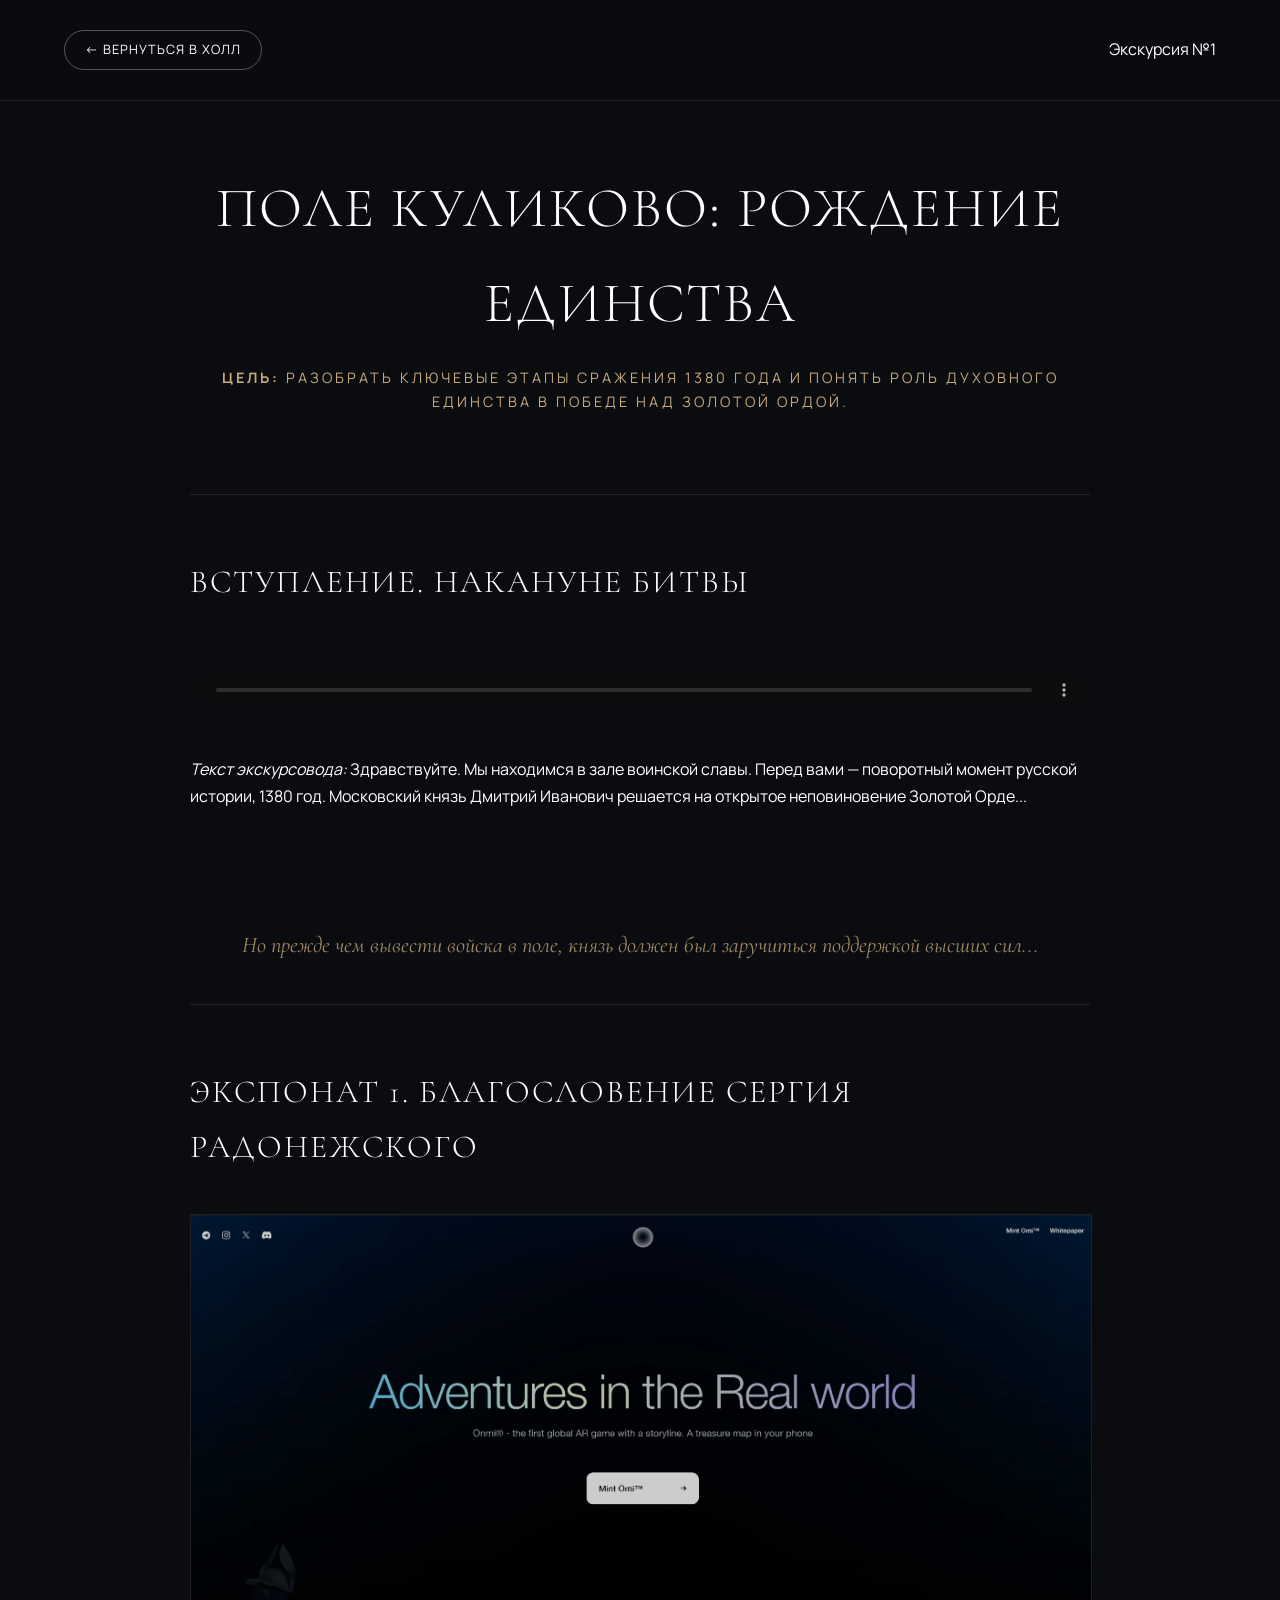
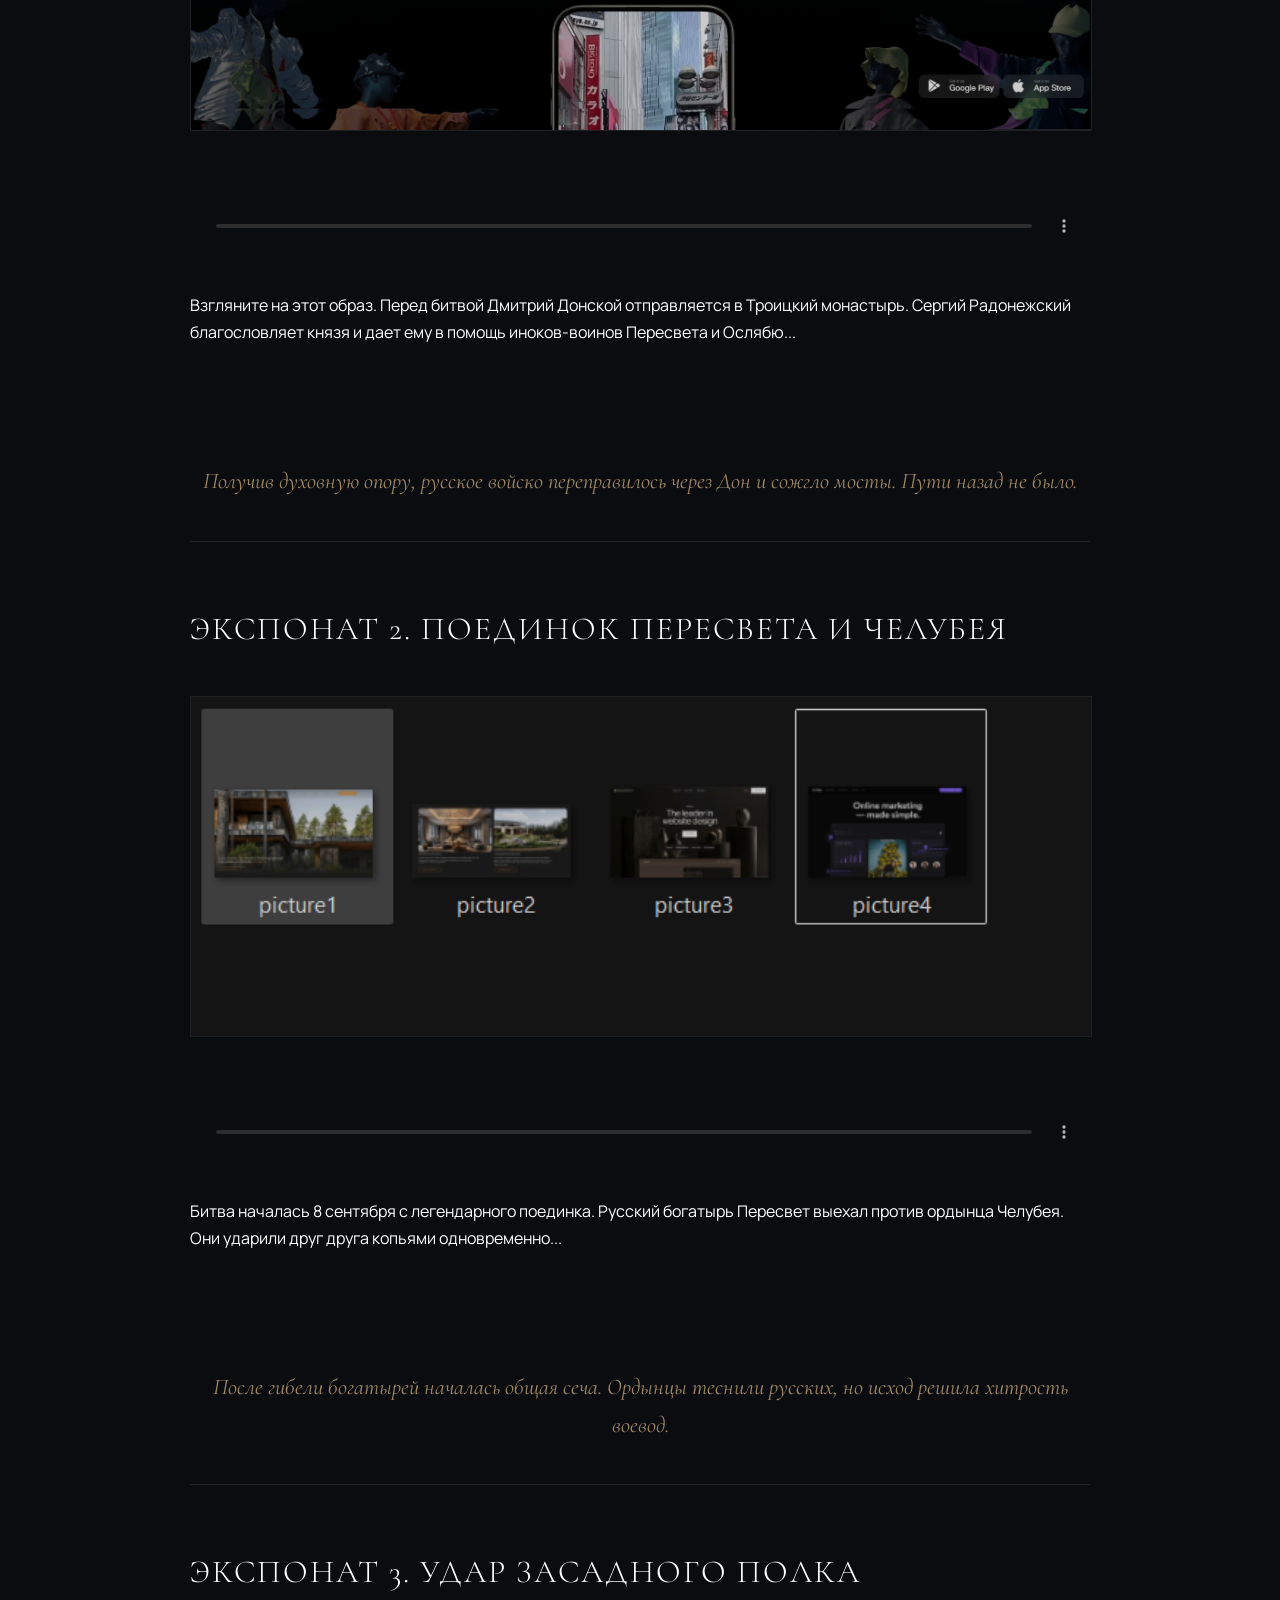
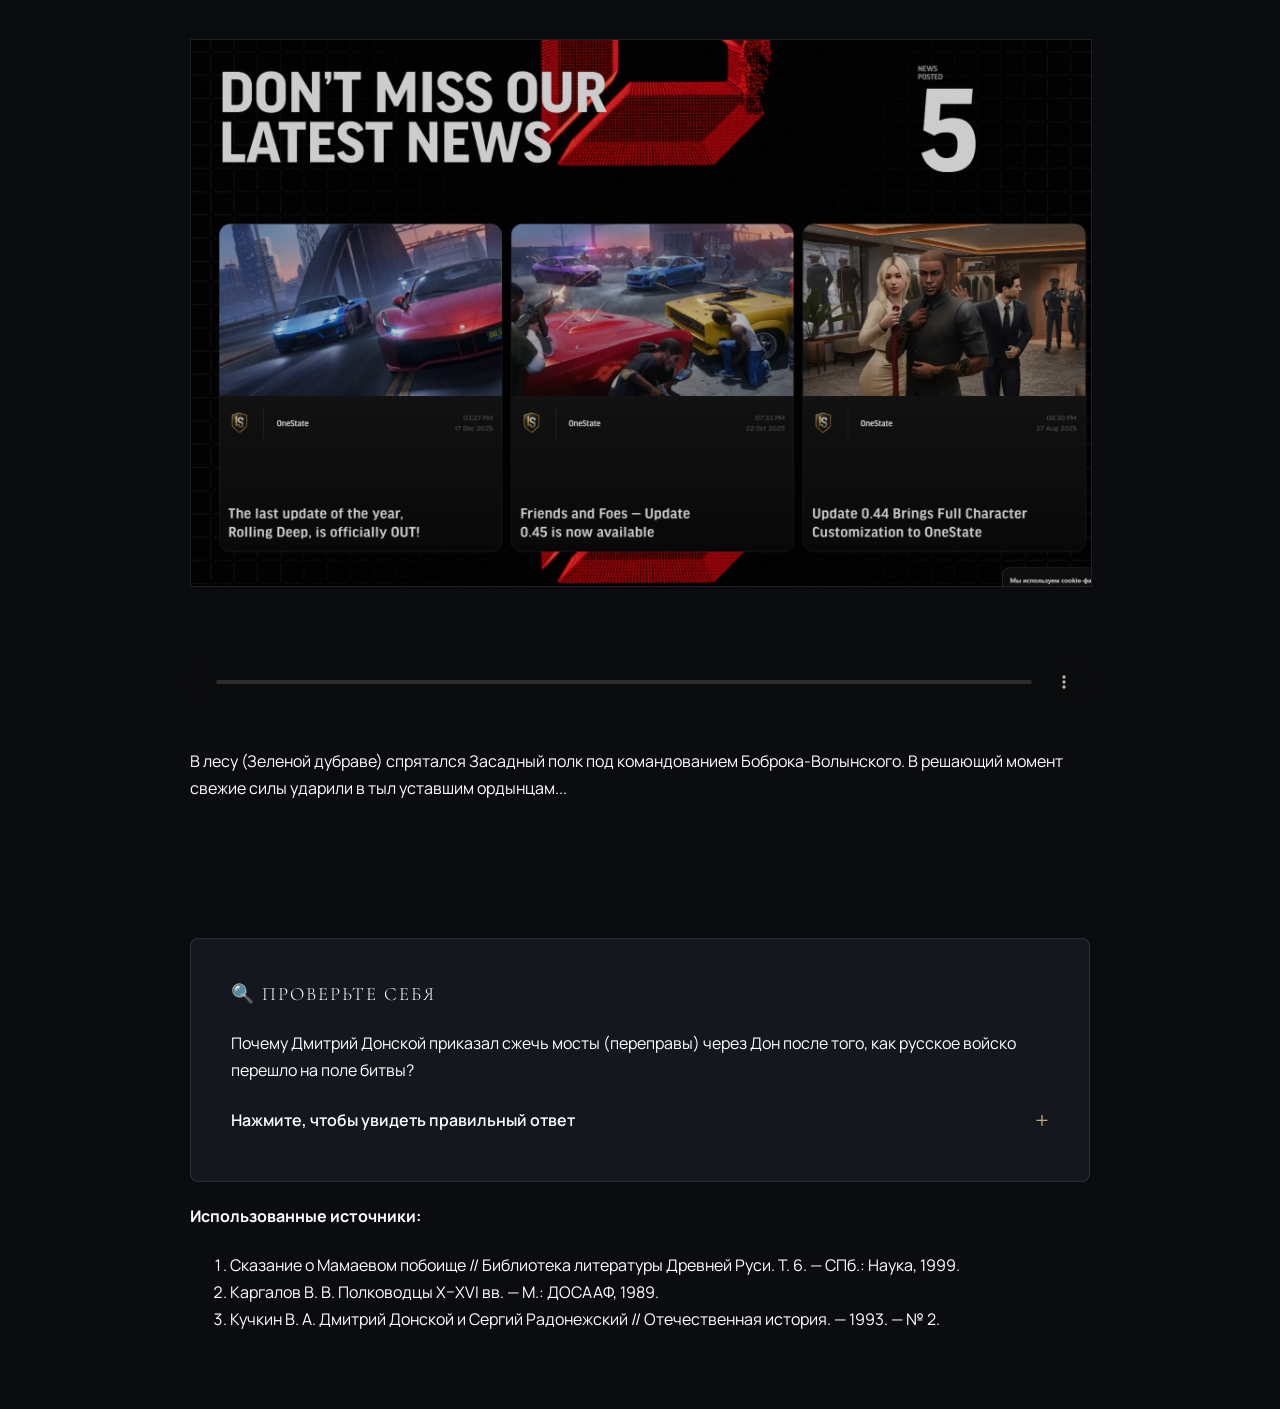
==== excursion1.html @ fc0a47a5 "First version" ====
<!DOCTYPE html>
<html lang="ru">
<head>
    <meta charset="UTF-8">
    <meta name="viewport" content="width=device-width, initial-scale=1.0">
    <title>Экскурсия: Поле Куликово</title>
    <link rel="stylesheet" href="style.css">
</head>
<body>

    <header>
        <a href="index.html" class="back-btn">← Вернуться в Холл</a>
        <div>Экскурсия №1</div>
    </header>

    <div class="container">
        
        <div class="excursion-title">
            <h1>Поле Куликово: Рождение единства</h1>
            <p><strong>Цель:</strong> Разобрать ключевые этапы сражения 1380 года и понять роль духовного единства в победе над Золотой Ордой.</p>
        </div>

        <!-- Вступление -->
        <div class="exhibit">
            <h3>Вступление. Накануне битвы</h3>
            <!-- Аудио файл 1 -->
            <audio controls>
                <source src="audio/part1.mp3" type="audio/mpeg">
                Ваш браузер не поддерживает аудио.
            </audio>
            <p><em>Текст экскурсовода:</em> Здравствуйте. Мы находимся в зале воинской славы. Перед вами — поворотный момент русской истории, 1380 год. Московский князь Дмитрий Иванович решается на открытое неповиновение Золотой Орде...</p>
        </div>

        <!-- Логический переход -->
        <div class="transition">
            Но прежде чем вывести войска в поле, князь должен был заручиться поддержкой высших сил...
        </div>

        <!-- Объект 1 -->
        <div class="exhibit">
            <h3>Экспонат 1. Благословение Сергия Радонежского</h3>
            <!-- Сюда вставь картинку: painting_sergei.jpg -->
            <img src="img/picture5.png" alt="Сергий Радонежский благословляет Дмитрия Донского">
            
            <audio controls>
                <source src="audio/part2.mp3" type="audio/mpeg">
            </audio>
            <p>Взгляните на этот образ. Перед битвой Дмитрий Донской отправляется в Троицкий монастырь. Сергий Радонежский благословляет князя и дает ему в помощь иноков-воинов Пересвета и Ослябю...</p>
        </div>

        <div class="transition">
            Получив духовную опору, русское войско переправилось через Дон и сожгло мосты. Пути назад не было.
        </div>

        <!-- Объект 2 -->
        <div class="exhibit">
            <h3>Экспонат 2. Поединок Пересвета и Челубея</h3>
            <!-- Сюда вставь картинку: duel.jpg -->
            <img src="img/picture6.png" alt="Поединок Пересвета с Челубеем">
            
            <audio controls>
                <source src="audio/part3.mp3" type="audio/mpeg">
            </audio>
            <p>Битва началась 8 сентября с легендарного поединка. Русский богатырь Пересвет выехал против ордынца Челубея. Они ударили друг друга копьями одновременно...</p>
        </div>

        <div class="transition">
            После гибели богатырей началась общая сеча. Ордынцы теснили русских, но исход решила хитрость воевод.
        </div>

        <!-- Объект 3 -->
        <div class="exhibit">
            <h3>Экспонат 3. Удар Засадного полка</h3>
            <!-- Сюда вставь картинку: map_kulikovo.jpg -->
            <img src="img/picture7.png" alt="Схема действия Засадного полка">
            
            <audio controls>
                <source src="audio/part4.mp3" type="audio/mpeg">
            </audio>
            <p>В лесу (Зеленой дубраве) спрятался Засадный полк под командованием Боброка-Волынского. В решающий момент свежие силы ударили в тыл уставшим ордынцам...</p>
        </div>

        <!-- Интерактивное задание -->
        <div class="interactive">
            <h3>🔍 Проверьте себя</h3>
            <p>Почему Дмитрий Донской приказал сжечь мосты (переправы) через Дон после того, как русское войско перешло на поле битвы?</p>
            <details>
                <summary>Нажмите, чтобы увидеть правильный ответ</summary>
                <p><strong>Ответ:</strong> Это был психологический ход. Уничтожив переправу, князь показал воинам, что отступать некуда — позади только река и смерть. Оставалось либо победить, либо погибнуть.</p>
            </details>
        </div>

        <!-- Источники (Обязательно для оценки!) -->
        <div class="sources">
            <h4>Использованные источники:</h4>
            <ol>
                <li>Сказание о Мамаевом побоище // Библиотека литературы Древней Руси. Т. 6. — СПб.: Наука, 1999.</li>
                <li>Каргалов В. В. Полководцы X–XVI вв. — М.: ДОСААФ, 1989.</li>
                <li>Кучкин В. А. Дмитрий Донской и Сергий Радонежский // Отечественная история. — 1993. — № 2.</li>
            </ol>
        </div>

    </div>

</body>
</html>
---- style.css ----
/* style.css — Dark Premium Cinematic Style */

/* 1. Шрифты: Cormorant (элегантный) + Manrope (техничный) */
@import url('https://fonts.googleapis.com/css2?family=Cormorant+Garamond:wght@300;400;600&family=Manrope:wght@300;400;600&display=swap');

:root {
    --bg-main: #0b0c10;       /* Глубокий черный */
    --bg-card: #121418;       /* Чуть светлее для карточек */
    --text-main: #ffffff;     /* Белый текст */
    --text-muted: #8892b0;    /* Серый текст для описаний */
    --accent: #c6a87c;        /* Благородное золото (как на Studia 54) */
    --border: rgba(255, 255, 255, 0.1); /* Очень тонкие рамки */
    --glow: 0 0 20px rgba(198, 168, 124, 0.15); /* Легкое свечение */
}

/* 2. База */
body {
    margin: 0;
    background-color: var(--bg-main);
    color: var(--text-main);
    font-family: 'Manrope', sans-serif;
    line-height: 1.7;
    -webkit-font-smoothing: antialiased;
}

h1, h2, h3 {
    font-family: 'Cormorant Garamond', serif;
    font-weight: 300;
    text-transform: uppercase;
    letter-spacing: 2px;
    margin-top: 0;
}

a { text-decoration: none; color: inherit; }

/* 3. Шапка (Минимализм как на Squarespace) */
header {
    padding: 30px 5%;
    display: flex;
    justify-content: space-between;
    align-items: center;
    border-bottom: 1px solid var(--border);
    background: rgba(11, 12, 16, 0.8);
    backdrop-filter: blur(10px);
    position: sticky;
    top: 0;
    z-index: 100;
}

header h1 {
    font-size: 1.2rem;
    font-family: 'Manrope', sans-serif; /* Логотип делаем строгим */
    font-weight: 600;
    letter-spacing: 3px;
    margin: 0;
}

/* Кнопка Назад - стиль "Outline" */
.back-btn {
    font-size: 0.8rem;
    text-transform: uppercase;
    letter-spacing: 1px;
    padding: 8px 20px;
    border: 1px solid rgba(255,255,255,0.3);
    border-radius: 50px;
    transition: 0.4s;
}
.back-btn:hover {
    border-color: var(--accent);
    color: var(--accent);
}

/* 4. Hero Section (Главный экран - как на Studia 54) */
.hero {
    height: 80vh; /* Почти на весь экран */
    display: flex;
    flex-direction: column;
    justify-content: center;
    align-items: center;
    text-align: center;
    position: relative;
    padding: 0 20px;
    /* Градиент + Темная подложка, чтобы текст читался */
    background: radial-gradient(circle at center, #1b1e26 0%, #0b0c10 100%);
    border-bottom: 1px solid var(--border);
}

.hero h1 {
    font-size: 4rem; /* Огромный заголовок */
    margin-bottom: 20px;
    background: linear-gradient(to right, #fff, #a5a5a5);
    -webkit-background-clip: text;
    -webkit-text-fill-color: transparent;
}

.hero p {
    font-size: 1.1rem;
    color: var(--text-muted);
    max-width: 600px;
    font-weight: 300;
}

/* Добавляем декоративную линию */
.hero::after {
    content: '';
    width: 1px;
    height: 100px;
    background: linear-gradient(to bottom, var(--accent), transparent);
    position: absolute;
    bottom: 0;
    left: 50%;
}

/* 5. Сетка карточек (Как на Interiors) */
.exhibitions {
    display: grid;
    grid-template-columns: repeat(auto-fit, minmax(350px, 1fr));
    gap: 40px;
    padding: 80px 5%;
    max-width: 1400px;
    margin: 0 auto;
}

.card {
    background: var(--bg-card);
    border: 1px solid var(--border);
    transition: transform 0.5s cubic-bezier(0.2, 1, 0.3, 1);
    display: flex;
    flex-direction: column;
    position: relative;
    overflow: hidden; /* Чтобы картинка не вылезала */
}

.card:hover {
    transform: translateY(-10px);
    border-color: var(--accent);
    box-shadow: var(--glow);
}

.card-img {
    height: 300px; /* Высокие картинки */
    background-size: cover;
    background-position: center;
    filter: grayscale(30%); /* Чуть приглушаем цвета для стиля */
    transition: 0.5s;
}

.card:hover .card-img {
    filter: grayscale(0%); /* При наведении цвет возвращается */
    transform: scale(1.05);
}

.card-content {
    padding: 30px;
}

.card h3 {
    font-size: 1.8rem;
    margin-bottom: 10px;
    color: #fff;
}

.card p {
    color: var(--text-muted);
    font-size: 0.95rem;
    margin-bottom: 30px;
}

/* Кнопка на карточке - как на Atlas */
.btn {
    display: inline-block;
    padding: 12px 30px;
    border: 1px solid var(--accent);
    color: var(--accent);
    text-transform: uppercase;
    font-size: 0.8rem;
    letter-spacing: 2px;
    transition: 0.3s;
    background: transparent;
}

.btn:hover {
    background: var(--accent);
    color: #000;
}

/* 6. Страница Экскурсии (Внутренняя) */
.container {
    max-width: 900px;
    margin: 0 auto;
    padding: 60px 20px;
}

.excursion-title {
    text-align: center;
    margin-bottom: 80px;
}

.excursion-title h1 {
    font-size: 3.5rem;
    margin-bottom: 10px;
}

.excursion-title p {
    color: var(--accent);
    text-transform: uppercase;
    letter-spacing: 3px;
    font-size: 0.9rem;
}

/* 7. Экспонаты - Стиль "Блок в темноте" */
.exhibit {
    background: transparent;
    border-top: 1px solid var(--border);
    padding: 60px 0;
    display: flex;
    flex-direction: column;
    gap: 30px;
}

.exhibit h3 {
    font-size: 2rem;
    margin-bottom: 10px;
}

/* Стиль для фото внутри экскурсий */
.exhibit img {
    width: 100%;
    height: auto;
    display: block;
    margin-bottom: 25px;
    border: 1px solid rgba(255,255,255,0.1); /* Тонкая рамка как на скриншотах */
    filter: brightness(0.8); /* Чуть приглушаем яркость для атмосферы */
    transition: 0.5s ease;
}

.exhibit img:hover {
    filter: brightness(1); /* При наведении фото "оживает" */
    border-color: var(--accent); /* Рамка становится золотистой */
}

/* Кастомный аудио плеер (контейнер) */
audio {
    width: 100%;
    height: 40px;
    border-radius: 0;
    margin-top: 20px;
    filter: invert(1) grayscale(1); /* Делаем плеер черно-белым/темным */
    opacity: 0.7;
}

.transition {
    text-align: center;
    color: var(--accent);
    font-style: italic;
    font-family: 'Cormorant Garamond', serif;
    font-size: 1.4rem;
    margin: 40px 0;
    opacity: 0.8;
}

/* 8. Интерактив (Accordion как на Atlas) */
.interactive {
    background: #15171e;
    border: 1px solid var(--border);
    padding: 40px;
    border-radius: 8px;
    margin-top: 60px;
}

details summary {
    cursor: pointer;
    font-family: 'Manrope', sans-serif;
    font-weight: 600;
    color: #fff;
    display: flex;
    justify-content: space-between;
    align-items: center;
}

details summary::after {
    content: '+';
    font-size: 1.5rem;
    color: var(--accent);
    font-weight: 300;
}

details[open] summary::after { content: '×'; }

details p {
    margin-top: 20px;
    color: var(--text-muted);
    border-top: 1px solid var(--border);
    padding-top: 20px;
}

/* 9. Футер */
footer {
    border-top: 1px solid var(--border);
    padding: 40px;
    text-align: center;
    color: var(--text-muted);
    font-size: 0.8rem;
    text-transform: uppercase;
    letter-spacing: 2px;
}

/* Адаптив */
@media (max-width: 768px) {
    .hero h1 { font-size: 2.5rem; }
    .exhibitions { grid-template-columns: 1fr; }
    header { flex-direction: column; gap: 15px; }
}
/* Подключаем картинки из твоей папки */
.card-1 .card-img {
    background-image: url('img/picture2.png');
}

.card-2 .card-img {
    background-image: url('img/picture3.png');
}

.card-3 .card-img {
    background-image: url('img/picture4.png');
}

/* Общий стиль для всех картинок в карточках, чтобы они были четкими */
.card-img {
    background-size: cover;
    background-position: center;
    background-repeat: no-repeat;
}
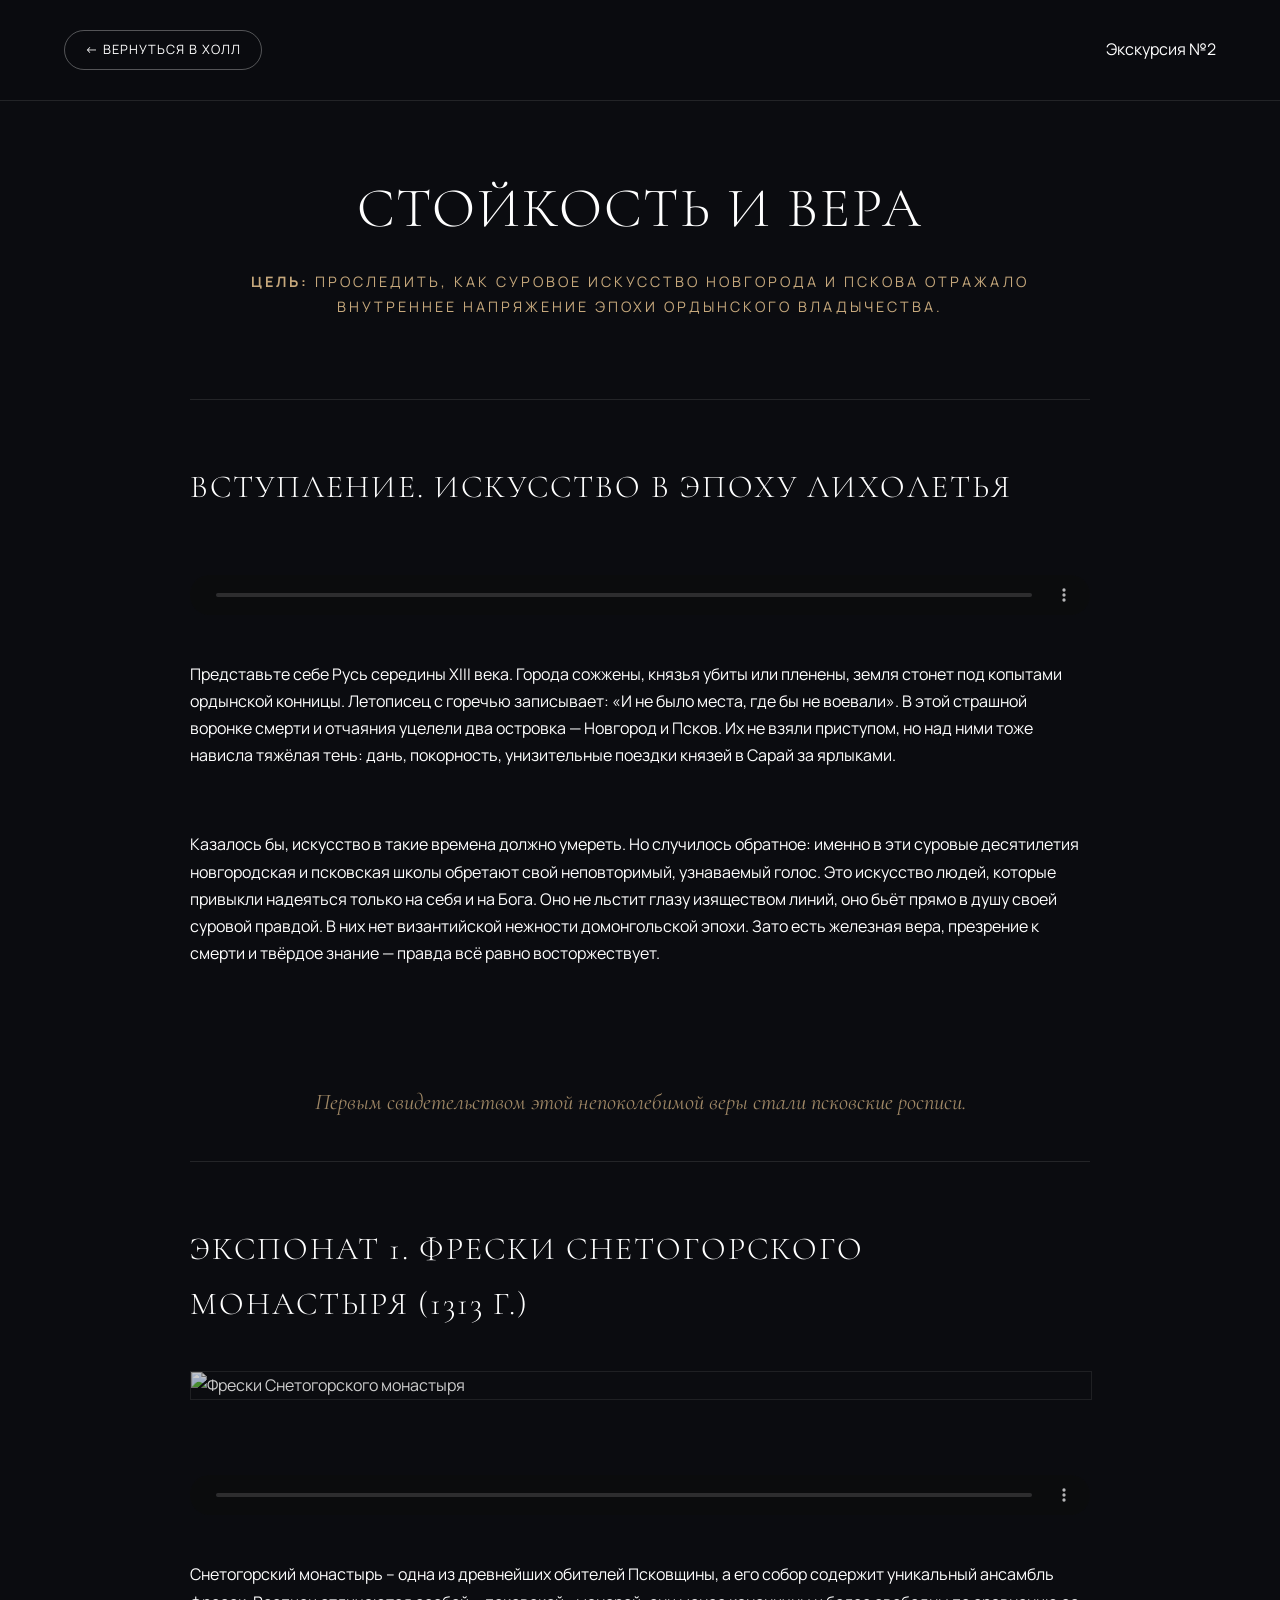
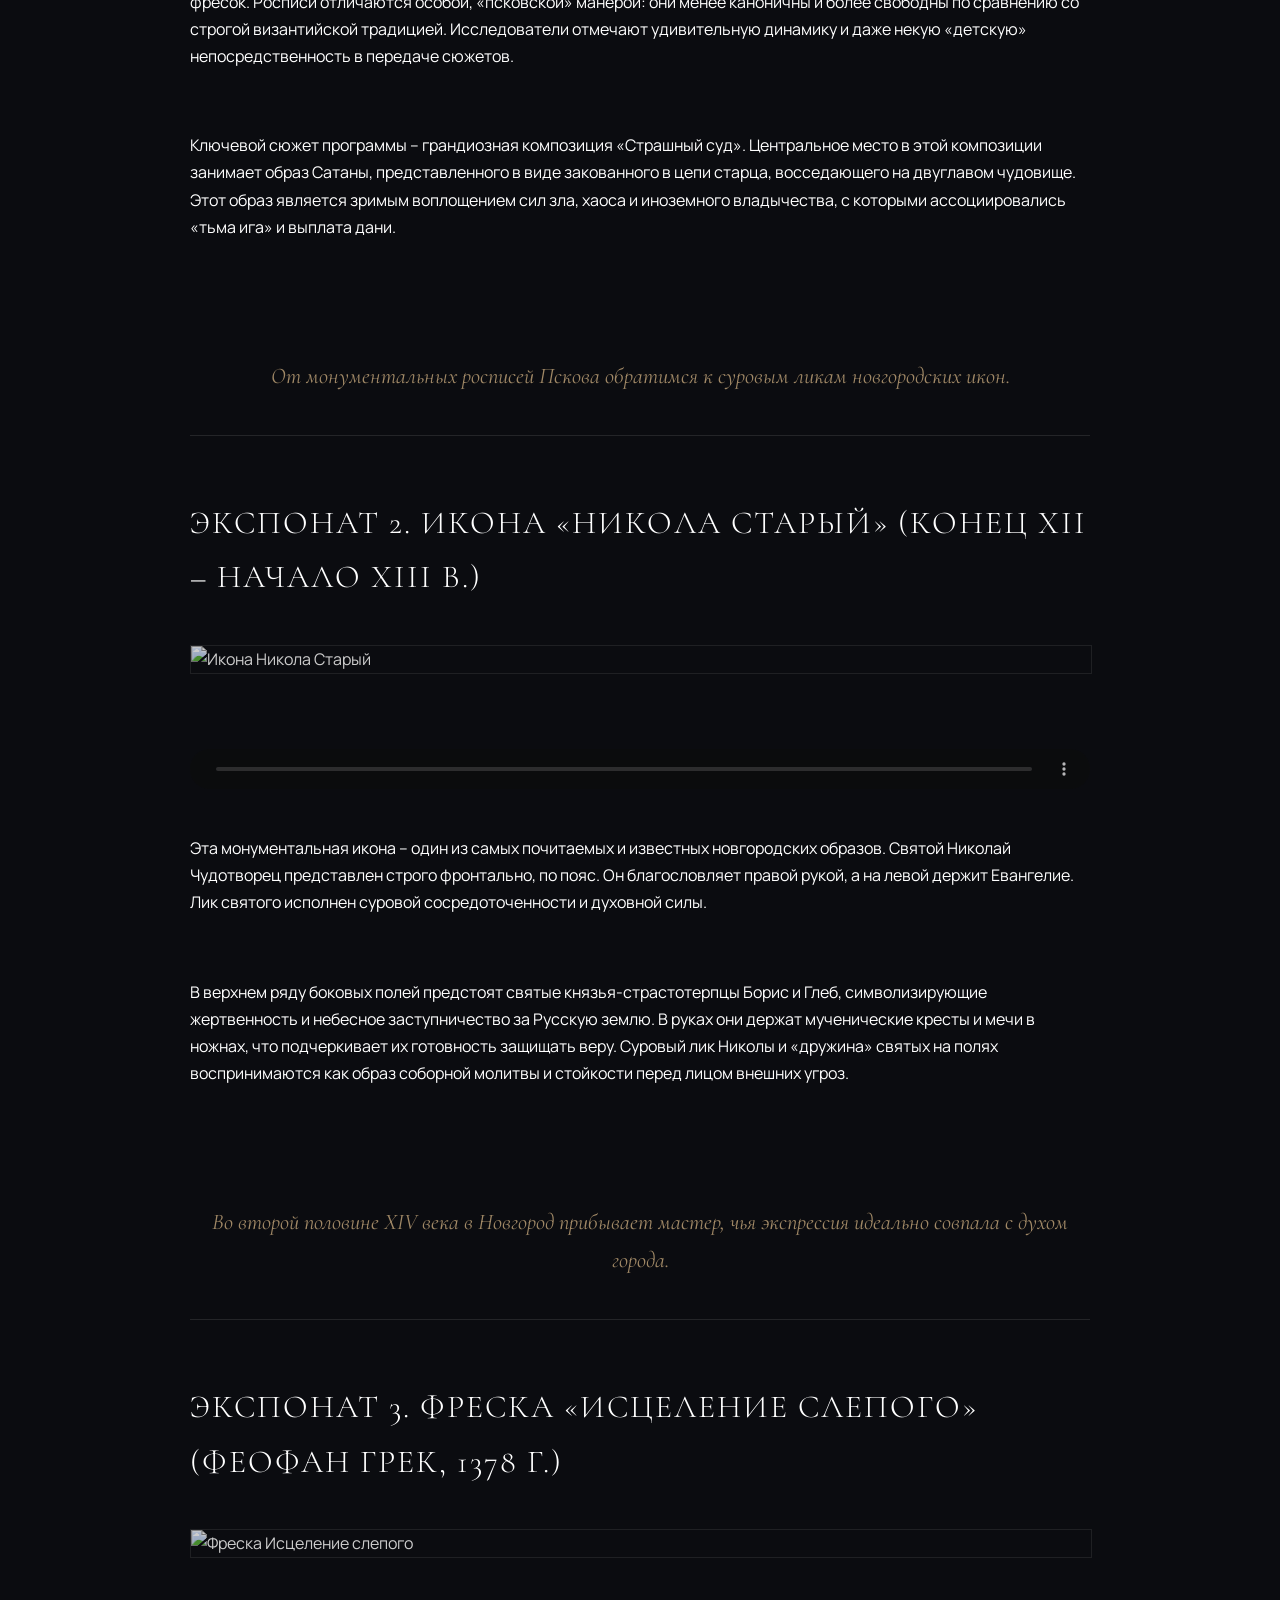
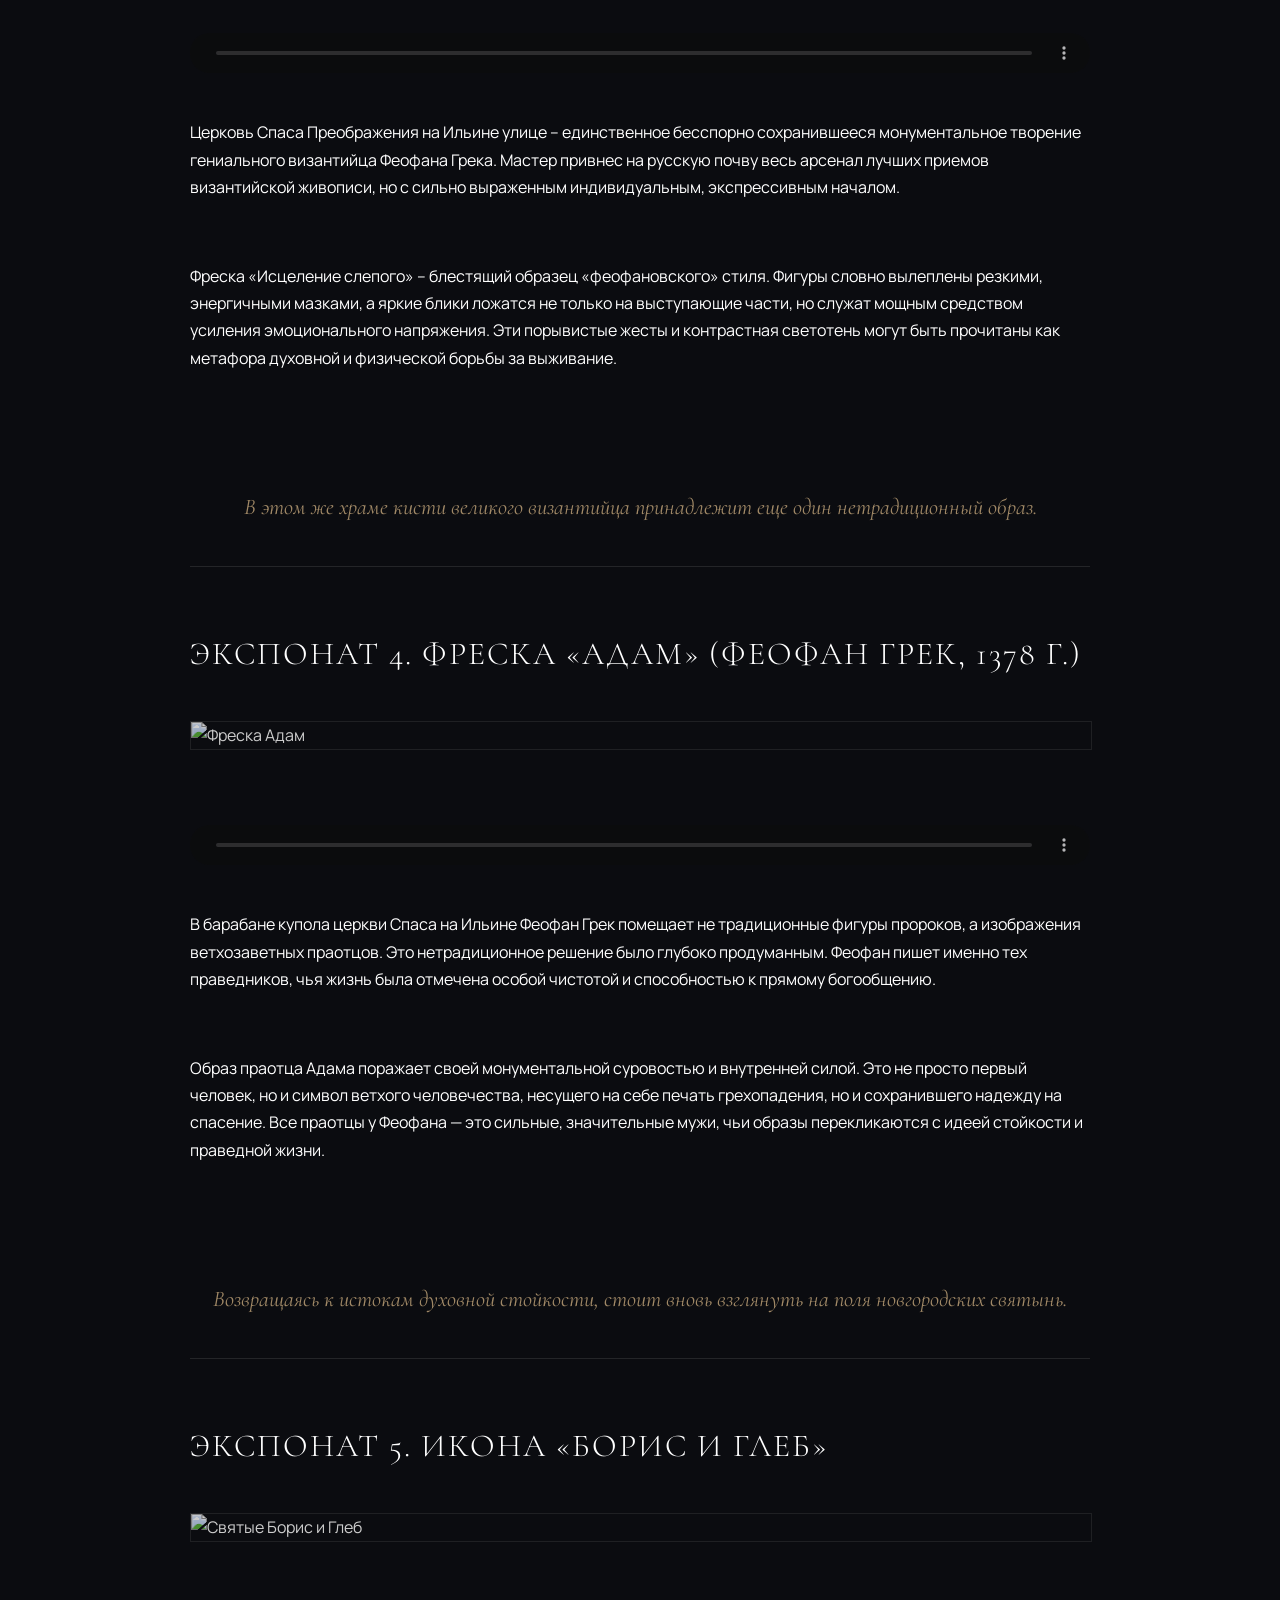
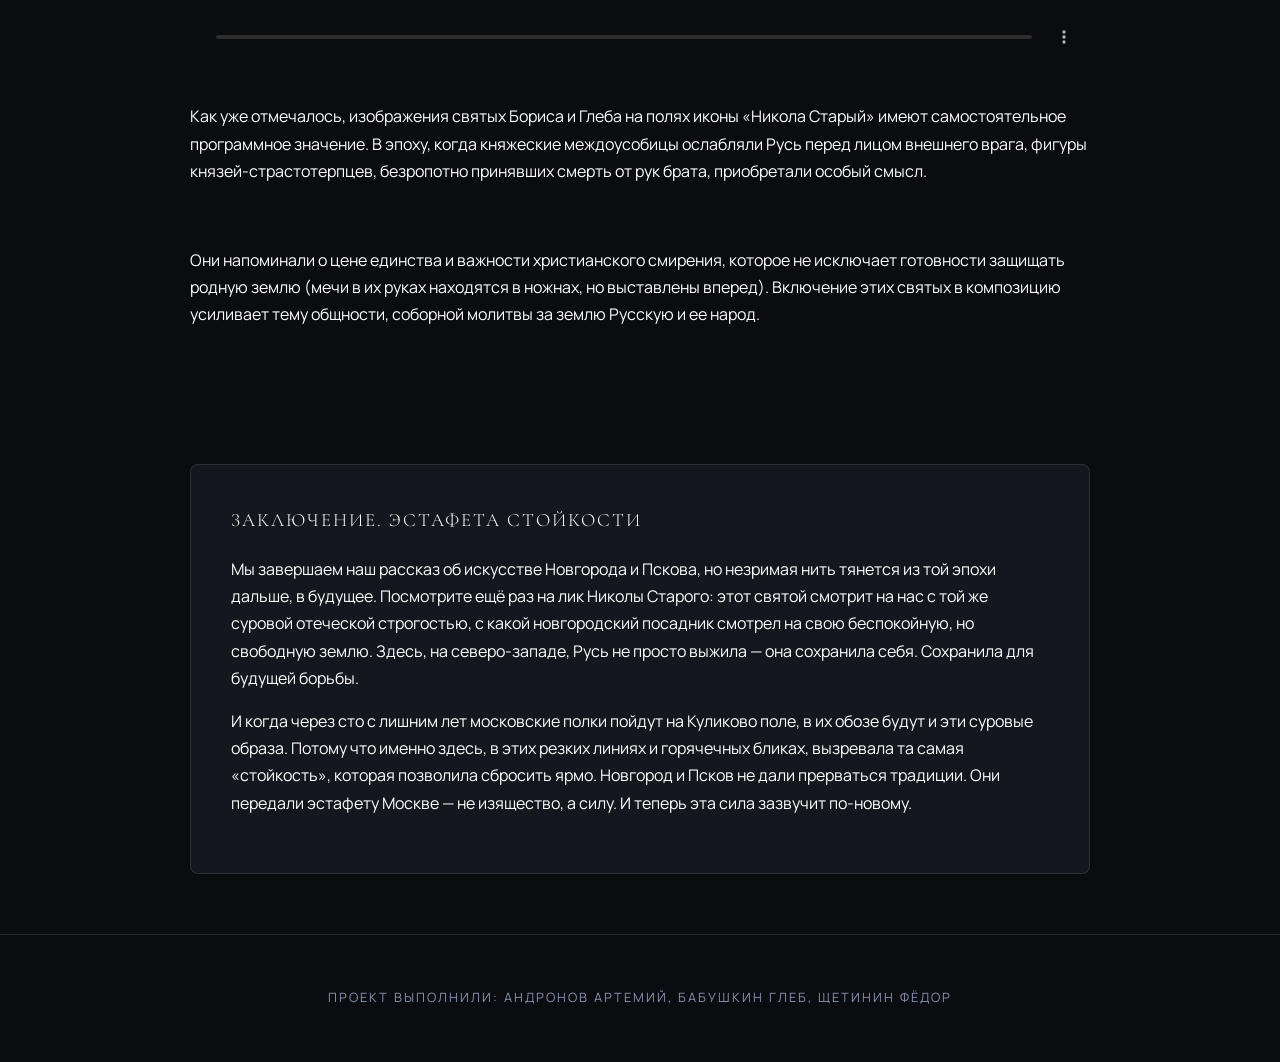
==== commit 76fa72b9: "Update excursion1.html" ====
--- a/excursion1.html
+++ b/excursion1.html
@@ -3,104 +3,114 @@
 <head>
     <meta charset="UTF-8">
     <meta name="viewport" content="width=device-width, initial-scale=1.0">
-    <title>Экскурсия: Поле Куликово</title>
+    <title>Экскурсия: Стойкость и вера</title>
     <link rel="stylesheet" href="style.css">
 </head>
 <body>
 
     <header>
         <a href="index.html" class="back-btn">← Вернуться в Холл</a>
-        <div>Экскурсия №1</div>
+        <div>Экскурсия №2</div>
     </header>
 
     <div class="container">
         
         <div class="excursion-title">
-            <h1>Поле Куликово: Рождение единства</h1>
-            <p><strong>Цель:</strong> Разобрать ключевые этапы сражения 1380 года и понять роль духовного единства в победе над Золотой Ордой.</p>
+            <h1>Стойкость и вера</h1>
+            <p><strong>Цель:</strong> Проследить, как суровое искусство Новгорода и Пскова отражало внутреннее напряжение эпохи ордынского владычества.</p>
         </div>
 
-        <!-- Вступление -->
         <div class="exhibit">
-            <h3>Вступление. Накануне битвы</h3>
-            <!-- Аудио файл 1 -->
+            <h3>Вступление. Искусство в эпоху лихолетья</h3>
             <audio controls>
-                <source src="audio/part1.mp3" type="audio/mpeg">
+                <source src="audio/test.mp3" type="audio/mpeg">
                 Ваш браузер не поддерживает аудио.
             </audio>
-            <p><em>Текст экскурсовода:</em> Здравствуйте. Мы находимся в зале воинской славы. Перед вами — поворотный момент русской истории, 1380 год. Московский князь Дмитрий Иванович решается на открытое неповиновение Золотой Орде...</p>
-        </div>
-
-        <!-- Логический переход -->
-        <div class="transition">
-            Но прежде чем вывести войска в поле, князь должен был заручиться поддержкой высших сил...
-        </div>
-
-        <!-- Объект 1 -->
-        <div class="exhibit">
-            <h3>Экспонат 1. Благословение Сергия Радонежского</h3>
-            <!-- Сюда вставь картинку: painting_sergei.jpg -->
-            <img src="img/picture5.png" alt="Сергий Радонежский благословляет Дмитрия Донского">
-            
-            <audio controls>
-                <source src="audio/part2.mp3" type="audio/mpeg">
-            </audio>
-            <p>Взгляните на этот образ. Перед битвой Дмитрий Донской отправляется в Троицкий монастырь. Сергий Радонежский благословляет князя и дает ему в помощь иноков-воинов Пересвета и Ослябю...</p>
+            <p>Представьте себе Русь середины XIII века. Города сожжены, князья убиты или пленены, земля стонет под копытами ордынской конницы. Летописец с горечью записывает: «И не было места, где бы не воевали». В этой страшной воронке смерти и отчаяния уцелели два островка — Новгород и Псков. Их не взяли приступом, но над ними тоже нависла тяжёлая тень: дань, покорность, унизительные поездки князей в Сарай за ярлыками.</p>
+            <p>Казалось бы, искусство в такие времена должно умереть. Но случилось обратное: именно в эти суровые десятилетия новгородская и псковская школы обретают свой неповторимый, узнаваемый голос. Это искусство людей, которые привыкли надеяться только на себя и на Бога. Оно не льстит глазу изяществом линий, оно бьёт прямо в душу своей суровой правдой. В них нет византийской нежности домонгольской эпохи. Зато есть железная вера, презрение к смерти и твёрдое знание — правда всё равно восторжествует.</p>
         </div>
 
         <div class="transition">
-            Получив духовную опору, русское войско переправилось через Дон и сожгло мосты. Пути назад не было.
+            Первым свидетельством этой непоколебимой веры стали псковские росписи.
         </div>
 
-        <!-- Объект 2 -->
         <div class="exhibit">
-            <h3>Экспонат 2. Поединок Пересвета и Челубея</h3>
-            <!-- Сюда вставь картинку: duel.jpg -->
-            <img src="img/picture6.png" alt="Поединок Пересвета с Челубеем">
-            
+            <h3>Экспонат 1. Фрески Снетогорского монастыря (1313 г.)</h3>
+            <img src="img/snetogorsky.jpg" alt="Фрески Снетогорского монастыря">
             <audio controls>
-                <source src="audio/part3.mp3" type="audio/mpeg">
+                <source src="audio/exc2_snetogorsky.mp3" type="audio/mpeg">
             </audio>
-            <p>Битва началась 8 сентября с легендарного поединка. Русский богатырь Пересвет выехал против ордынца Челубея. Они ударили друг друга копьями одновременно...</p>
+            <p>Снетогорский монастырь – одна из древнейших обителей Псковщины, а его собор содержит уникальный ансамбль фресок. Росписи отличаются особой, «псковской» манерой: они менее каноничны и более свободны по сравнению со строгой византийской традицией. Исследователи отмечают удивительную динамику и даже некую «детскую» непосредственность в передаче сюжетов.</p>
+            <p>Ключевой сюжет программы – грандиозная композиция «Страшный суд». Центральное место в этой композиции занимает образ Сатаны, представленного в виде закованного в цепи старца, восседающего на двуглавом чудовище. Этот образ является зримым воплощением сил зла, хаоса и иноземного владычества, с которыми ассоциировались «тьма ига» и выплата дани.</p>
         </div>
 
         <div class="transition">
-            После гибели богатырей началась общая сеча. Ордынцы теснили русских, но исход решила хитрость воевод.
+            От монументальных росписей Пскова обратимся к суровым ликам новгородских икон.
         </div>
 
-        <!-- Объект 3 -->
         <div class="exhibit">
-            <h3>Экспонат 3. Удар Засадного полка</h3>
-            <!-- Сюда вставь картинку: map_kulikovo.jpg -->
-            <img src="img/picture7.png" alt="Схема действия Засадного полка">
-            
+            <h3>Экспонат 2. Икона «Никола Старый» (конец XII – начало XIII в.)</h3>
+            <img src="img/nikola.jpg" alt="Икона Никола Старый">
             <audio controls>
-                <source src="audio/part4.mp3" type="audio/mpeg">
+                <source src="audio/exc2_nikola.mp3" type="audio/mpeg">
             </audio>
-            <p>В лесу (Зеленой дубраве) спрятался Засадный полк под командованием Боброка-Волынского. В решающий момент свежие силы ударили в тыл уставшим ордынцам...</p>
+            <p>Эта монументальная икона – один из самых почитаемых и известных новгородских образов. Святой Николай Чудотворец представлен строго фронтально, по пояс. Он благословляет правой рукой, а на левой держит Евангелие. Лик святого исполнен суровой сосредоточенности и духовной силы.</p>
+            <p>В верхнем ряду боковых полей предстоят святые князья-страстотерпцы Борис и Глеб, символизирующие жертвенность и небесное заступничество за Русскую землю. В руках они держат мученические кресты и мечи в ножнах, что подчеркивает их готовность защищать веру. Суровый лик Николы и «дружина» святых на полях воспринимаются как образ соборной молитвы и стойкости перед лицом внешних угроз.</p>
         </div>
 
-        <!-- Интерактивное задание -->
-        <div class="interactive">
-            <h3>🔍 Проверьте себя</h3>
-            <p>Почему Дмитрий Донской приказал сжечь мосты (переправы) через Дон после того, как русское войско перешло на поле битвы?</p>
-            <details>
-                <summary>Нажмите, чтобы увидеть правильный ответ</summary>
-                <p><strong>Ответ:</strong> Это был психологический ход. Уничтожив переправу, князь показал воинам, что отступать некуда — позади только река и смерть. Оставалось либо победить, либо погибнуть.</p>
-            </details>
+        <div class="transition">
+            Во второй половине XIV века в Новгород прибывает мастер, чья экспрессия идеально совпала с духом города.
         </div>
 
-        <!-- Источники (Обязательно для оценки!) -->
-        <div class="sources">
-            <h4>Использованные источники:</h4>
-            <ol>
-                <li>Сказание о Мамаевом побоище // Библиотека литературы Древней Руси. Т. 6. — СПб.: Наука, 1999.</li>
-                <li>Каргалов В. В. Полководцы X–XVI вв. — М.: ДОСААФ, 1989.</li>
-                <li>Кучкин В. А. Дмитрий Донской и Сергий Радонежский // Отечественная история. — 1993. — № 2.</li>
-            </ol>
+        <div class="exhibit">
+            <h3>Экспонат 3. Фреска «Исцеление слепого» (Феофан Грек, 1378 г.)</h3>
+            <img src="img/slepoi.jpg" alt="Фреска Исцеление слепого">
+            <audio controls>
+                <source src="audio/exc2_slepoi.mp3" type="audio/mpeg">
+            </audio>
+            <p>Церковь Спаса Преображения на Ильине улице – единственное бесспорно сохранившееся монументальное творение гениального византийца Феофана Грека. Мастер привнес на русскую почву весь арсенал лучших приемов византийской живописи, но с сильно выраженным индивидуальным, экспрессивным началом.</p>
+            <p>Фреска «Исцеление слепого» – блестящий образец «феофановского» стиля. Фигуры словно вылеплены резкими, энергичными мазками, а яркие блики ложатся не только на выступающие части, но служат мощным средством усиления эмоционального напряжения. Эти порывистые жесты и контрастная светотень могут быть прочитаны как метафора духовной и физической борьбы за выживание.</p>
+        </div>
+
+        <div class="transition">
+            В этом же храме кисти великого византийца принадлежит еще один нетрадиционный образ.
+        </div>
+
+        <div class="exhibit">
+            <h3>Экспонат 4. Фреска «Адам» (Феофан Грек, 1378 г.)</h3>
+            <img src="img/adam.jpg" alt="Фреска Адам">
+            <audio controls>
+                <source src="audio/exc2_adam.mp3" type="audio/mpeg">
+            </audio>
+            <p>В барабане купола церкви Спаса на Ильине Феофан Грек помещает не традиционные фигуры пророков, а изображения ветхозаветных праотцов. Это нетрадиционное решение было глубоко продуманным. Феофан пишет именно тех праведников, чья жизнь была отмечена особой чистотой и способностью к прямому богообщению.</p>
+            <p>Образ праотца Адама поражает своей монументальной суровостью и внутренней силой. Это не просто первый человек, но и символ ветхого человечества, несущего на себе печать грехопадения, но и сохранившего надежду на спасение. Все праотцы у Феофана — это сильные, значительные мужи, чьи образы перекликаются с идеей стойкости и праведной жизни.</p>
+        </div>
+
+        <div class="transition">
+            Возвращаясь к истокам духовной стойкости, стоит вновь взглянуть на поля новгородских святынь.
+        </div>
+
+        <div class="exhibit">
+            <h3>Экспонат 5. Икона «Борис и Глеб»</h3>
+            <img src="img/boris_gleb.jpg" alt="Святые Борис и Глеб">
+            <audio controls>
+                <source src="audio/exc2_boris_gleb.mp3" type="audio/mpeg">
+            </audio>
+            <p>Как уже отмечалось, изображения святых Бориса и Глеба на полях иконы «Никола Старый» имеют самостоятельное программное значение. В эпоху, когда княжеские междоусобицы ослабляли Русь перед лицом внешнего врага, фигуры князей-страстотерпцев, безропотно принявших смерть от рук брата, приобретали особый смысл.</p>
+            <p>Они напоминали о цене единства и важности христианского смирения, которое не исключает готовности защищать родную землю (мечи в их руках находятся в ножнах, но выставлены вперед). Включение этих святых в композицию усиливает тему общности, соборной молитвы за землю Русскую и ее народ.</p>
+        </div>
+
+        <div class="interactive">
+            <h3>Заключение. Эстафета стойкости</h3>
+            <p>Мы завершаем наш рассказ об искусстве Новгорода и Пскова, но незримая нить тянется из той эпохи дальше, в будущее. Посмотрите ещё раз на лик Николы Старого: этот святой смотрит на нас с той же суровой отеческой строгостью, с какой новгородский посадник смотрел на свою беспокойную, но свободную землю. Здесь, на северо-западе, Русь не просто выжила — она сохранила себя. Сохранила для будущей борьбы.</p>
+            <p>И когда через сто с лишним лет московские полки пойдут на Куликово поле, в их обозе будут и эти суровые образа. Потому что именно здесь, в этих резких линиях и горячечных бликах, вызревала та самая «стойкость», которая позволила сбросить ярмо. Новгород и Псков не дали прерваться традиции. Они передали эстафету Москве — не изящество, а силу. И теперь эта сила зазвучит по-новому.</p>
         </div>
 
     </div>
 
+    <footer>
+        <p>Проект выполнили: Андронов Артемий, Бабушкин Глеб, Щетинин Фёдор</p>
+    </footer>
+
 </body>
-</html>+</html>
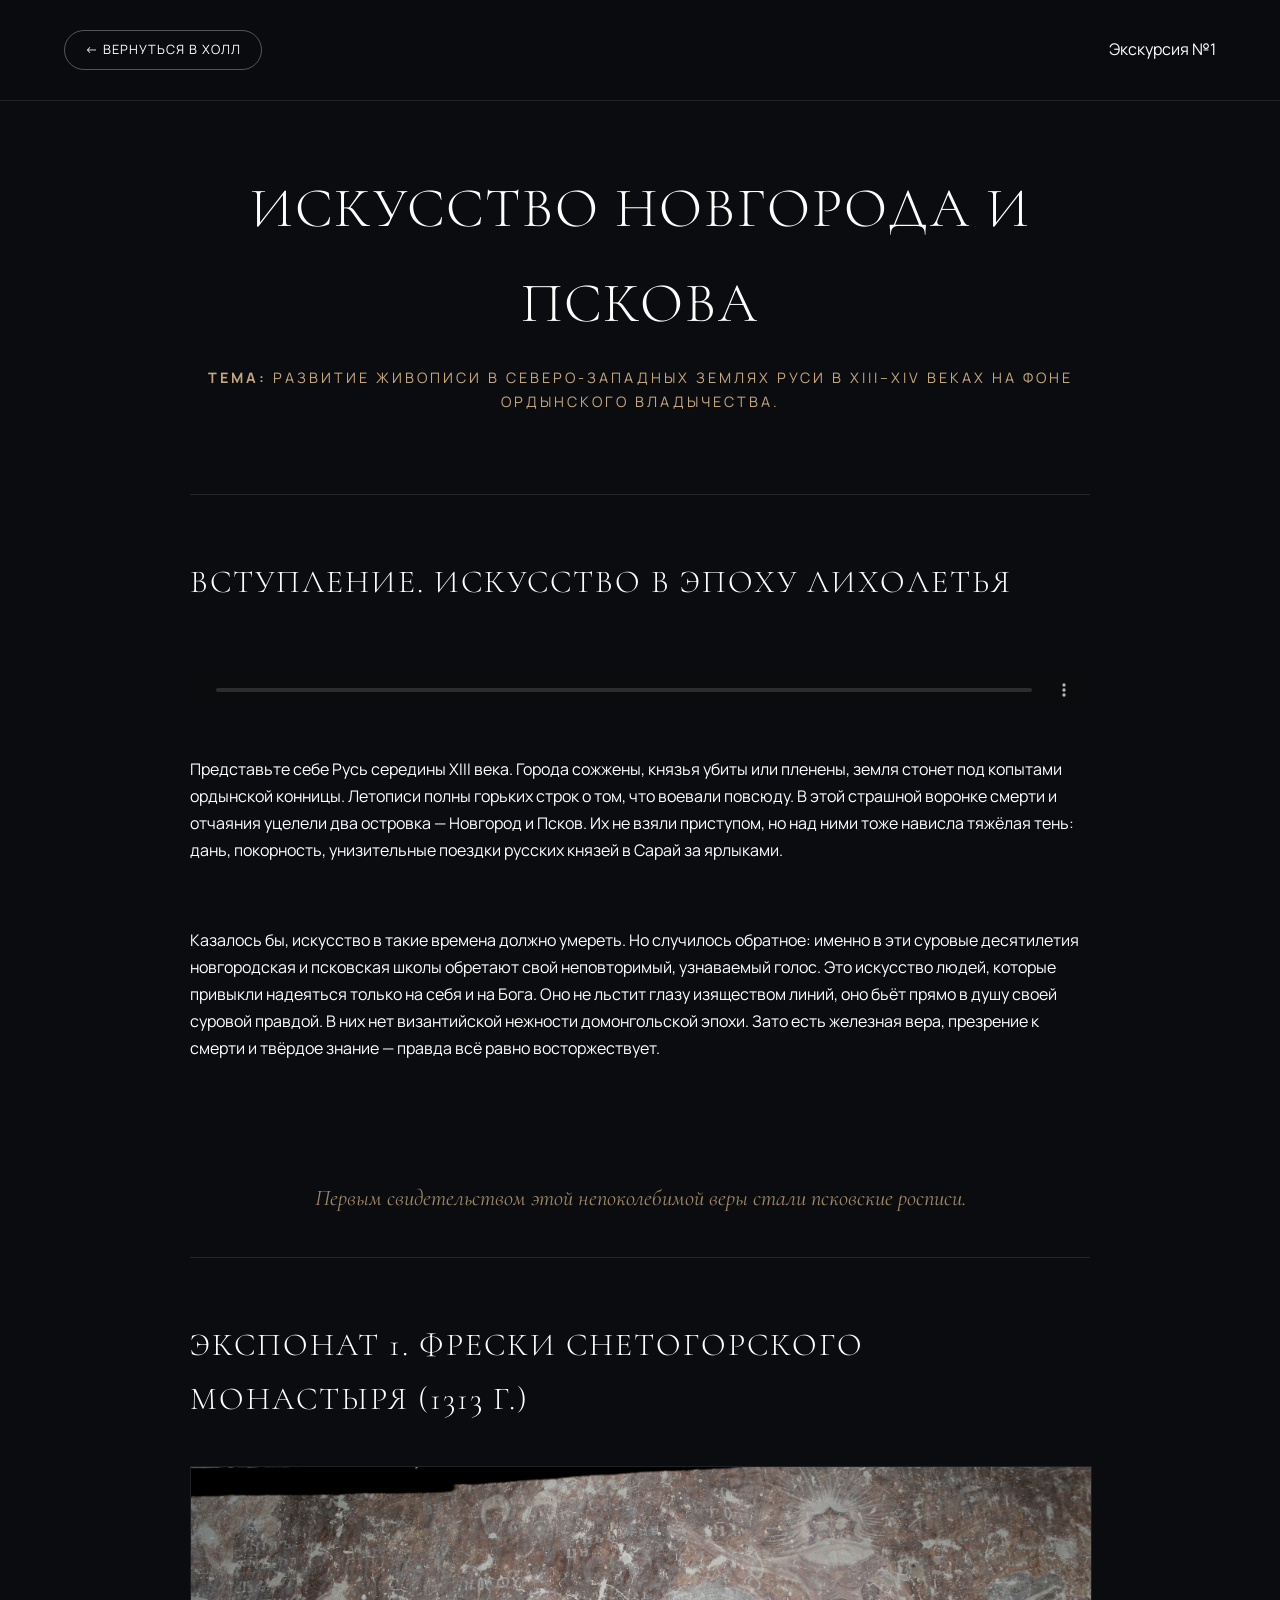
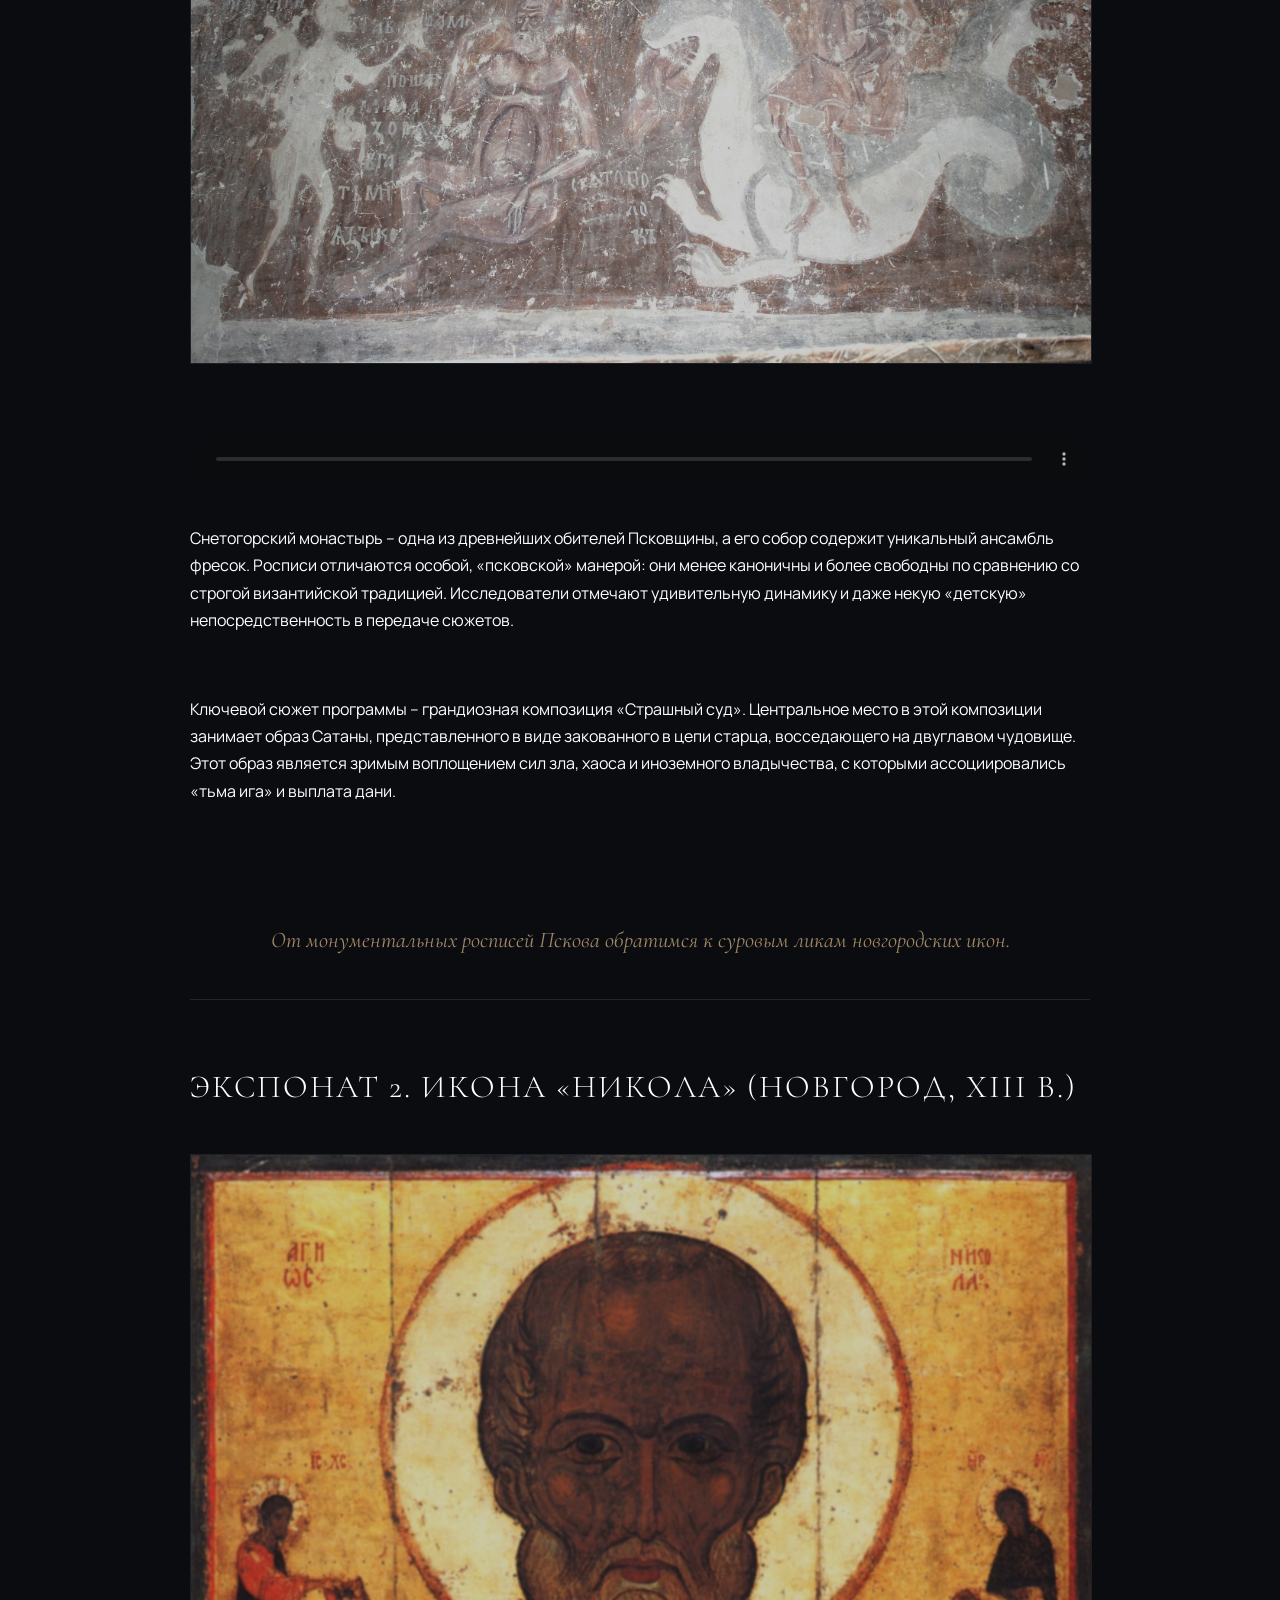
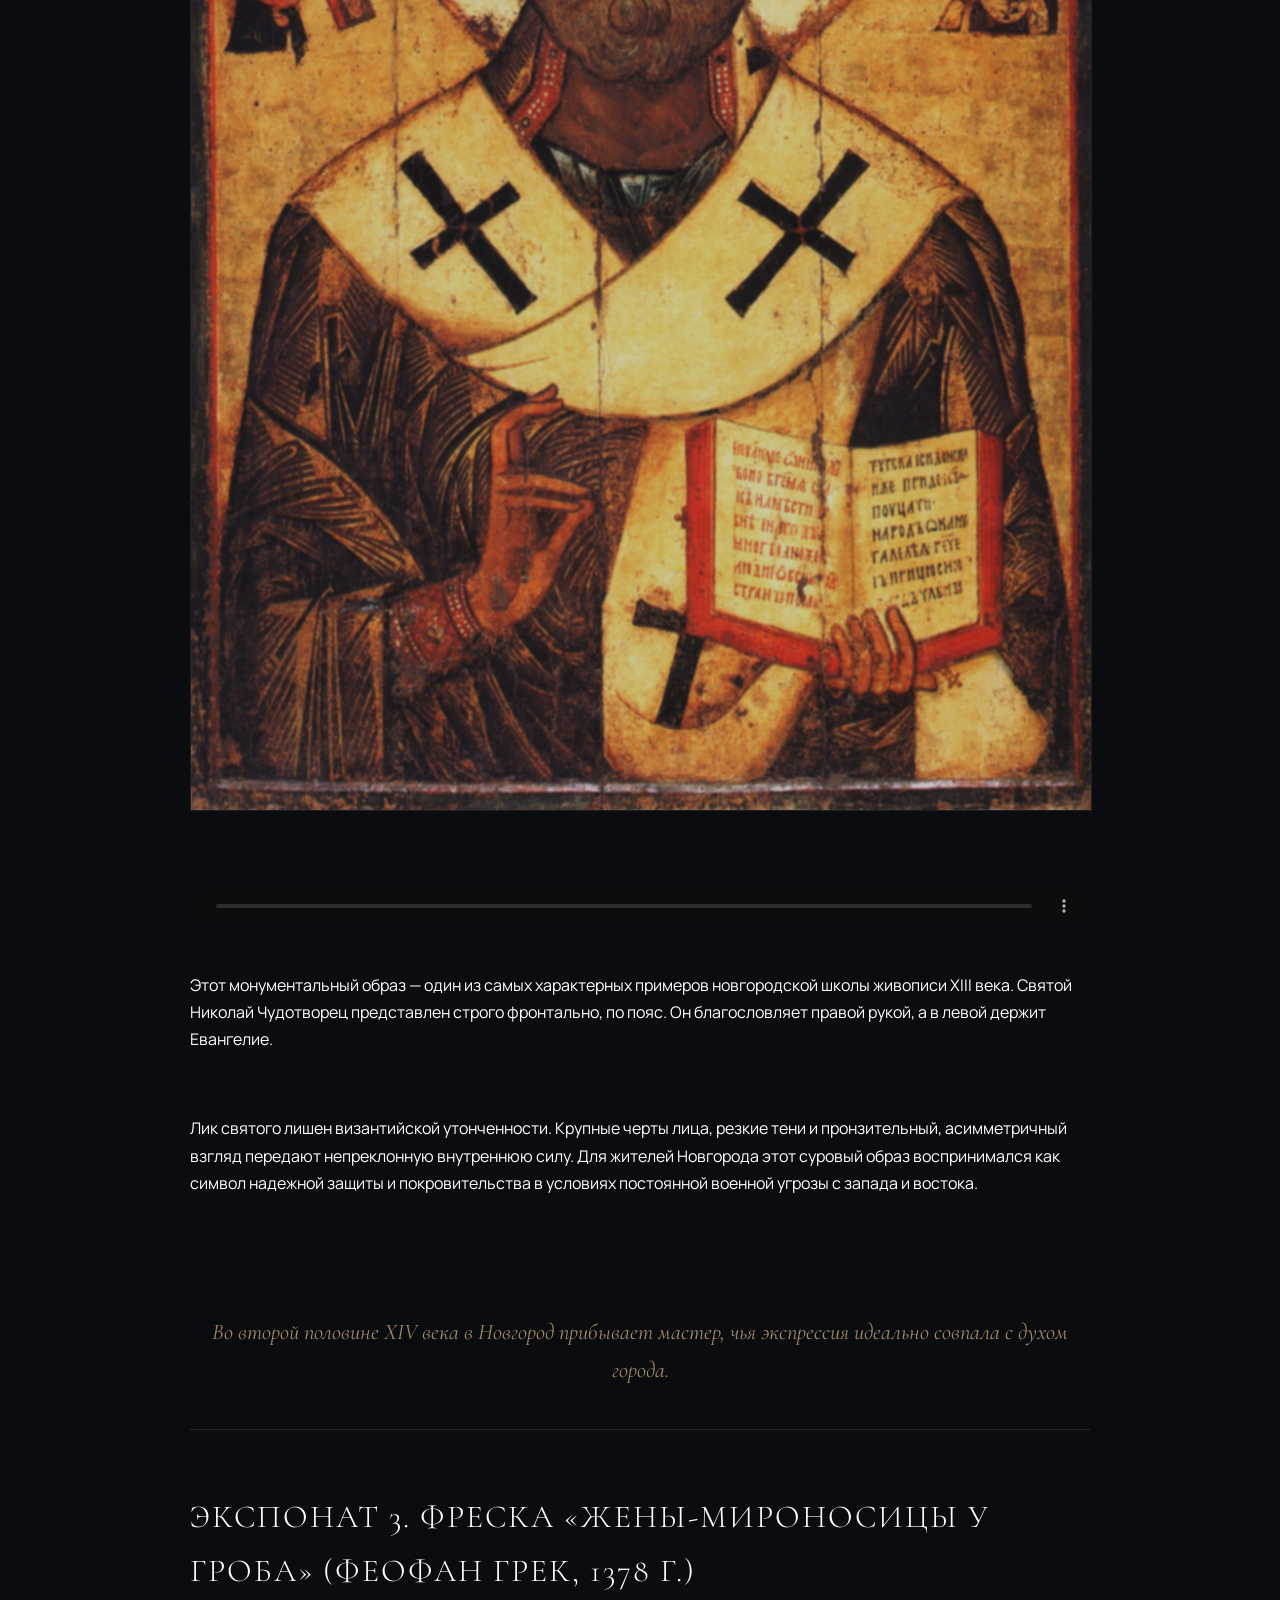
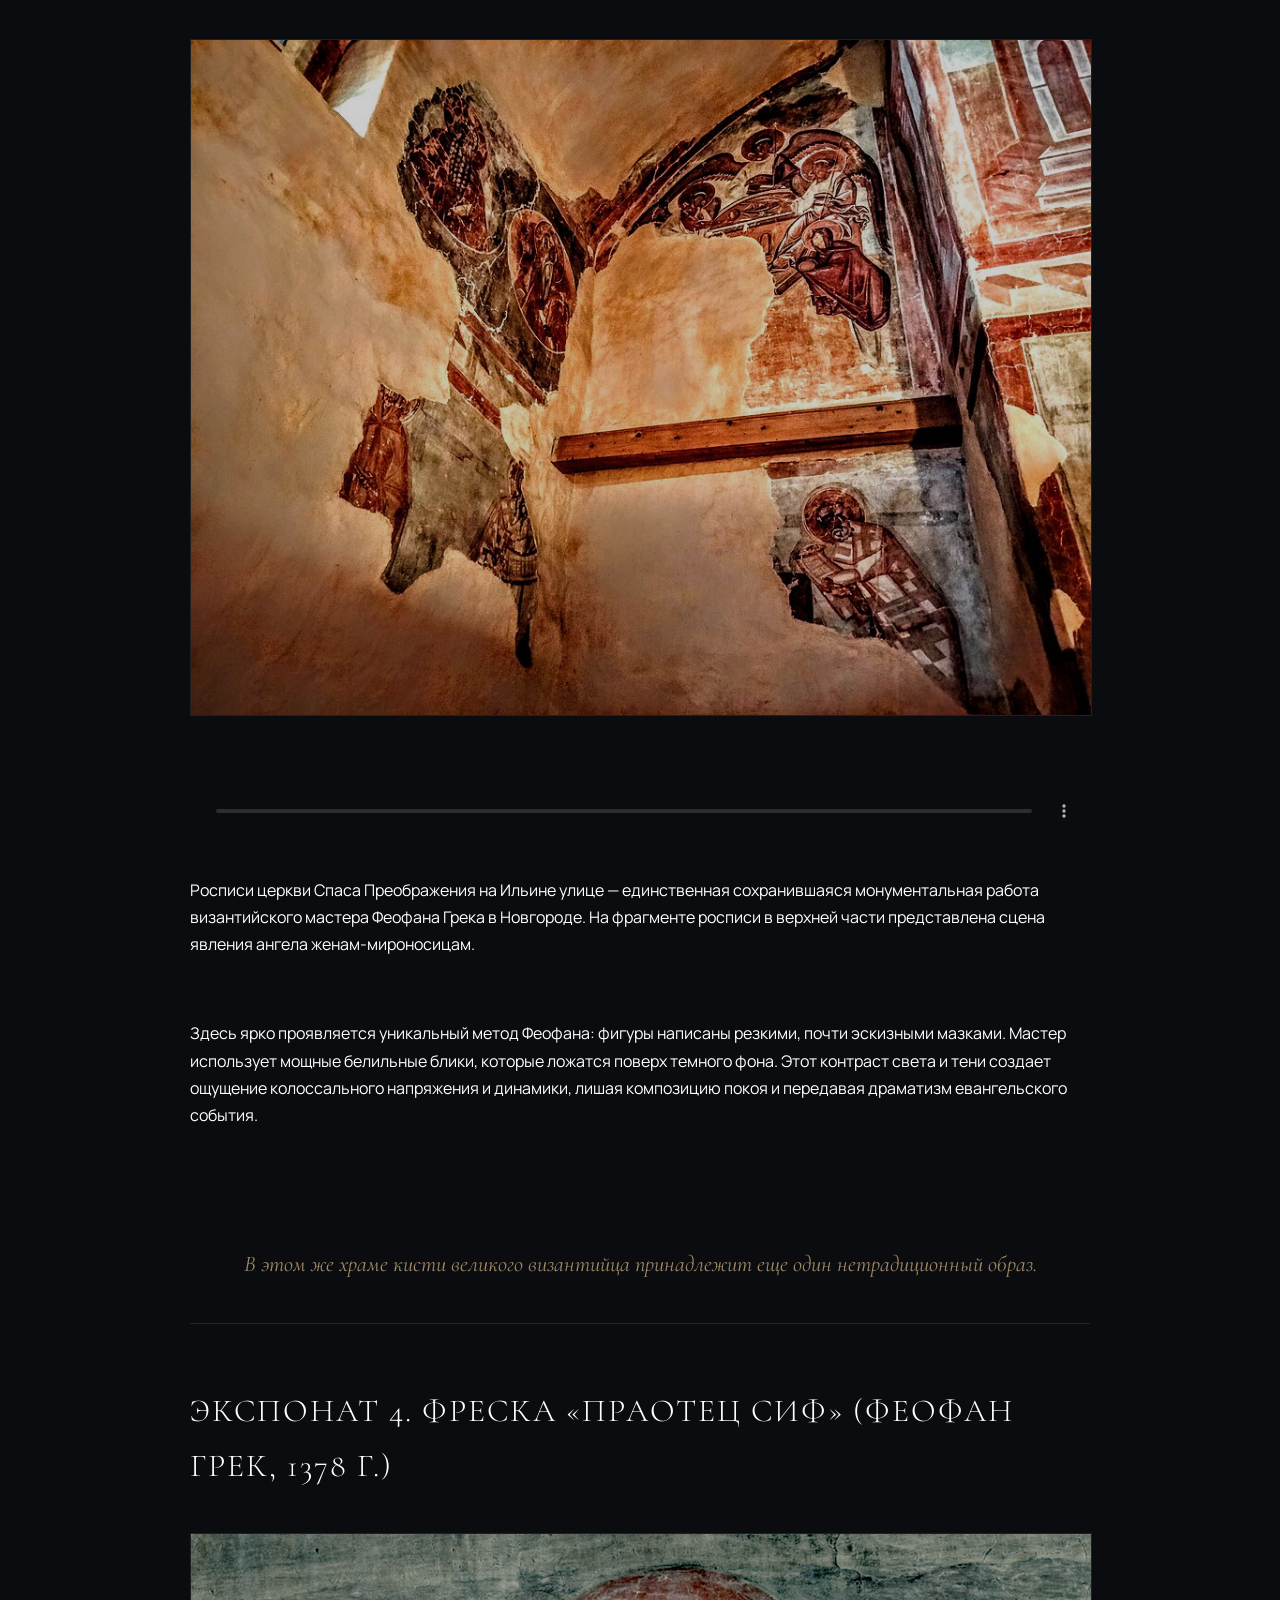
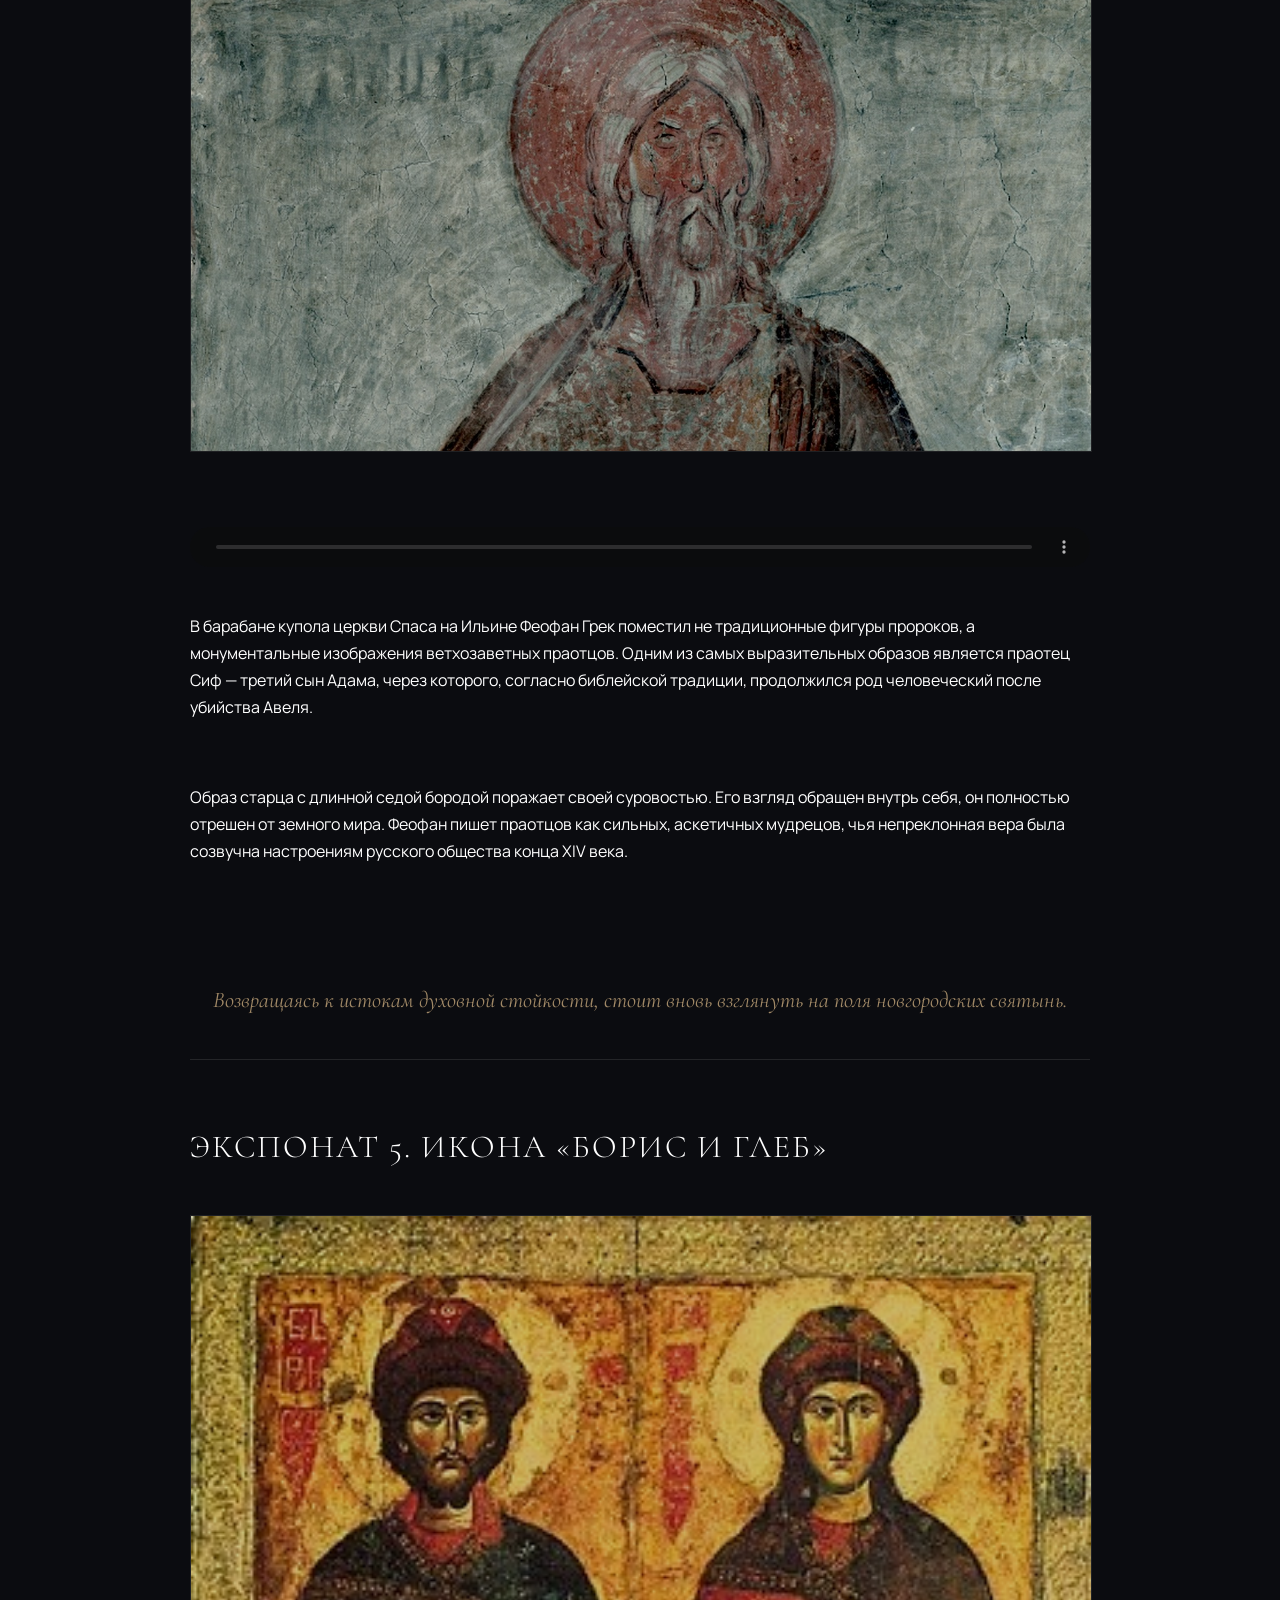
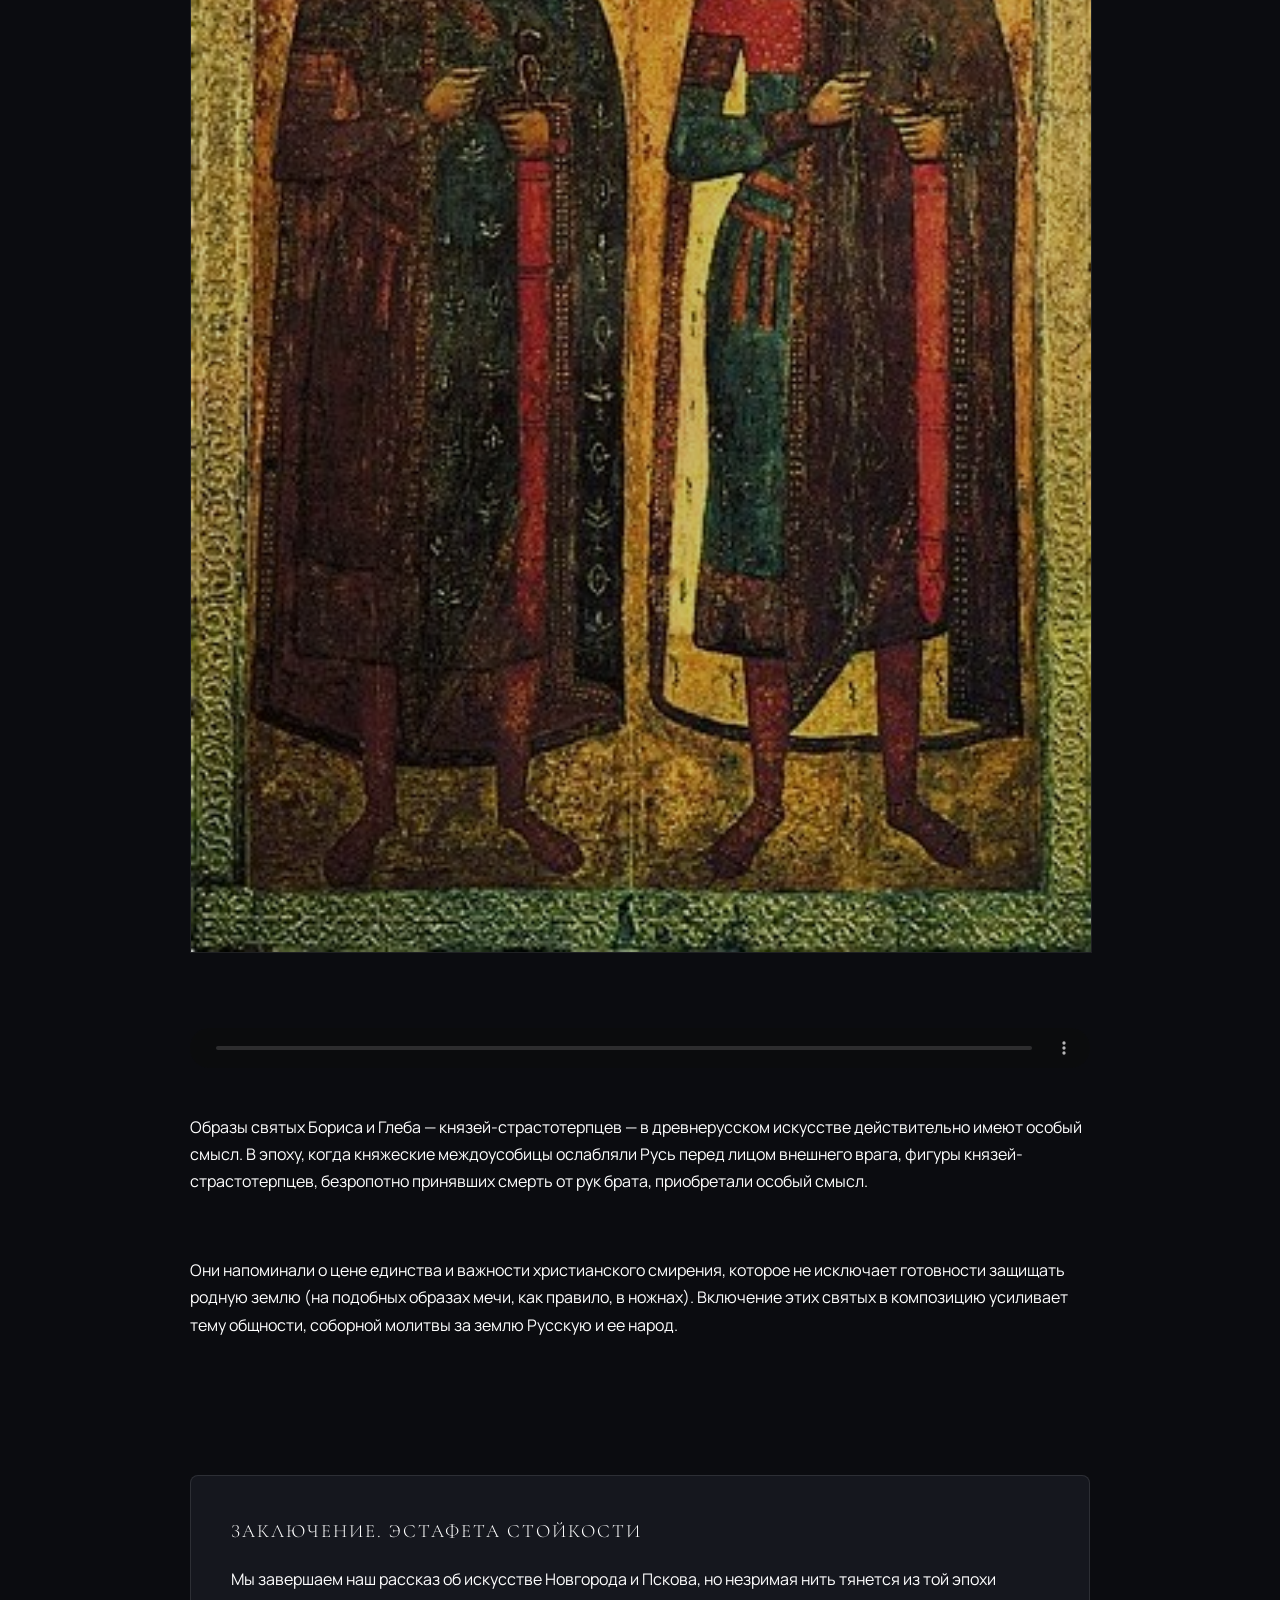
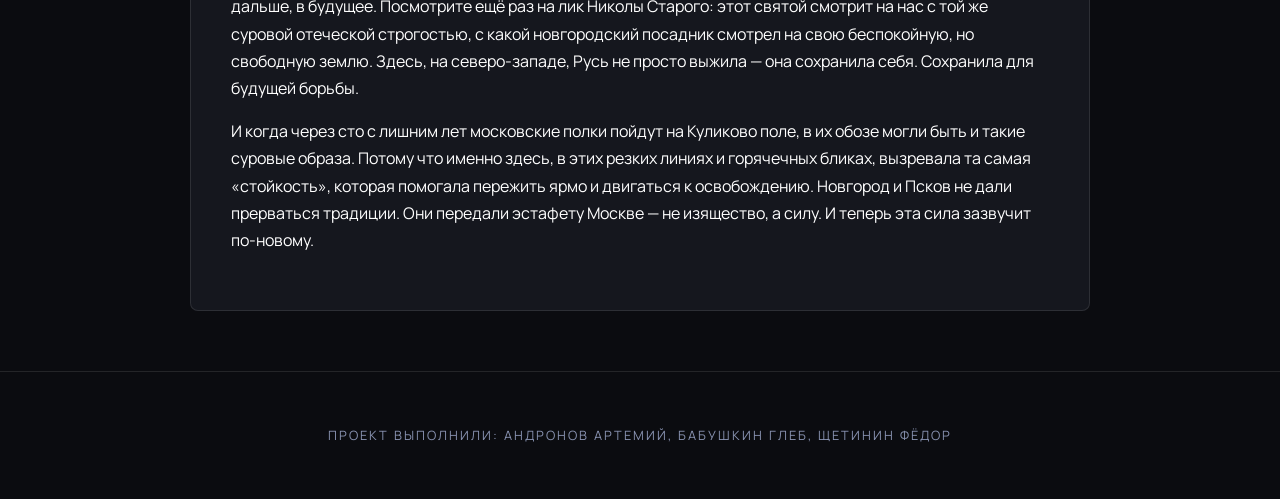
==== commit e9533b8b: "Update excursion1.html" ====
--- a/excursion1.html
+++ b/excursion1.html
@@ -10,14 +10,14 @@
 
     <header>
         <a href="index.html" class="back-btn">← Вернуться в Холл</a>
-        <div>Экскурсия №2</div>
+        <div>Экскурсия №1</div>
     </header>
 
     <div class="container">
         
         <div class="excursion-title">
-            <h1>Стойкость и вера</h1>
-            <p><strong>Цель:</strong> Проследить, как суровое искусство Новгорода и Пскова отражало внутреннее напряжение эпохи ордынского владычества.</p>
+            <h1>Искусство Новгорода и Пскова</h1>
+            <p><strong>Тема:</strong> Развитие живописи в северо-западных землях Руси в XIII–XIV веках на фоне ордынского владычества.</p>
         </div>
 
         <div class="exhibit">
@@ -26,7 +26,7 @@
                 <source src="audio/test.mp3" type="audio/mpeg">
                 Ваш браузер не поддерживает аудио.
             </audio>
-            <p>Представьте себе Русь середины XIII века. Города сожжены, князья убиты или пленены, земля стонет под копытами ордынской конницы. Летописец с горечью записывает: «И не было места, где бы не воевали». В этой страшной воронке смерти и отчаяния уцелели два островка — Новгород и Псков. Их не взяли приступом, но над ними тоже нависла тяжёлая тень: дань, покорность, унизительные поездки князей в Сарай за ярлыками.</p>
+            <p>Представьте себе Русь середины XIII века. Города сожжены, князья убиты или пленены, земля стонет под копытами ордынской конницы. Летописи полны горьких строк о том, что воевали повсюду. В этой страшной воронке смерти и отчаяния уцелели два островка — Новгород и Псков. Их не взяли приступом, но над ними тоже нависла тяжёлая тень: дань, покорность, унизительные поездки русских князей в Сарай за ярлыками.</p>
             <p>Казалось бы, искусство в такие времена должно умереть. Но случилось обратное: именно в эти суровые десятилетия новгородская и псковская школы обретают свой неповторимый, узнаваемый голос. Это искусство людей, которые привыкли надеяться только на себя и на Бога. Оно не льстит глазу изяществом линий, оно бьёт прямо в душу своей суровой правдой. В них нет византийской нежности домонгольской эпохи. Зато есть железная вера, презрение к смерти и твёрдое знание — правда всё равно восторжествует.</p>
         </div>
 
@@ -49,13 +49,13 @@
         </div>
 
         <div class="exhibit">
-            <h3>Экспонат 2. Икона «Никола Старый» (конец XII – начало XIII в.)</h3>
+            <h3>Экспонат 2. Икона «Никола» (Новгород, XIII в.)</h3>
             <img src="img/nikola.jpg" alt="Икона Никола Старый">
             <audio controls>
                 <source src="audio/exc2_nikola.mp3" type="audio/mpeg">
             </audio>
-            <p>Эта монументальная икона – один из самых почитаемых и известных новгородских образов. Святой Николай Чудотворец представлен строго фронтально, по пояс. Он благословляет правой рукой, а на левой держит Евангелие. Лик святого исполнен суровой сосредоточенности и духовной силы.</p>
-            <p>В верхнем ряду боковых полей предстоят святые князья-страстотерпцы Борис и Глеб, символизирующие жертвенность и небесное заступничество за Русскую землю. В руках они держат мученические кресты и мечи в ножнах, что подчеркивает их готовность защищать веру. Суровый лик Николы и «дружина» святых на полях воспринимаются как образ соборной молитвы и стойкости перед лицом внешних угроз.</p>
+            <p>Этот монументальный образ — один из самых характерных примеров новгородской школы живописи XIII века. Святой Николай Чудотворец представлен строго фронтально, по пояс. Он благословляет правой рукой, а в левой держит Евангелие.</p>
+            <p>Лик святого лишен византийской утонченности. Крупные черты лица, резкие тени и пронзительный, асимметричный взгляд передают непреклонную внутреннюю силу. Для жителей Новгорода этот суровый образ воспринимался как символ надежной защиты и покровительства в условиях постоянной военной угрозы с запада и востока.</p>
         </div>
 
         <div class="transition">
@@ -63,13 +63,13 @@
         </div>
 
         <div class="exhibit">
-            <h3>Экспонат 3. Фреска «Исцеление слепого» (Феофан Грек, 1378 г.)</h3>
-            <img src="img/slepoi.jpg" alt="Фреска Исцеление слепого">
+            <h3>Экспонат 3. Фреска «Жены-мироносицы у гроба» (Феофан Грек, 1378 г.)</h3>
+            <img src="img/slepoi.jpg" alt="Фрески церкви Спаса на Ильине">
             <audio controls>
                 <source src="audio/exc2_slepoi.mp3" type="audio/mpeg">
             </audio>
-            <p>Церковь Спаса Преображения на Ильине улице – единственное бесспорно сохранившееся монументальное творение гениального византийца Феофана Грека. Мастер привнес на русскую почву весь арсенал лучших приемов византийской живописи, но с сильно выраженным индивидуальным, экспрессивным началом.</p>
-            <p>Фреска «Исцеление слепого» – блестящий образец «феофановского» стиля. Фигуры словно вылеплены резкими, энергичными мазками, а яркие блики ложатся не только на выступающие части, но служат мощным средством усиления эмоционального напряжения. Эти порывистые жесты и контрастная светотень могут быть прочитаны как метафора духовной и физической борьбы за выживание.</p>
+            <p>Росписи церкви Спаса Преображения на Ильине улице — единственная сохранившаяся монументальная работа византийского мастера Феофана Грека в Новгороде. На фрагменте росписи в верхней части представлена сцена явления ангела женам-мироносицам.</p>
+            <p>Здесь ярко проявляется уникальный метод Феофана: фигуры написаны резкими, почти эскизными мазками. Мастер использует мощные белильные блики, которые ложатся поверх темного фона. Этот контраст света и тени создает ощущение колоссального напряжения и динамики, лишая композицию покоя и передавая драматизм евангельского события.</p>
         </div>
 
         <div class="transition">
@@ -77,13 +77,13 @@
         </div>
 
         <div class="exhibit">
-            <h3>Экспонат 4. Фреска «Адам» (Феофан Грек, 1378 г.)</h3>
-            <img src="img/adam.jpg" alt="Фреска Адам">
+            <h3>Экспонат 4. Фреска «Праотец Сиф» (Феофан Грек, 1378 г.)</h3>
+            <img src="img/adam.jpg" alt="Фреска Праотец Сиф">
             <audio controls>
                 <source src="audio/exc2_adam.mp3" type="audio/mpeg">
             </audio>
-            <p>В барабане купола церкви Спаса на Ильине Феофан Грек помещает не традиционные фигуры пророков, а изображения ветхозаветных праотцов. Это нетрадиционное решение было глубоко продуманным. Феофан пишет именно тех праведников, чья жизнь была отмечена особой чистотой и способностью к прямому богообщению.</p>
-            <p>Образ праотца Адама поражает своей монументальной суровостью и внутренней силой. Это не просто первый человек, но и символ ветхого человечества, несущего на себе печать грехопадения, но и сохранившего надежду на спасение. Все праотцы у Феофана — это сильные, значительные мужи, чьи образы перекликаются с идеей стойкости и праведной жизни.</p>
+            <p>В барабане купола церкви Спаса на Ильине Феофан Грек поместил не традиционные фигуры пророков, а монументальные изображения ветхозаветных праотцов. Одним из самых выразительных образов является праотец Сиф — третий сын Адама, через которого, согласно библейской традиции, продолжился род человеческий после убийства Авеля.</p>
+            <p>Образ старца с длинной седой бородой поражает своей суровостью. Его взгляд обращен внутрь себя, он полностью отрешен от земного мира. Феофан пишет праотцов как сильных, аскетичных мудрецов, чья непреклонная вера была созвучна настроениям русского общества конца XIV века.</p>
         </div>
 
         <div class="transition">
@@ -96,14 +96,14 @@
             <audio controls>
                 <source src="audio/exc2_boris_gleb.mp3" type="audio/mpeg">
             </audio>
-            <p>Как уже отмечалось, изображения святых Бориса и Глеба на полях иконы «Никола Старый» имеют самостоятельное программное значение. В эпоху, когда княжеские междоусобицы ослабляли Русь перед лицом внешнего врага, фигуры князей-страстотерпцев, безропотно принявших смерть от рук брата, приобретали особый смысл.</p>
-            <p>Они напоминали о цене единства и важности христианского смирения, которое не исключает готовности защищать родную землю (мечи в их руках находятся в ножнах, но выставлены вперед). Включение этих святых в композицию усиливает тему общности, соборной молитвы за землю Русскую и ее народ.</p>
+            <p>Образы святых Бориса и Глеба — князей-страстотерпцев — в древнерусском искусстве действительно имеют особый смысл. В эпоху, когда княжеские междоусобицы ослабляли Русь перед лицом внешнего врага, фигуры князей-страстотерпцев, безропотно принявших смерть от рук брата, приобретали особый смысл.</p>
+            <p>Они напоминали о цене единства и важности христианского смирения, которое не исключает готовности защищать родную землю (на подобных образах мечи, как правило, в ножнах). Включение этих святых в композицию усиливает тему общности, соборной молитвы за землю Русскую и ее народ.</p>
         </div>
 
         <div class="interactive">
             <h3>Заключение. Эстафета стойкости</h3>
             <p>Мы завершаем наш рассказ об искусстве Новгорода и Пскова, но незримая нить тянется из той эпохи дальше, в будущее. Посмотрите ещё раз на лик Николы Старого: этот святой смотрит на нас с той же суровой отеческой строгостью, с какой новгородский посадник смотрел на свою беспокойную, но свободную землю. Здесь, на северо-западе, Русь не просто выжила — она сохранила себя. Сохранила для будущей борьбы.</p>
-            <p>И когда через сто с лишним лет московские полки пойдут на Куликово поле, в их обозе будут и эти суровые образа. Потому что именно здесь, в этих резких линиях и горячечных бликах, вызревала та самая «стойкость», которая позволила сбросить ярмо. Новгород и Псков не дали прерваться традиции. Они передали эстафету Москве — не изящество, а силу. И теперь эта сила зазвучит по-новому.</p>
+            <p>И когда через сто с лишним лет московские полки пойдут на Куликово поле, в их обозе могли быть и такие суровые образа. Потому что именно здесь, в этих резких линиях и горячечных бликах, вызревала та самая «стойкость», которая помогала пережить ярмо и двигаться к освобождению. Новгород и Псков не дали прерваться традиции. Они передали эстафету Москве — не изящество, а силу. И теперь эта сила зазвучит по-новому.</p>
         </div>
 
     </div>
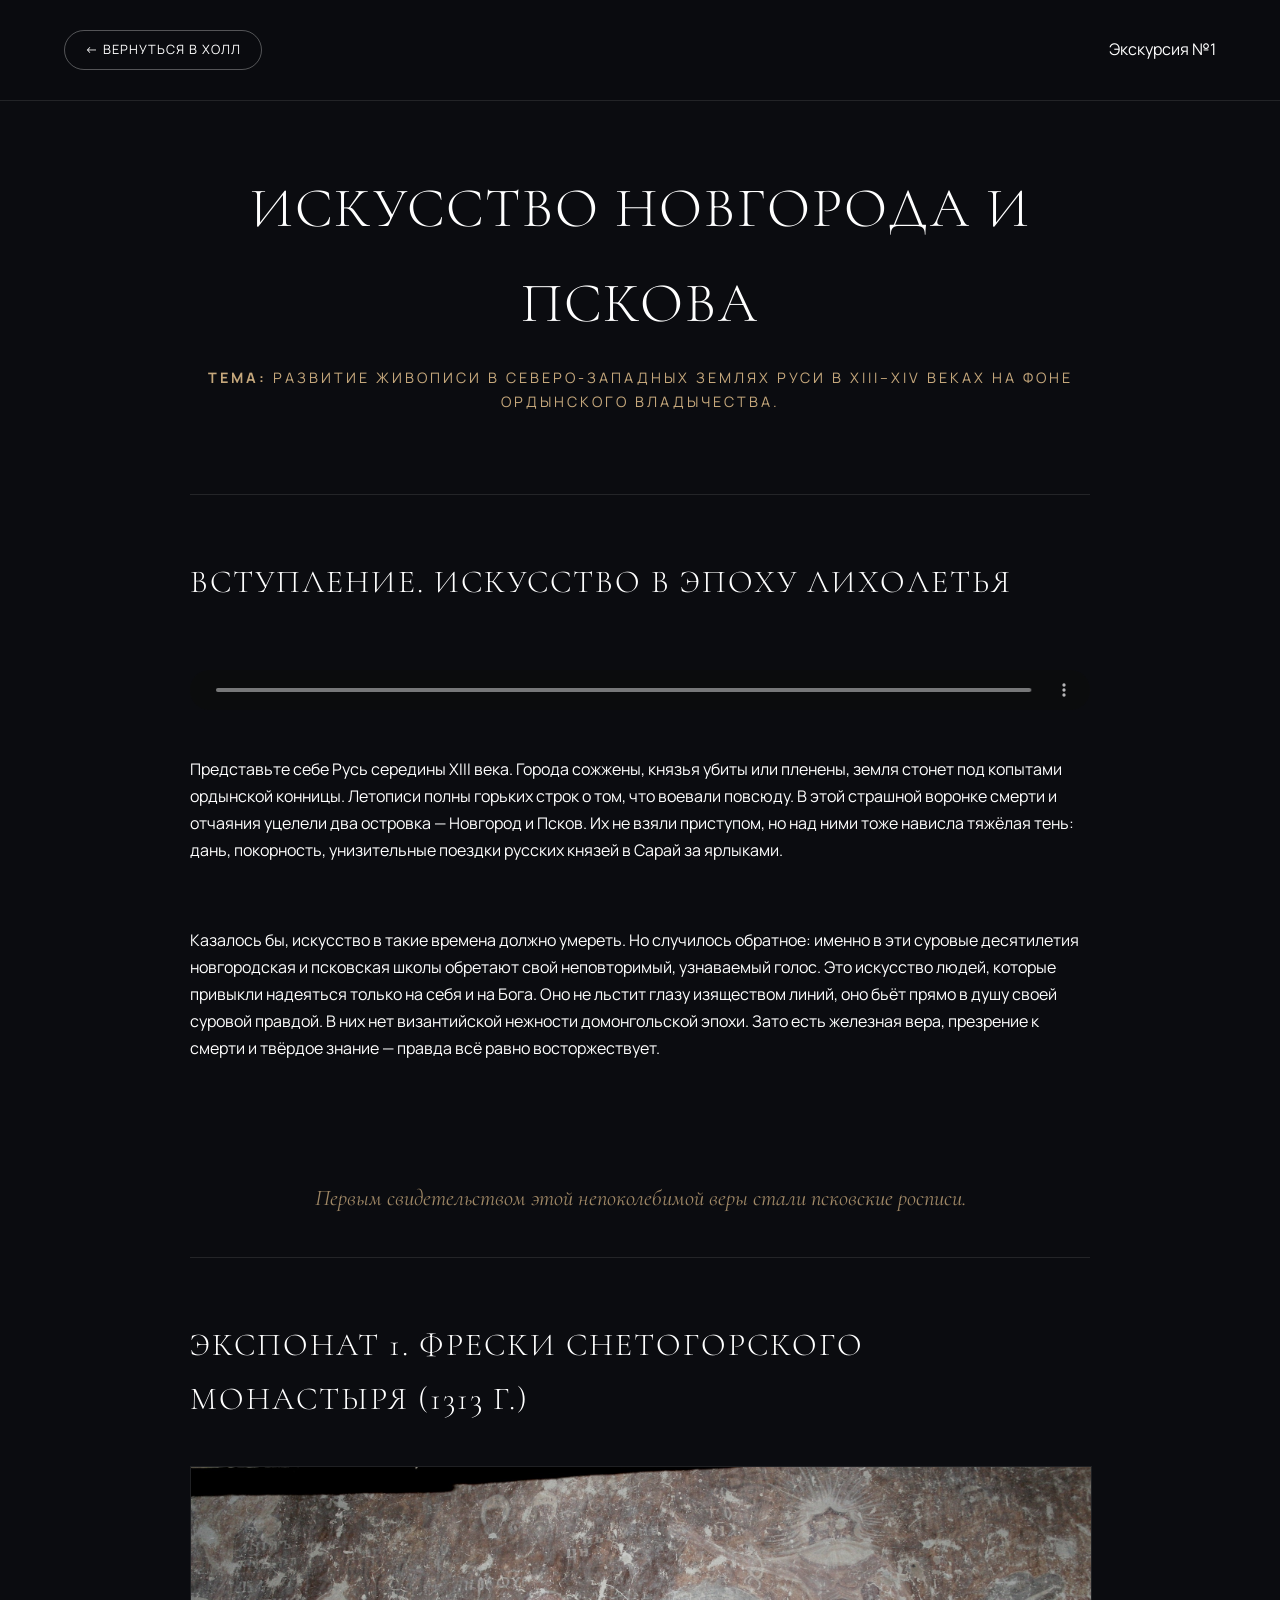
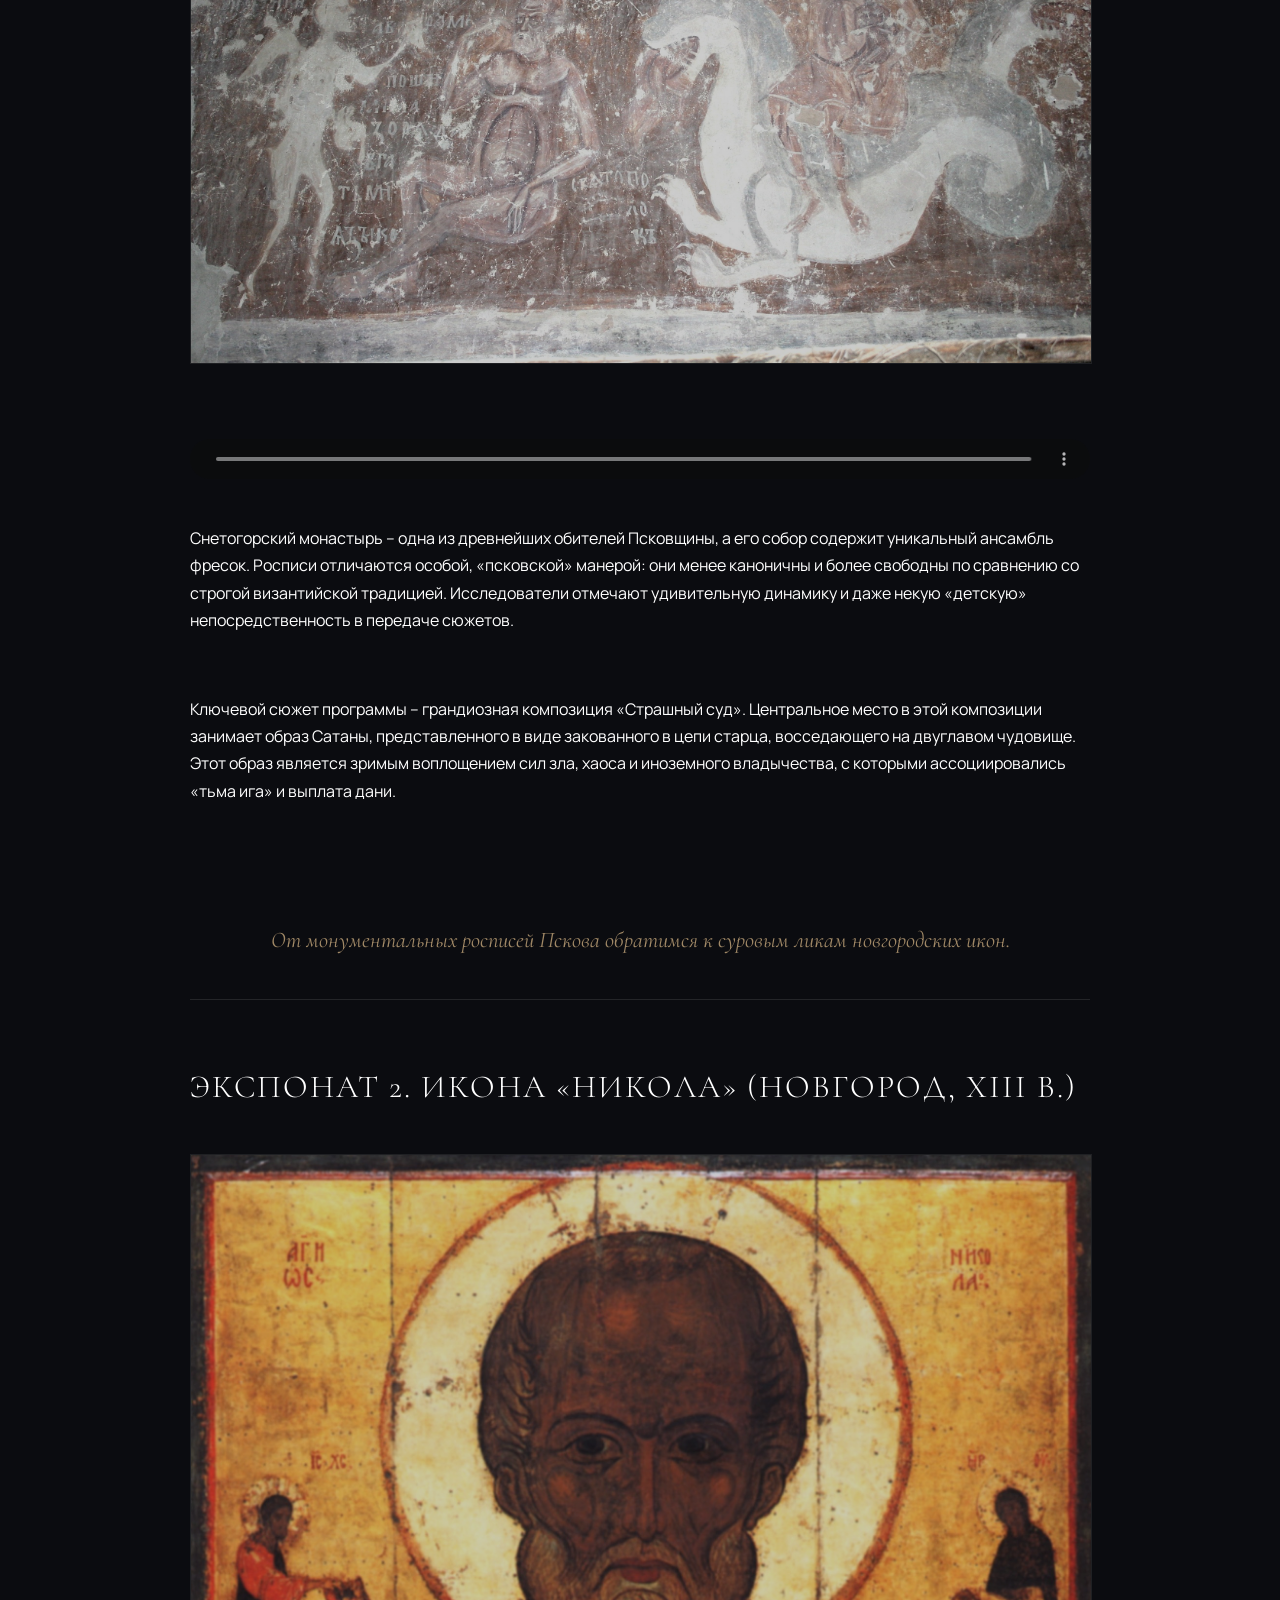
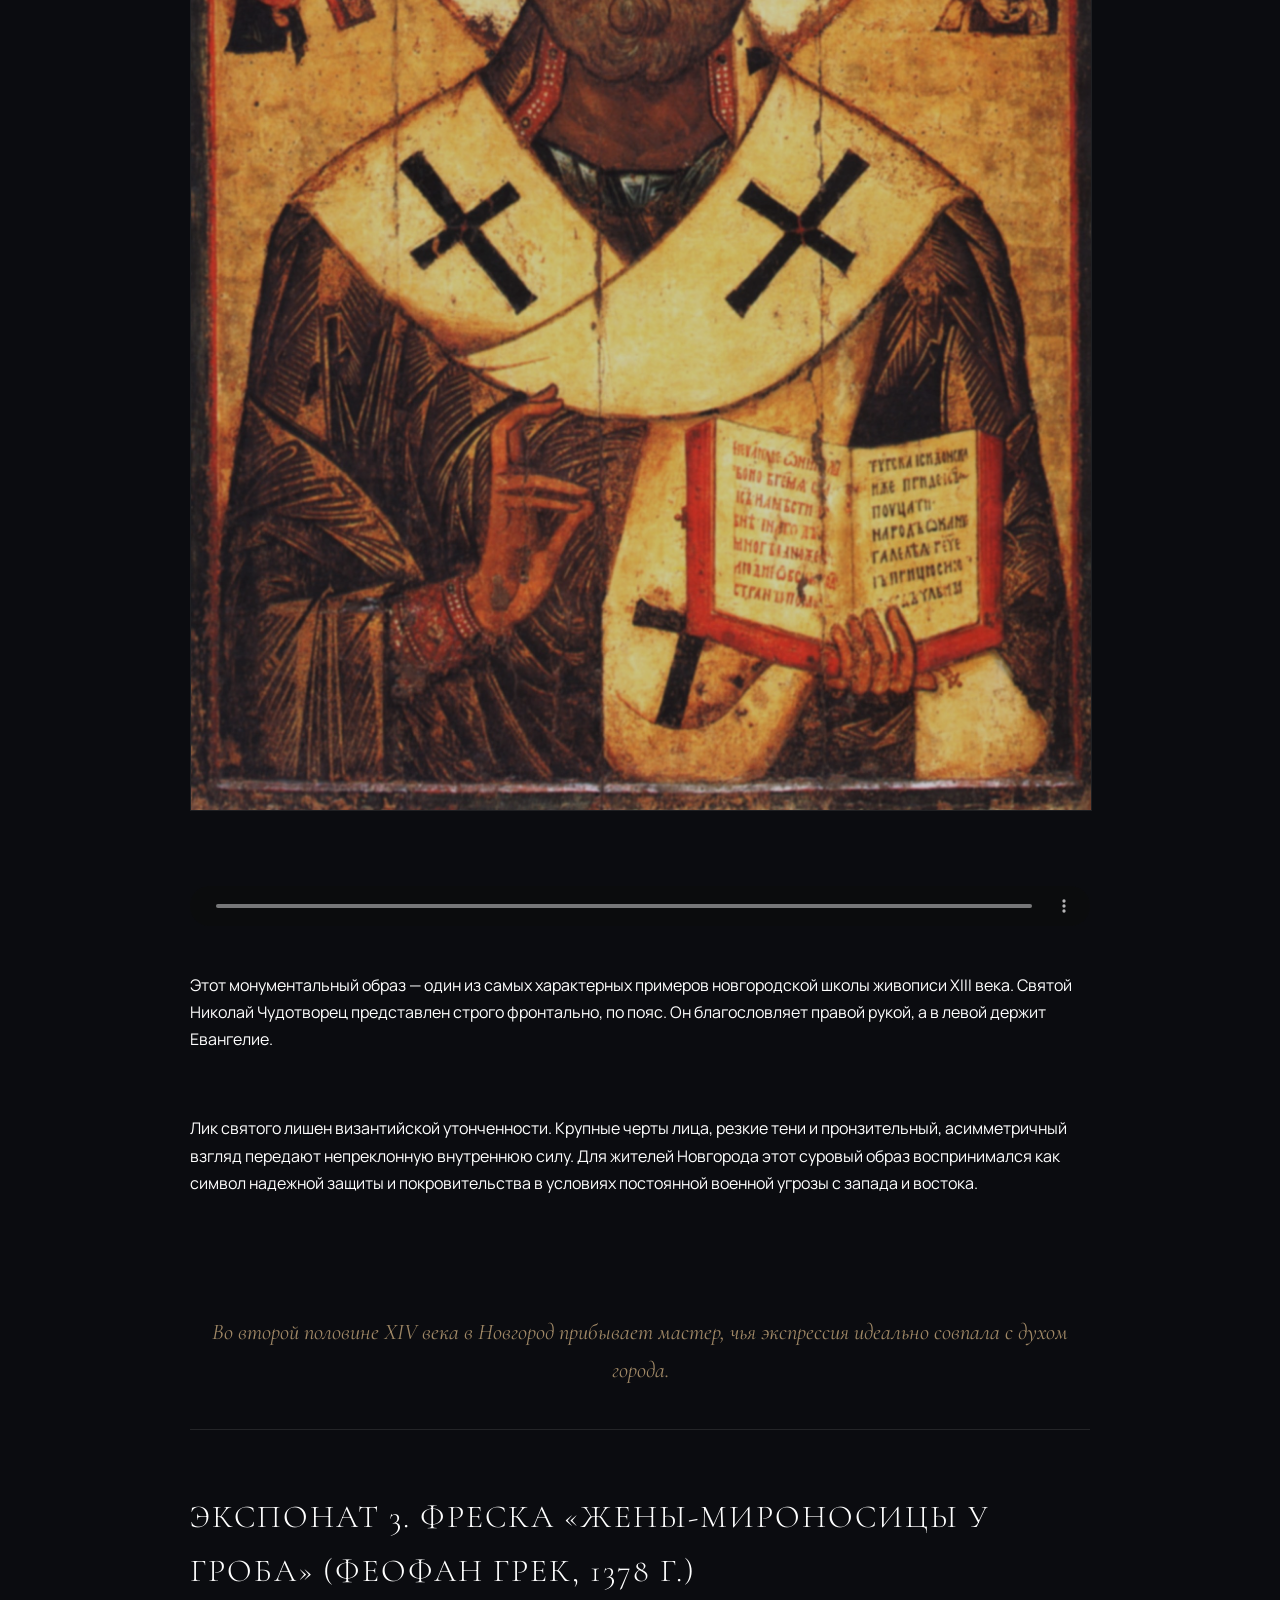
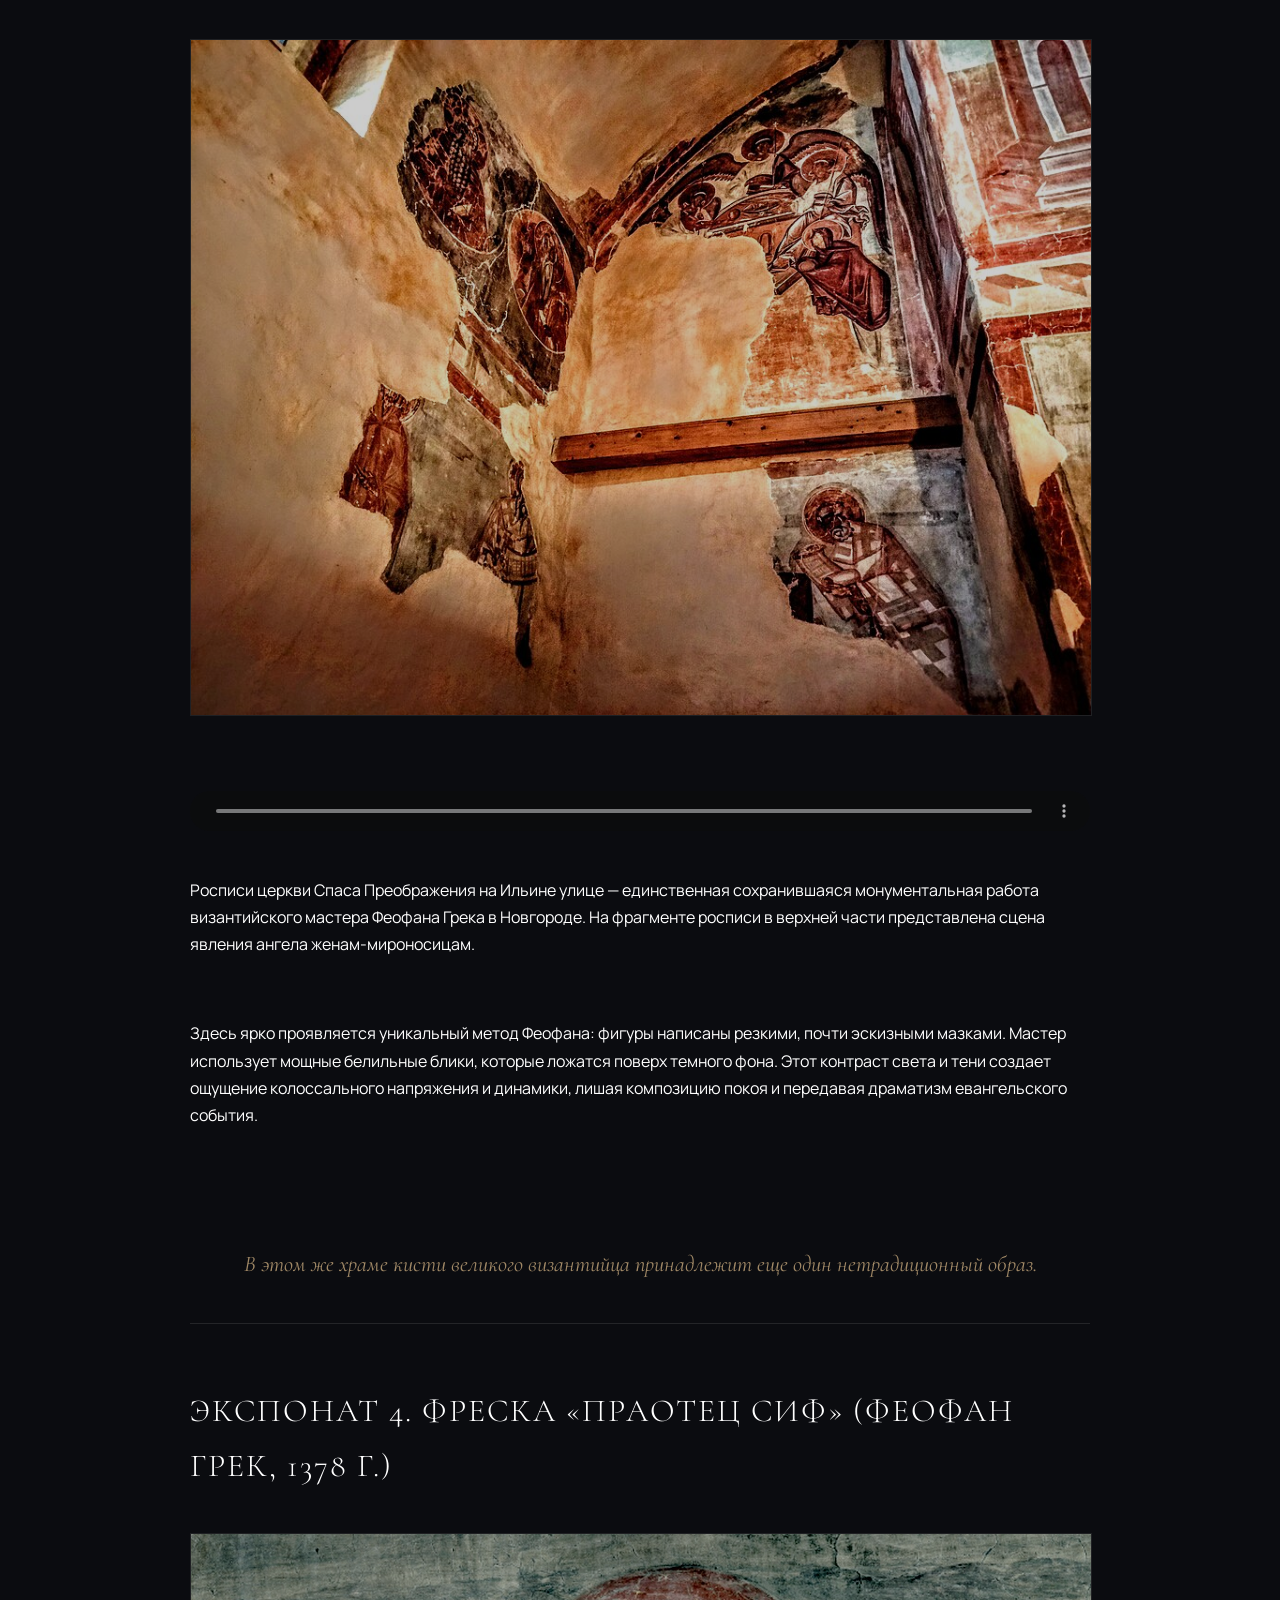
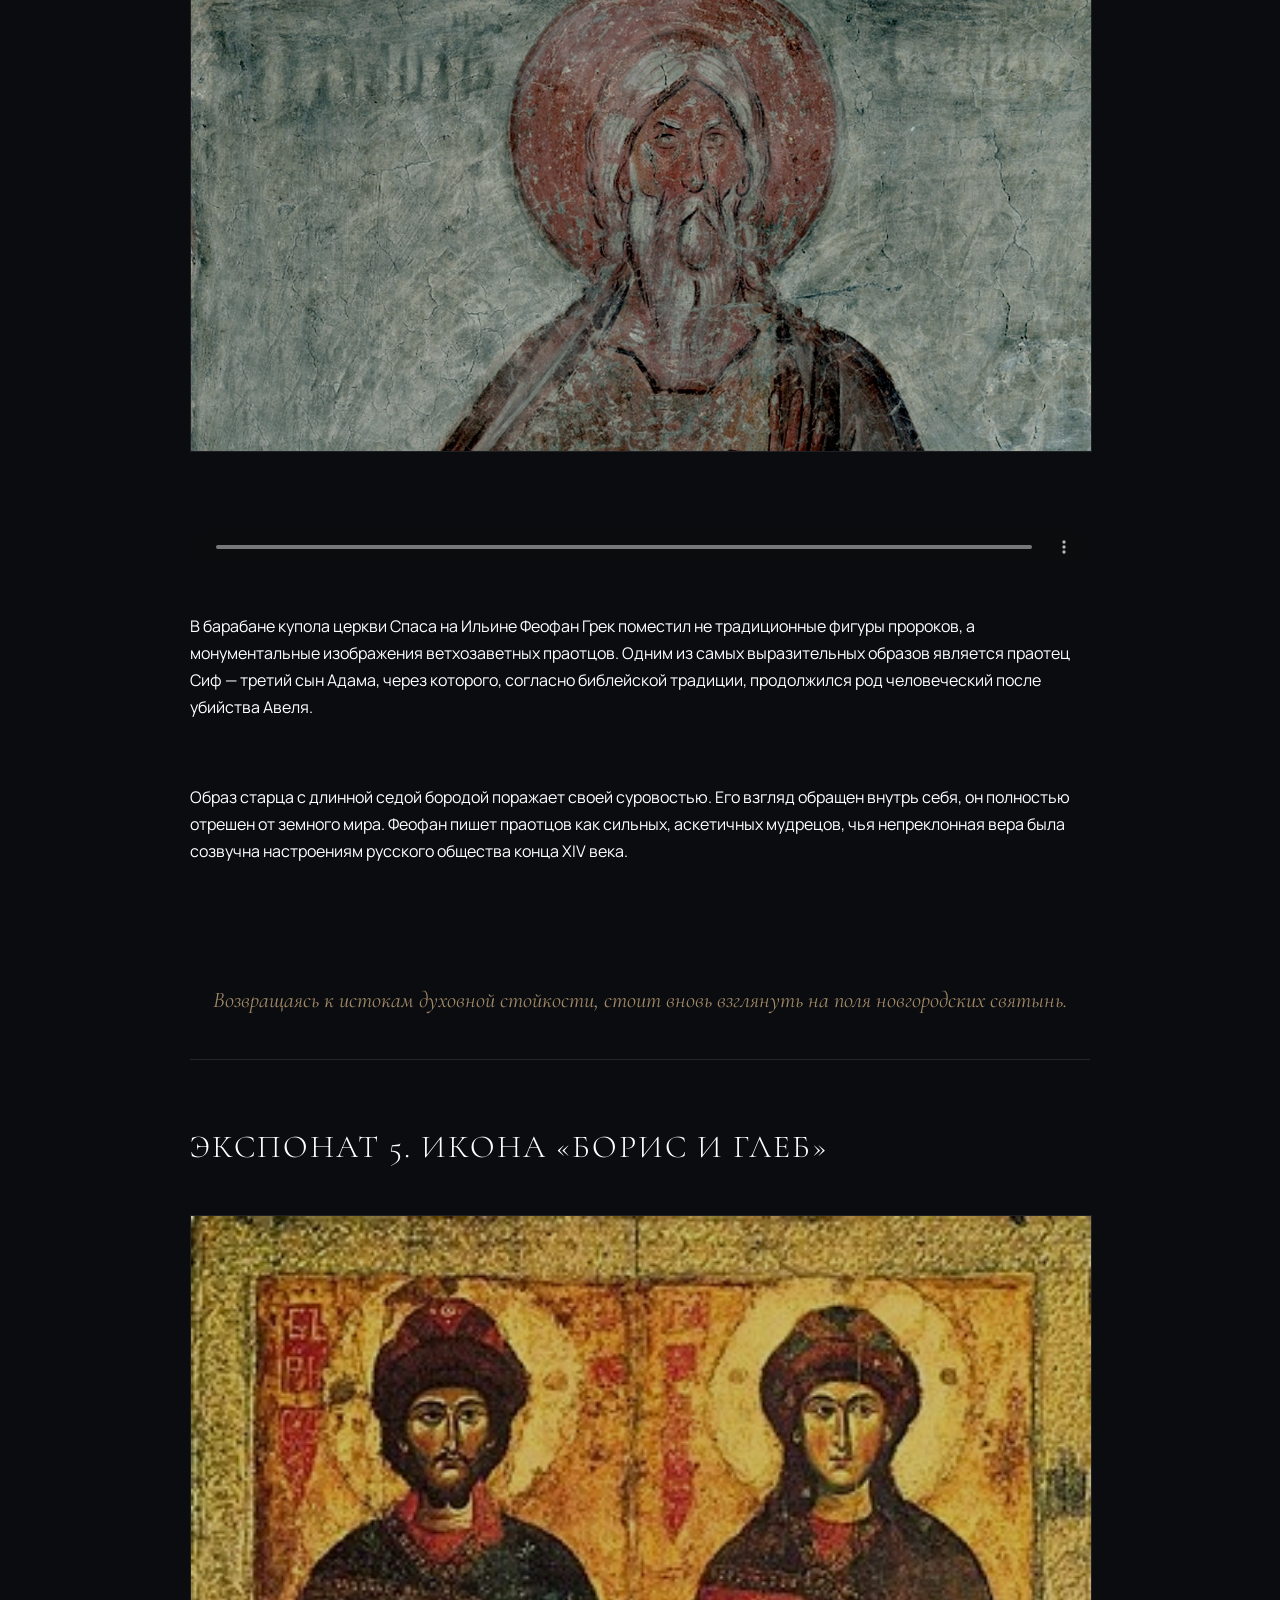
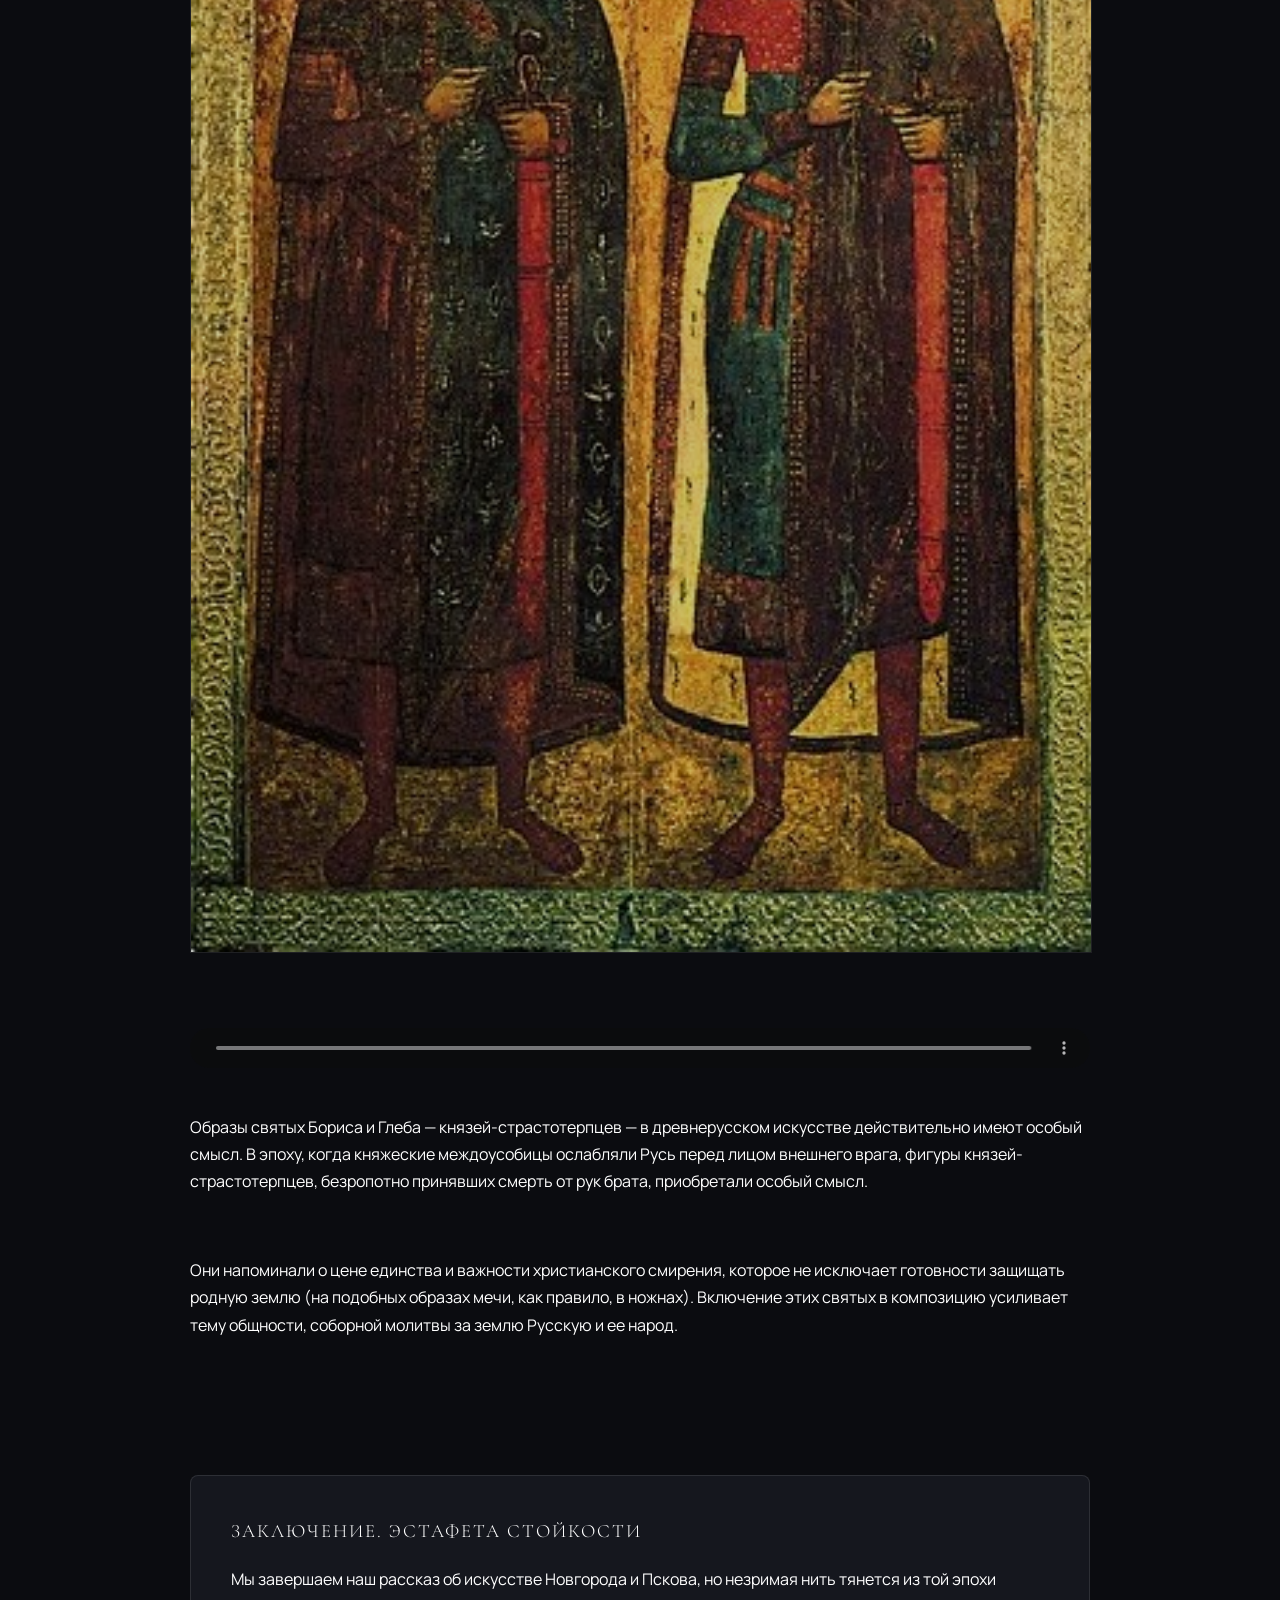
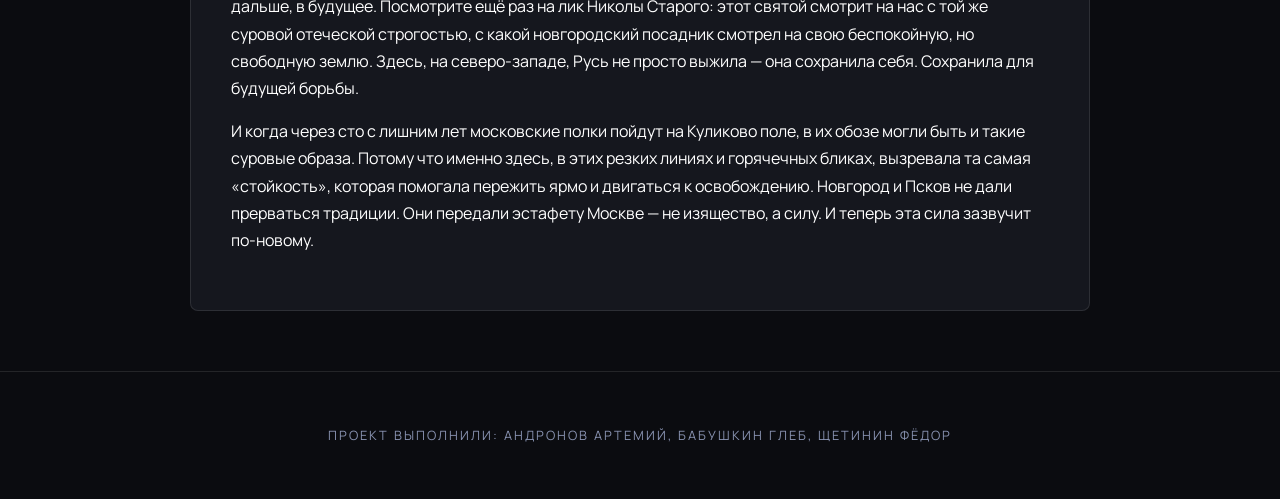
==== commit 67ff7013: "Update excursion1.html" ====
--- a/excursion1.html
+++ b/excursion1.html
@@ -23,7 +23,7 @@
         <div class="exhibit">
             <h3>Вступление. Искусство в эпоху лихолетья</h3>
             <audio controls>
-                <source src="audio/test.mp3" type="audio/mpeg">
+                <source src="audio/11.mp3" type="audio/mpeg">
                 Ваш браузер не поддерживает аудио.
             </audio>
             <p>Представьте себе Русь середины XIII века. Города сожжены, князья убиты или пленены, земля стонет под копытами ордынской конницы. Летописи полны горьких строк о том, что воевали повсюду. В этой страшной воронке смерти и отчаяния уцелели два островка — Новгород и Псков. Их не взяли приступом, но над ними тоже нависла тяжёлая тень: дань, покорность, унизительные поездки русских князей в Сарай за ярлыками.</p>
@@ -38,7 +38,7 @@
             <h3>Экспонат 1. Фрески Снетогорского монастыря (1313 г.)</h3>
             <img src="img/snetogorsky.jpg" alt="Фрески Снетогорского монастыря">
             <audio controls>
-                <source src="audio/exc2_snetogorsky.mp3" type="audio/mpeg">
+                <source src="audio/12.mp3" type="audio/mpeg">
             </audio>
             <p>Снетогорский монастырь – одна из древнейших обителей Псковщины, а его собор содержит уникальный ансамбль фресок. Росписи отличаются особой, «псковской» манерой: они менее каноничны и более свободны по сравнению со строгой византийской традицией. Исследователи отмечают удивительную динамику и даже некую «детскую» непосредственность в передаче сюжетов.</p>
             <p>Ключевой сюжет программы – грандиозная композиция «Страшный суд». Центральное место в этой композиции занимает образ Сатаны, представленного в виде закованного в цепи старца, восседающего на двуглавом чудовище. Этот образ является зримым воплощением сил зла, хаоса и иноземного владычества, с которыми ассоциировались «тьма ига» и выплата дани.</p>
@@ -52,7 +52,7 @@
             <h3>Экспонат 2. Икона «Никола» (Новгород, XIII в.)</h3>
             <img src="img/nikola.jpg" alt="Икона Никола Старый">
             <audio controls>
-                <source src="audio/exc2_nikola.mp3" type="audio/mpeg">
+                <source src="audio/13.mp3" type="audio/mpeg">
             </audio>
             <p>Этот монументальный образ — один из самых характерных примеров новгородской школы живописи XIII века. Святой Николай Чудотворец представлен строго фронтально, по пояс. Он благословляет правой рукой, а в левой держит Евангелие.</p>
             <p>Лик святого лишен византийской утонченности. Крупные черты лица, резкие тени и пронзительный, асимметричный взгляд передают непреклонную внутреннюю силу. Для жителей Новгорода этот суровый образ воспринимался как символ надежной защиты и покровительства в условиях постоянной военной угрозы с запада и востока.</p>
@@ -66,7 +66,7 @@
             <h3>Экспонат 3. Фреска «Жены-мироносицы у гроба» (Феофан Грек, 1378 г.)</h3>
             <img src="img/slepoi.jpg" alt="Фрески церкви Спаса на Ильине">
             <audio controls>
-                <source src="audio/exc2_slepoi.mp3" type="audio/mpeg">
+                <source src="audio/14.mp3" type="audio/mpeg">
             </audio>
             <p>Росписи церкви Спаса Преображения на Ильине улице — единственная сохранившаяся монументальная работа византийского мастера Феофана Грека в Новгороде. На фрагменте росписи в верхней части представлена сцена явления ангела женам-мироносицам.</p>
             <p>Здесь ярко проявляется уникальный метод Феофана: фигуры написаны резкими, почти эскизными мазками. Мастер использует мощные белильные блики, которые ложатся поверх темного фона. Этот контраст света и тени создает ощущение колоссального напряжения и динамики, лишая композицию покоя и передавая драматизм евангельского события.</p>
@@ -80,7 +80,7 @@
             <h3>Экспонат 4. Фреска «Праотец Сиф» (Феофан Грек, 1378 г.)</h3>
             <img src="img/adam.jpg" alt="Фреска Праотец Сиф">
             <audio controls>
-                <source src="audio/exc2_adam.mp3" type="audio/mpeg">
+                <source src="audio/15.mp3" type="audio/mpeg">
             </audio>
             <p>В барабане купола церкви Спаса на Ильине Феофан Грек поместил не традиционные фигуры пророков, а монументальные изображения ветхозаветных праотцов. Одним из самых выразительных образов является праотец Сиф — третий сын Адама, через которого, согласно библейской традиции, продолжился род человеческий после убийства Авеля.</p>
             <p>Образ старца с длинной седой бородой поражает своей суровостью. Его взгляд обращен внутрь себя, он полностью отрешен от земного мира. Феофан пишет праотцов как сильных, аскетичных мудрецов, чья непреклонная вера была созвучна настроениям русского общества конца XIV века.</p>
@@ -94,7 +94,7 @@
             <h3>Экспонат 5. Икона «Борис и Глеб»</h3>
             <img src="img/boris_gleb.jpg" alt="Святые Борис и Глеб">
             <audio controls>
-                <source src="audio/exc2_boris_gleb.mp3" type="audio/mpeg">
+                <source src="audio/16.mp3" type="audio/mpeg">
             </audio>
             <p>Образы святых Бориса и Глеба — князей-страстотерпцев — в древнерусском искусстве действительно имеют особый смысл. В эпоху, когда княжеские междоусобицы ослабляли Русь перед лицом внешнего врага, фигуры князей-страстотерпцев, безропотно принявших смерть от рук брата, приобретали особый смысл.</p>
             <p>Они напоминали о цене единства и важности христианского смирения, которое не исключает готовности защищать родную землю (на подобных образах мечи, как правило, в ножнах). Включение этих святых в композицию усиливает тему общности, соборной молитвы за землю Русскую и ее народ.</p>
--- a/style.css
+++ b/style.css
@@ -70,52 +70,111 @@
     color: var(--accent);
 }
 
-/* 4. Hero Section (Главный экран - как на Studia 54) */
+/* --- 4. HERO SECTION (ИСПРАВЛЕННЫЙ: ЗОЛОТОЙ ТЕКСТ, ЛЕГКОЕ ЗАТЕМНЕНИЕ) --- */
 .hero {
-    height: 80vh; /* Почти на весь экран */
+    height: 80vh; 
     display: flex;
     flex-direction: column;
     justify-content: center;
     align-items: center;
     text-align: center;
     position: relative;
-    padding: 0 20px;
-    /* Градиент + Темная подложка, чтобы текст читался */
-    background: radial-gradient(circle at center, #1b1e26 0%, #0b0c10 100%);
+    padding: 0 5%;
     border-bottom: 1px solid var(--border);
 }
 
+/* ЗАТЕМНЕНИЕ (ОСЛАБЛЕНО) */
+/* Было 0.95, ставим 0.7 в центре и быстро растворяем к краям */
+.hero::before {
+    content: '';
+    position: absolute;
+    top: 50%;
+    left: 50%;
+    transform: translate(-50%, -50%);
+    width: 100%;
+    height: 100%;
+    background: radial-gradient(ellipse at center, rgba(0,0,0,0.75) 0%, rgba(0,0,0,0.4) 40%, transparent 75%);
+    z-index: 1; 
+    pointer-events: none;
+}
+
+/* Поднимаем текст */
+.hero h1, .hero p, .hero-desc, .scroll-down {
+    position: relative;
+    z-index: 2; 
+}
+
+/* ГЛАВНЫЙ ЗАГОЛОВОК (Вернул шрифт, поставил золотой цвет) */
 .hero h1 {
-    font-size: 4rem; /* Огромный заголовок */
+    font-family: 'Cormorant Garamond', serif; /* Вернул засечки */
+    font-weight: 300;
+    font-size: 5.5rem; 
     margin-bottom: 20px;
-    background: linear-gradient(to right, #fff, #a5a5a5);
-    -webkit-background-clip: text;
-    -webkit-text-fill-color: transparent;
-}
-
+    color: var(--accent); /* Сделал золотым */
+    letter-spacing: 2px;
+    text-shadow: 0 5px 15px rgba(0,0,0,1); /* Тень, чтобы читалось на светлом фоне */
+    text-transform: uppercase;
+    background: none;
+    -webkit-text-fill-color: initial;
+}
+
+/* ПОДЗАГОЛОВОК */
 .hero p {
+    font-family: 'Manrope', sans-serif;
+    font-size: 0.95rem;
+    color: var(--accent); /* Золотой */
+    letter-spacing: 6px; 
+    font-weight: 600;
+    margin-bottom: 40px;
+    text-shadow: 0 5px 15px rgba(0,0,0,1);
+}
+
+/* ОПИСАНИЕ */
+.hero-desc {
+    font-family: 'Manrope', sans-serif;
     font-size: 1.1rem;
-    color: var(--text-muted);
-    max-width: 600px;
     font-weight: 300;
-}
-
-/* Добавляем декоративную линию */
+    color: #dcdcdc; /* Светло-серый, почти белый */
+    line-height: 1.8;
+    max-width: 750px;
+    margin: 0 auto;
+    border-top: 1px solid rgba(198, 168, 124, 0.4);
+    border-bottom: 1px solid rgba(198, 168, 124, 0.4);
+    padding: 25px 0; 
+    letter-spacing: 0.5px;
+    text-shadow: 0 2px 10px rgba(0,0,0,1);
+}
+
+/* Анимация стрелки */
+.scroll-down {
+    margin-top: 50px; 
+    font-size: 2rem; 
+    color: var(--accent); 
+    animation: bounce 2s infinite;
+    text-shadow: 0 4px 10px rgba(0,0,0,0.8);
+}
+
+@keyframes bounce {
+    0%, 20%, 50%, 80%, 100% {transform: translateY(0);}
+    40% {transform: translateY(-10px);}
+    60% {transform: translateY(-5px);}
+}
+
 .hero::after {
     content: '';
     width: 1px;
-    height: 100px;
+    height: 80px;
     background: linear-gradient(to bottom, var(--accent), transparent);
     position: absolute;
     bottom: 0;
     left: 50%;
-}
-
-/* 5. Сетка карточек (Как на Interiors) */
+    z-index: 2;
+}
+/* 4. КАРТОЧКИ ЭКСКУРСИЙ */
 .exhibitions {
     display: grid;
-    grid-template-columns: repeat(auto-fit, minmax(350px, 1fr));
-    gap: 40px;
+    grid-template-columns: repeat(auto-fit, minmax(380px, 1fr));
+    gap: 50px;
     padding: 80px 5%;
     max-width: 1400px;
     margin: 0 auto;
@@ -124,11 +183,9 @@
 .card {
     background: var(--bg-card);
     border: 1px solid var(--border);
-    transition: transform 0.5s cubic-bezier(0.2, 1, 0.3, 1);
+    transition: 0.5s ease;
     display: flex;
     flex-direction: column;
-    position: relative;
-    overflow: hidden; /* Чтобы картинка не вылезала */
 }
 
 .card:hover {
@@ -137,17 +194,60 @@
     box-shadow: var(--glow);
 }
 
+/* Настройки для икон */
 .card-img {
-    height: 300px; /* Высокие картинки */
+    height: 480px; 
     background-size: cover;
-    background-position: center;
-    filter: grayscale(30%); /* Чуть приглушаем цвета для стиля */
-    transition: 0.5s;
+    background-repeat: no-repeat;
+    filter: grayscale(30%);
+    transition: 0.6s ease;
+    border-bottom: 1px solid var(--border);
 }
 
 .card:hover .card-img {
-    filter: grayscale(0%); /* При наведении цвет возвращается */
-    transform: scale(1.05);
+    filter: grayscale(0%);
+}
+
+/* ИЗМЕНЕНИЯ ЗДЕСЬ: Делаем выравнивание по центру */
+.card-content {
+    padding: 35px;
+    display: flex;
+    flex-direction: column;
+    flex-grow: 1;
+    text-align: center; /* Текст по центру */
+    align-items: center; /* Элементы (кнопка) по центру */
+}
+
+.card h3 {
+    font-size: 1.5rem;
+    margin-bottom: 20px;
+    line-height: 1.3;
+    color: #fff;
+}
+
+.card p {
+    color: var(--text-muted);
+    font-size: 0.9rem;
+    margin-bottom: 30px;
+    flex-grow: 1;
+}
+
+/* Кнопка теперь тоже по центру */
+.btn {
+    padding: 14px 28px;
+    border: 1px solid var(--accent);
+    color: var(--accent);
+    text-transform: uppercase;
+    font-size: 0.8rem;
+    letter-spacing: 2px;
+    transition: 0.3s;
+    background: transparent;
+    margin-top: auto; /* Прижимаем кнопку к низу, если текста мало */
+}
+
+.btn:hover {
+    background: var(--accent);
+    color: #000;
 }
 
 .card-content {
@@ -311,22 +411,26 @@
     .exhibitions { grid-template-columns: 1fr; }
     header { flex-direction: column; gap: 15px; }
 }
-/* Подключаем картинки из твоей папки */
-.card-1 .card-img {
-    background-image: url('img/picture2.png');
-}
-
-.card-2 .card-img {
-    background-image: url('img/picture3.png');
-}
-
-.card-3 .card-img {
-    background-image: url('img/picture4.png');
-}
-
-/* Общий стиль для всех картинок в карточках, чтобы они были четкими */
+
+/* ПРИВЯЗКА ФОТО ОБЛОЖЕК */
+.card-1 .card-img { 
+    background-image: url('./img/nikola.jpg'); 
+    background-position: center 2%; /* Чуть-чуть отступили от верхнего края */
+}
+
+.card-2 .card-img { 
+    background-image: url('./img/spas_v_silah.jpg'); 
+    background-position: center 0%; /* Спас ровно от верхнего края */
+}
+
+.card-3 .card-img { 
+    background-image: url('./img/trinity.jpg'); 
+    background-position: center 0%; /* Троица ровно от верхнего края */
+}
+
+/* Общий стиль для всех картинок в карточках */
 .card-img {
     background-size: cover;
-    background-position: center;
     background-repeat: no-repeat;
-}+}
+
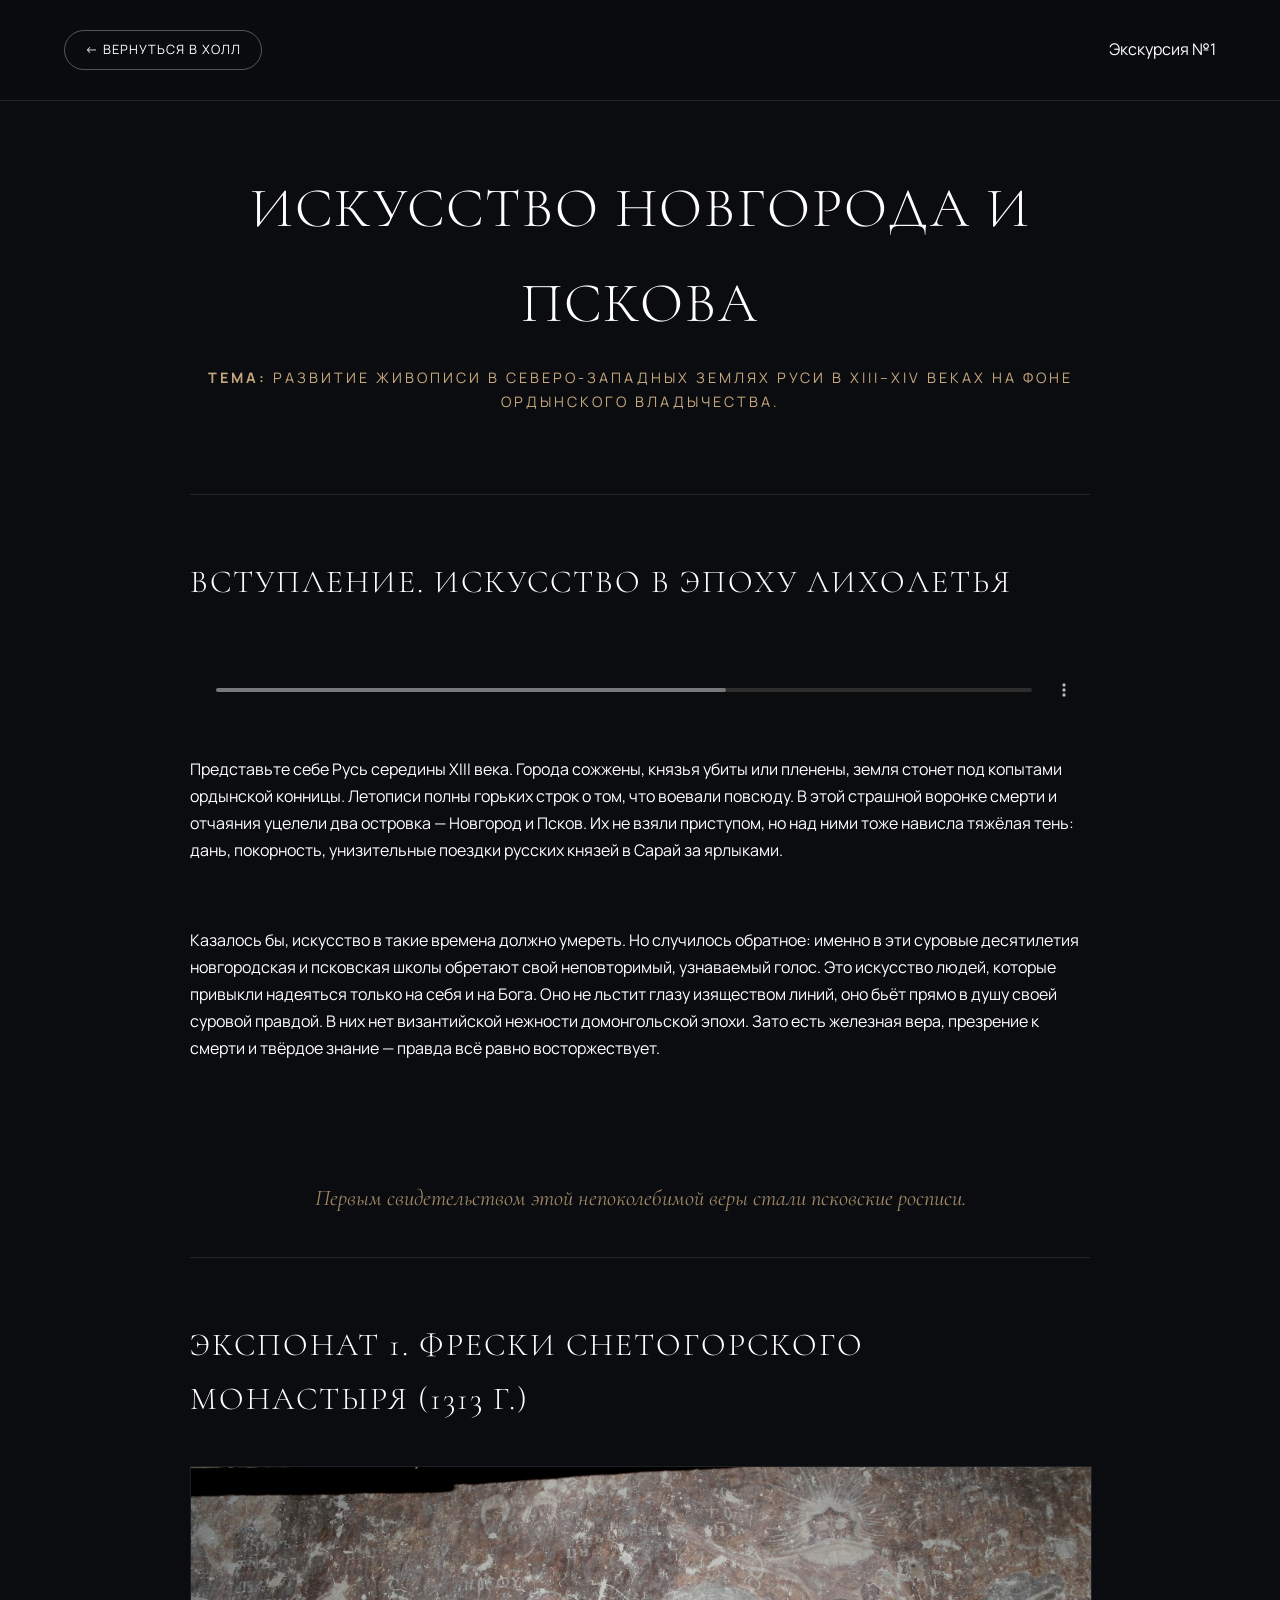
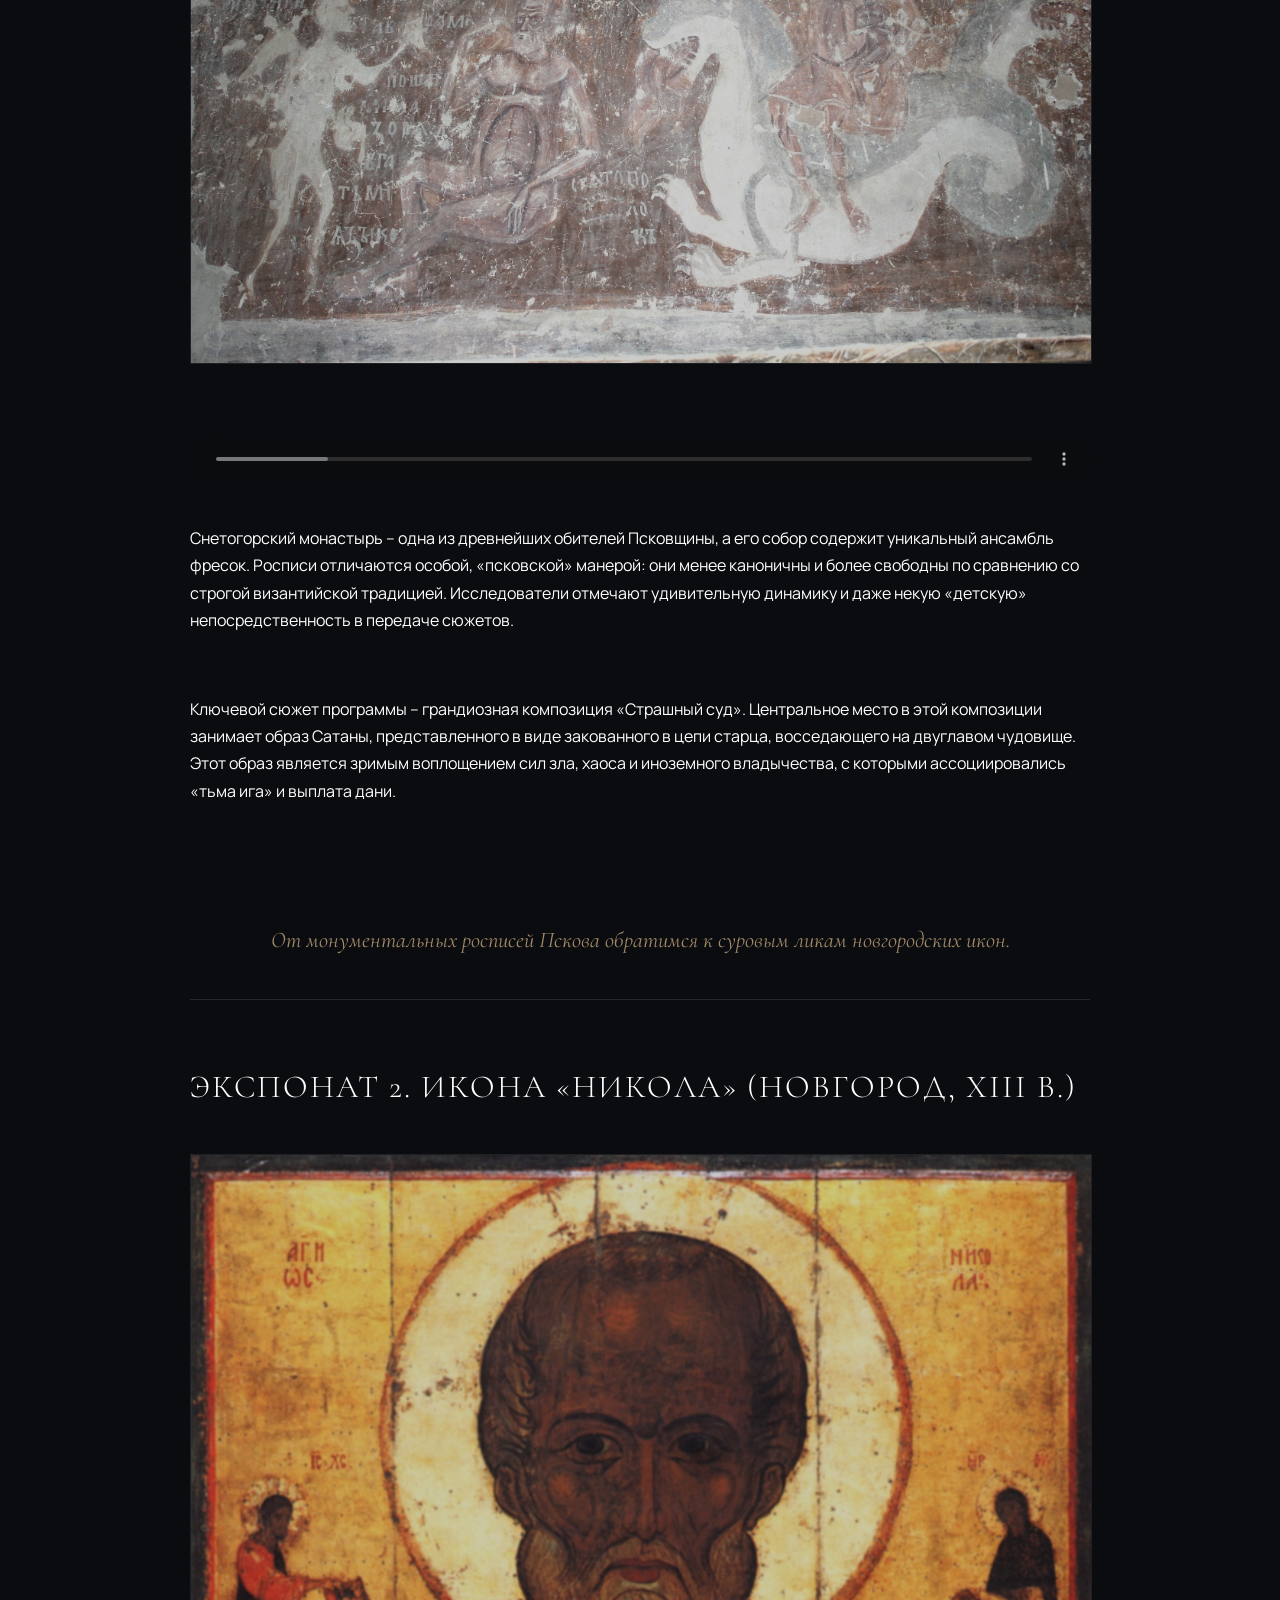
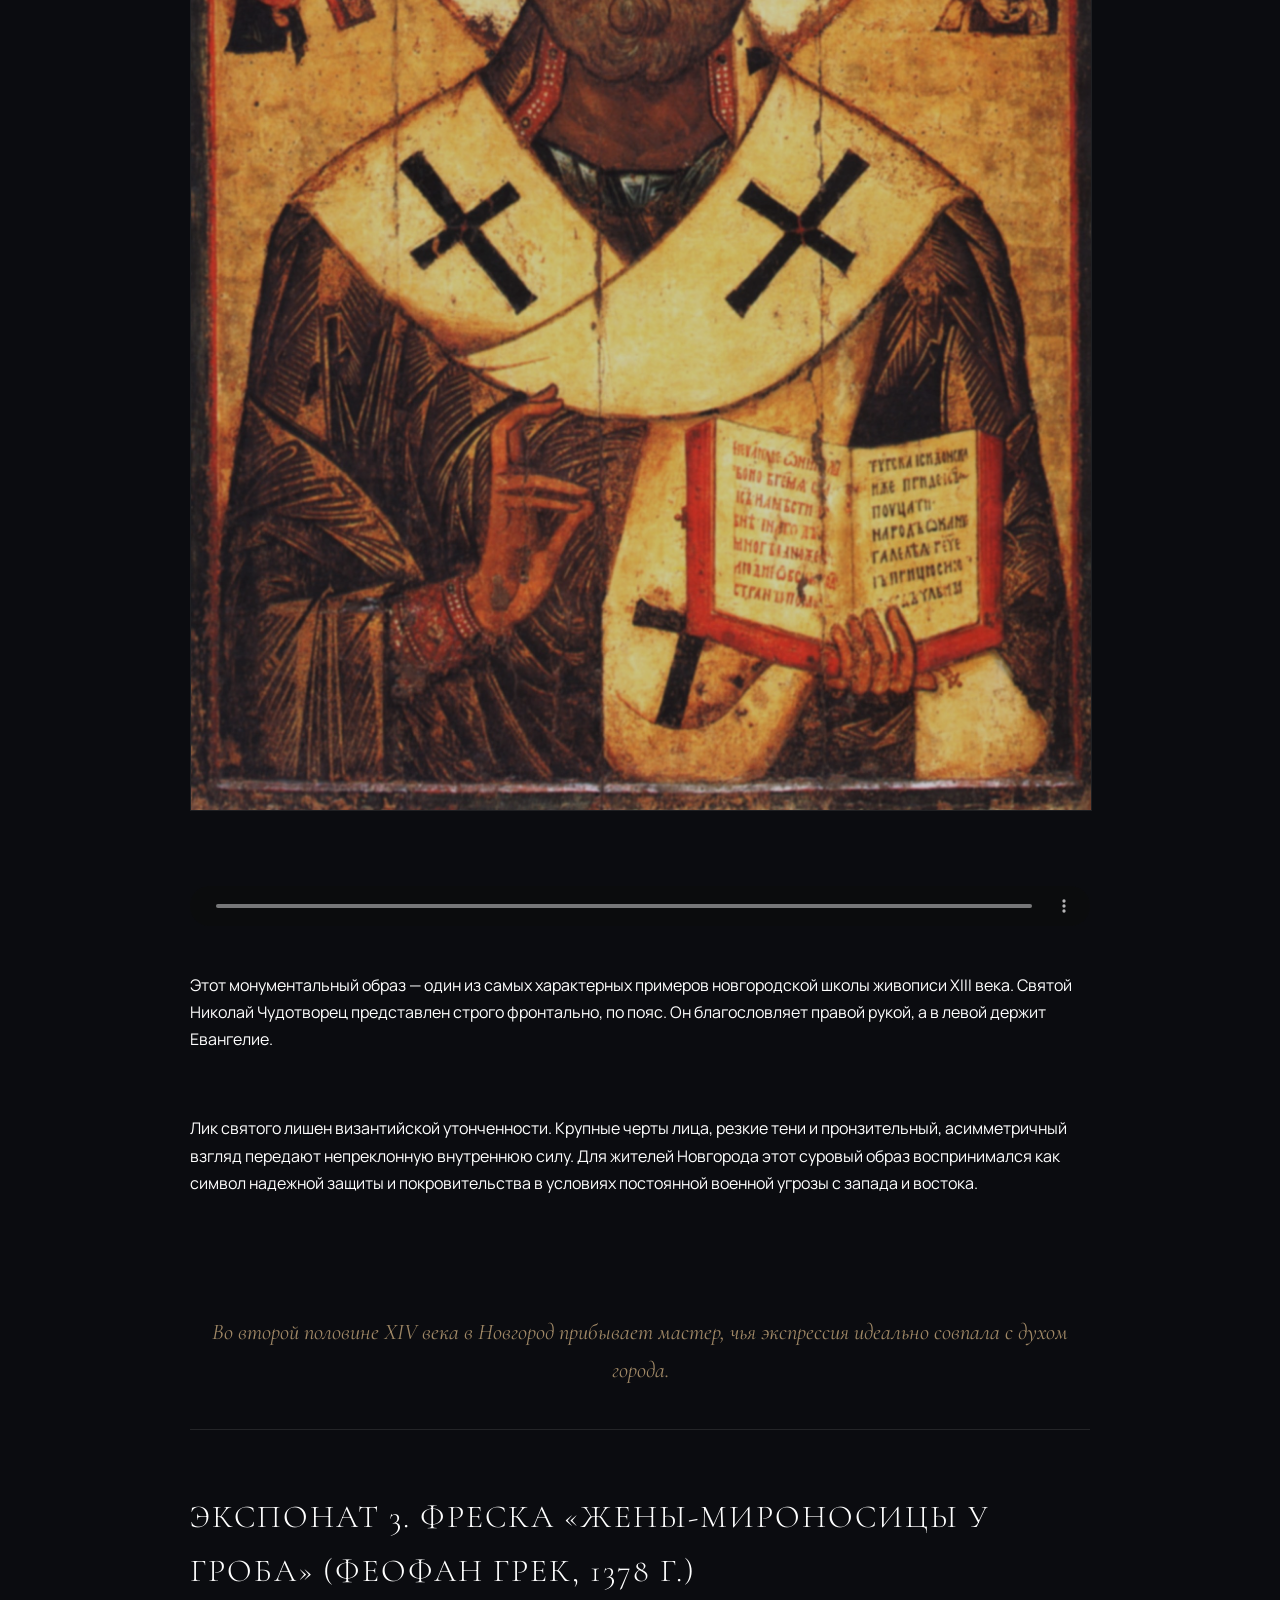
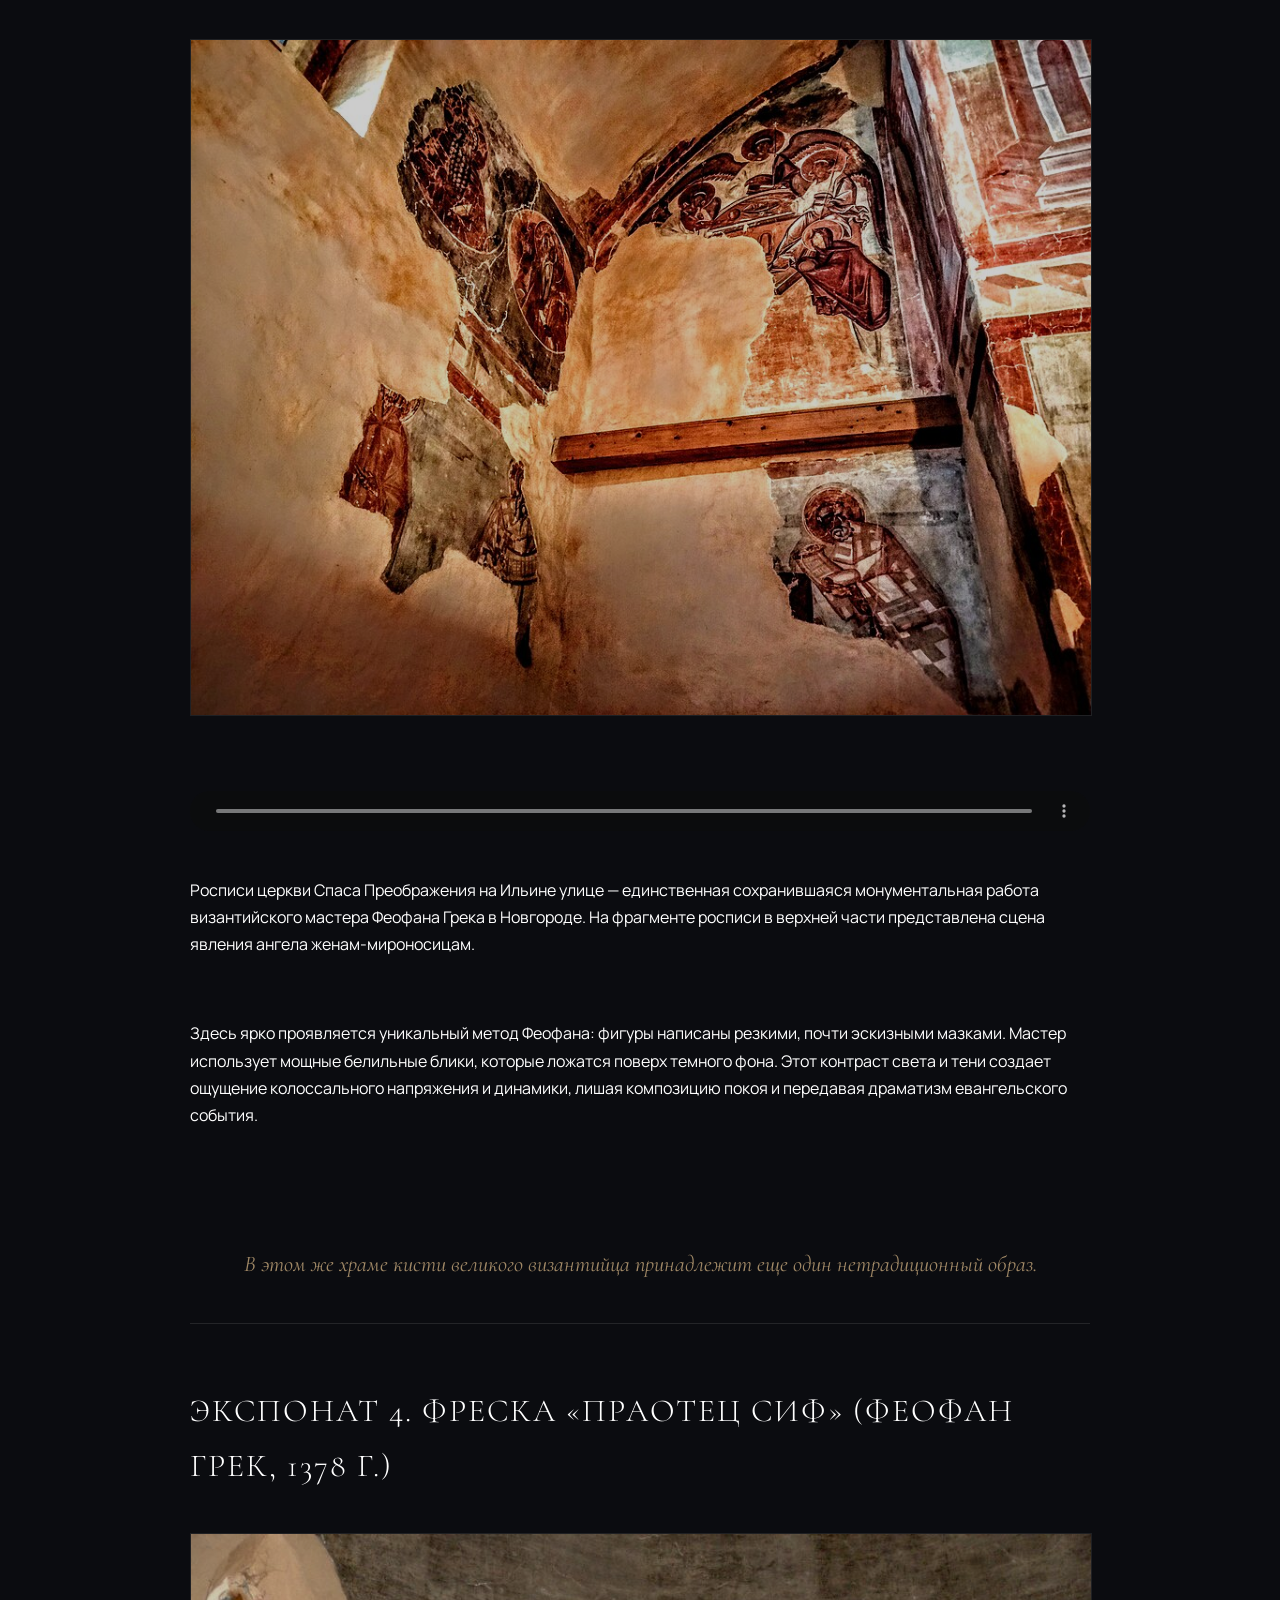
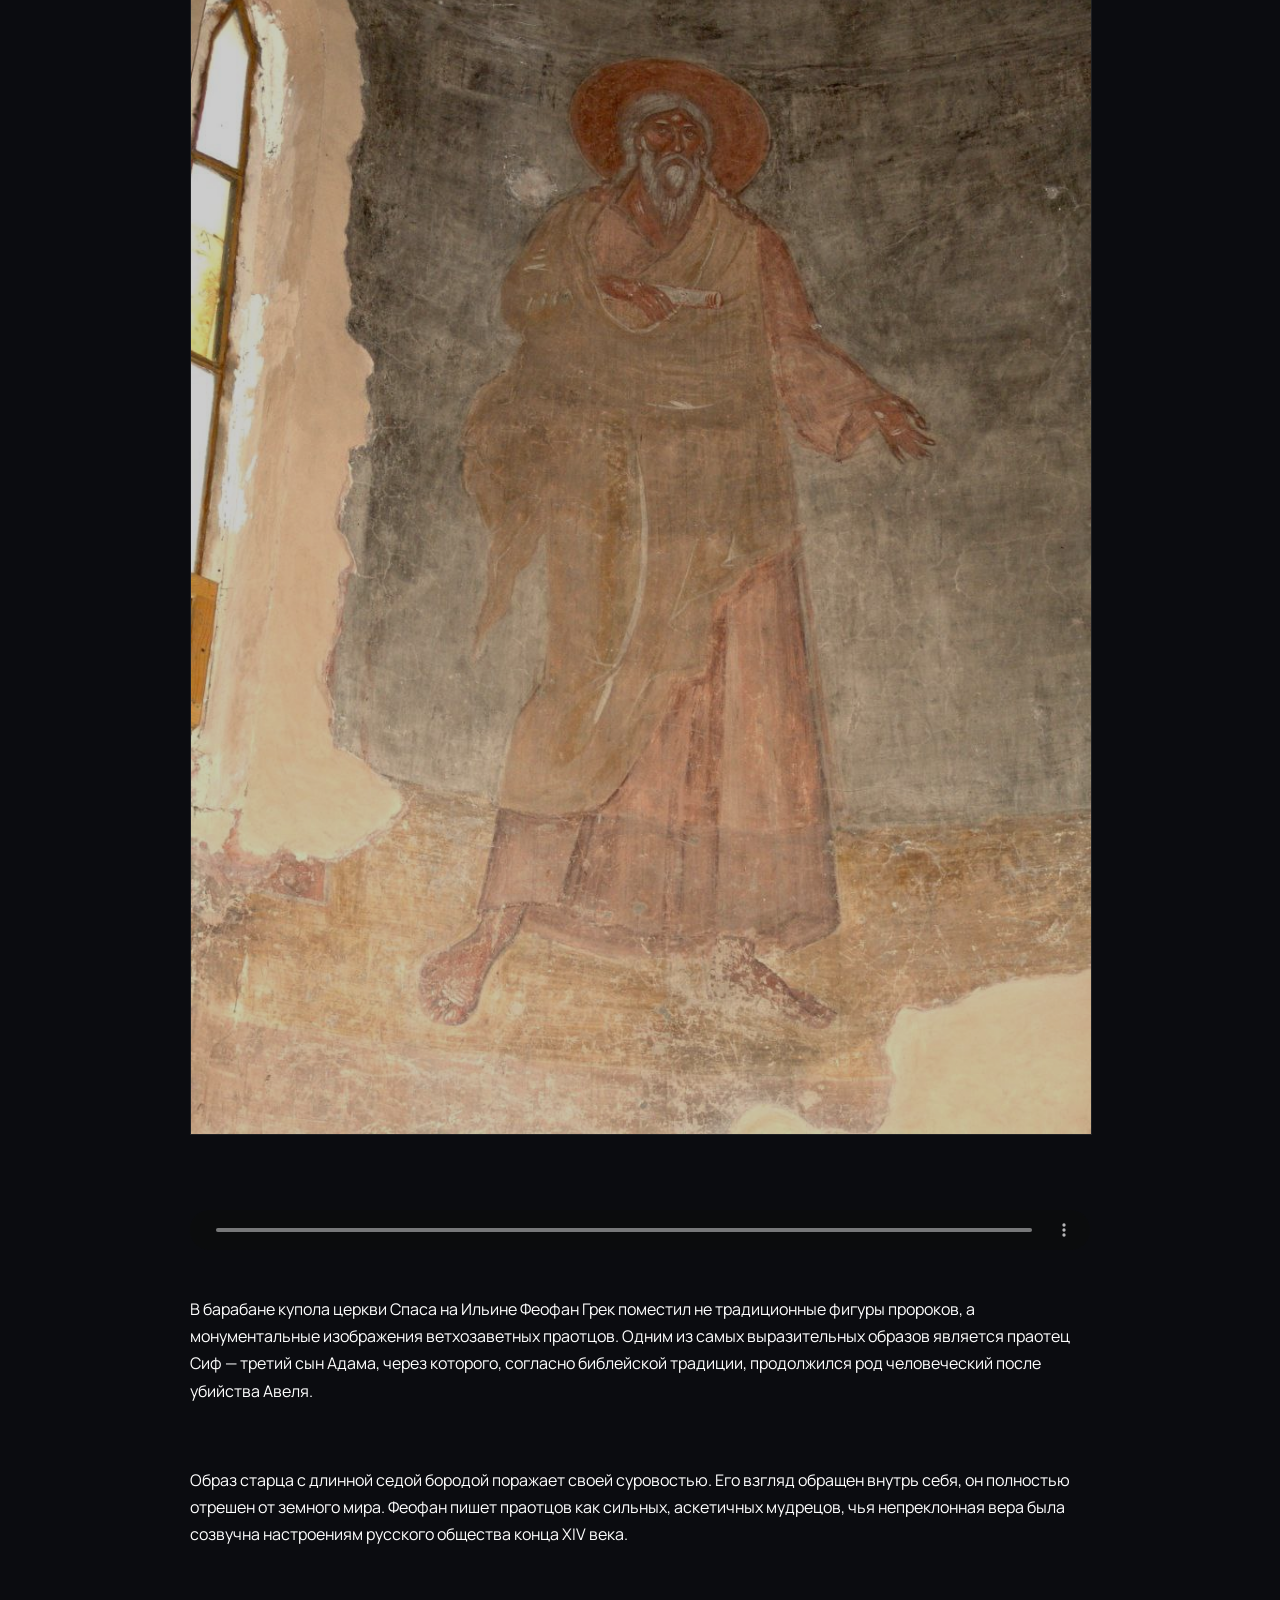
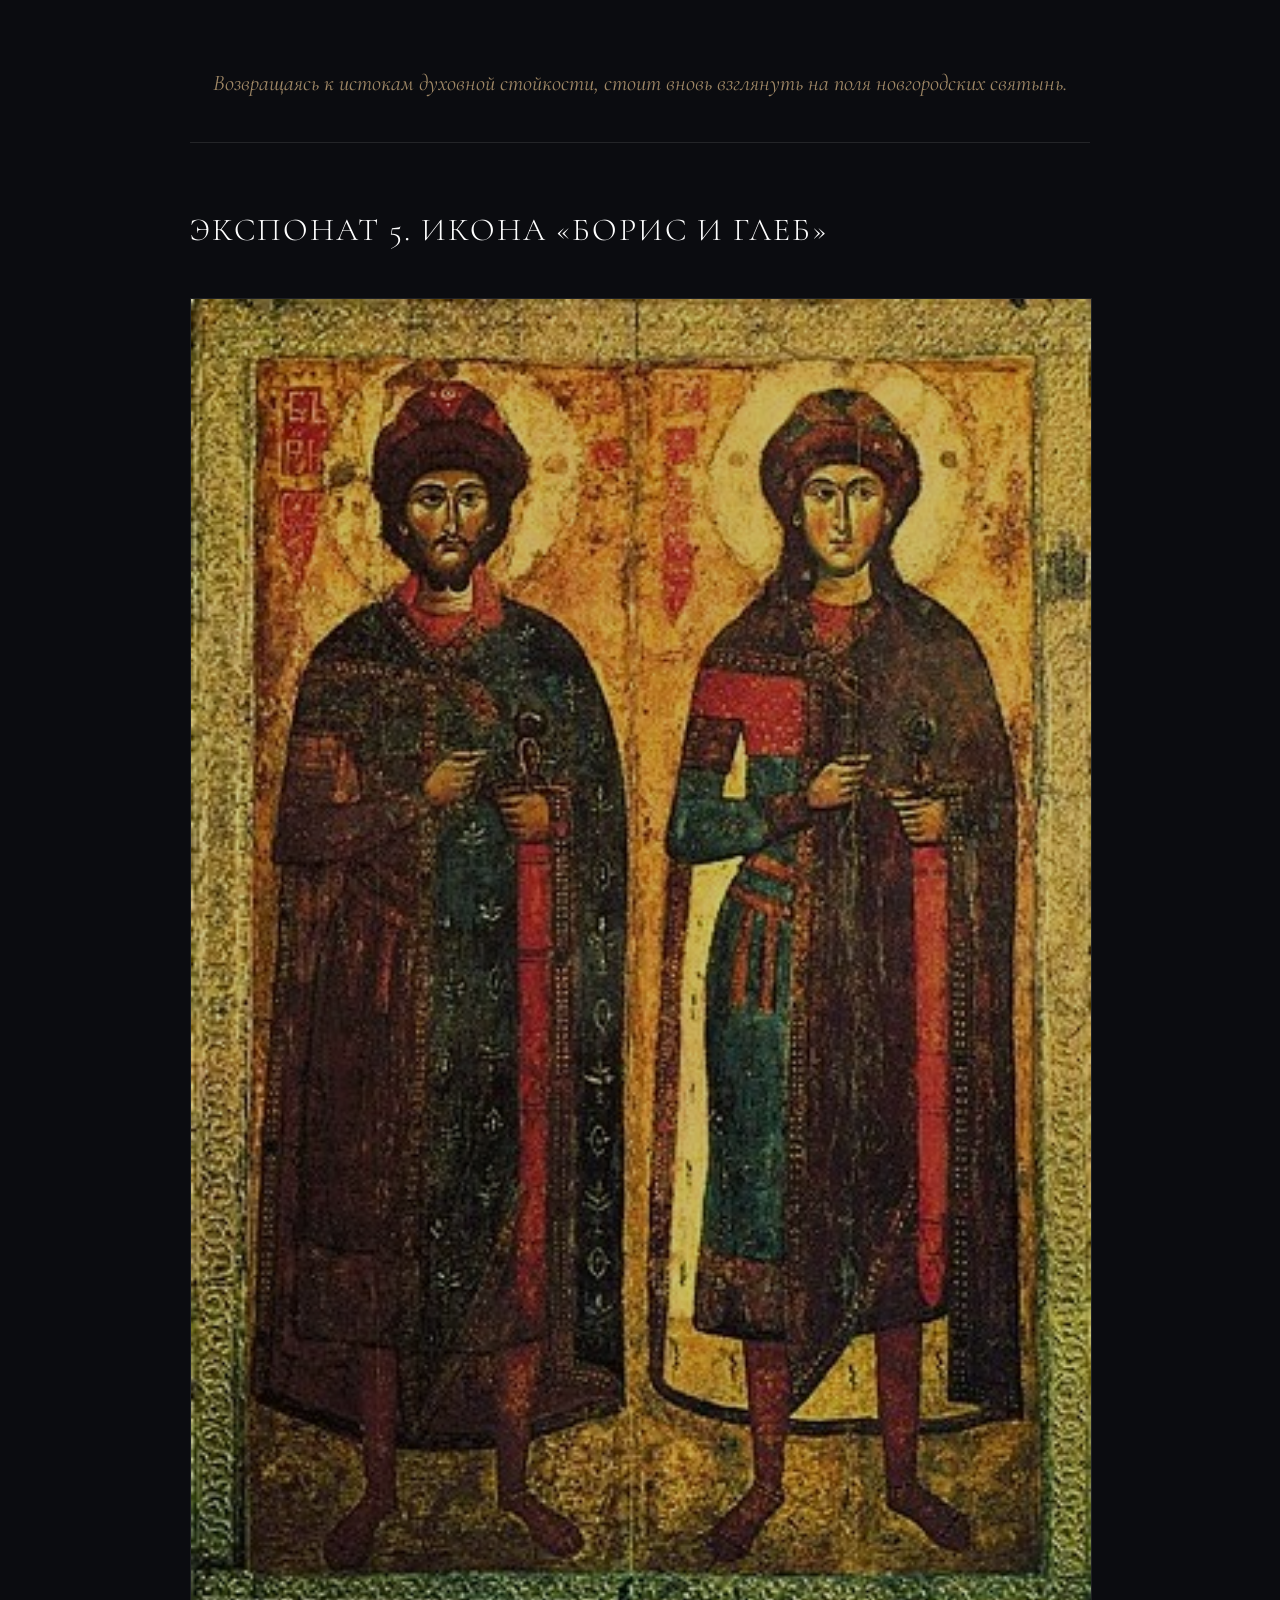
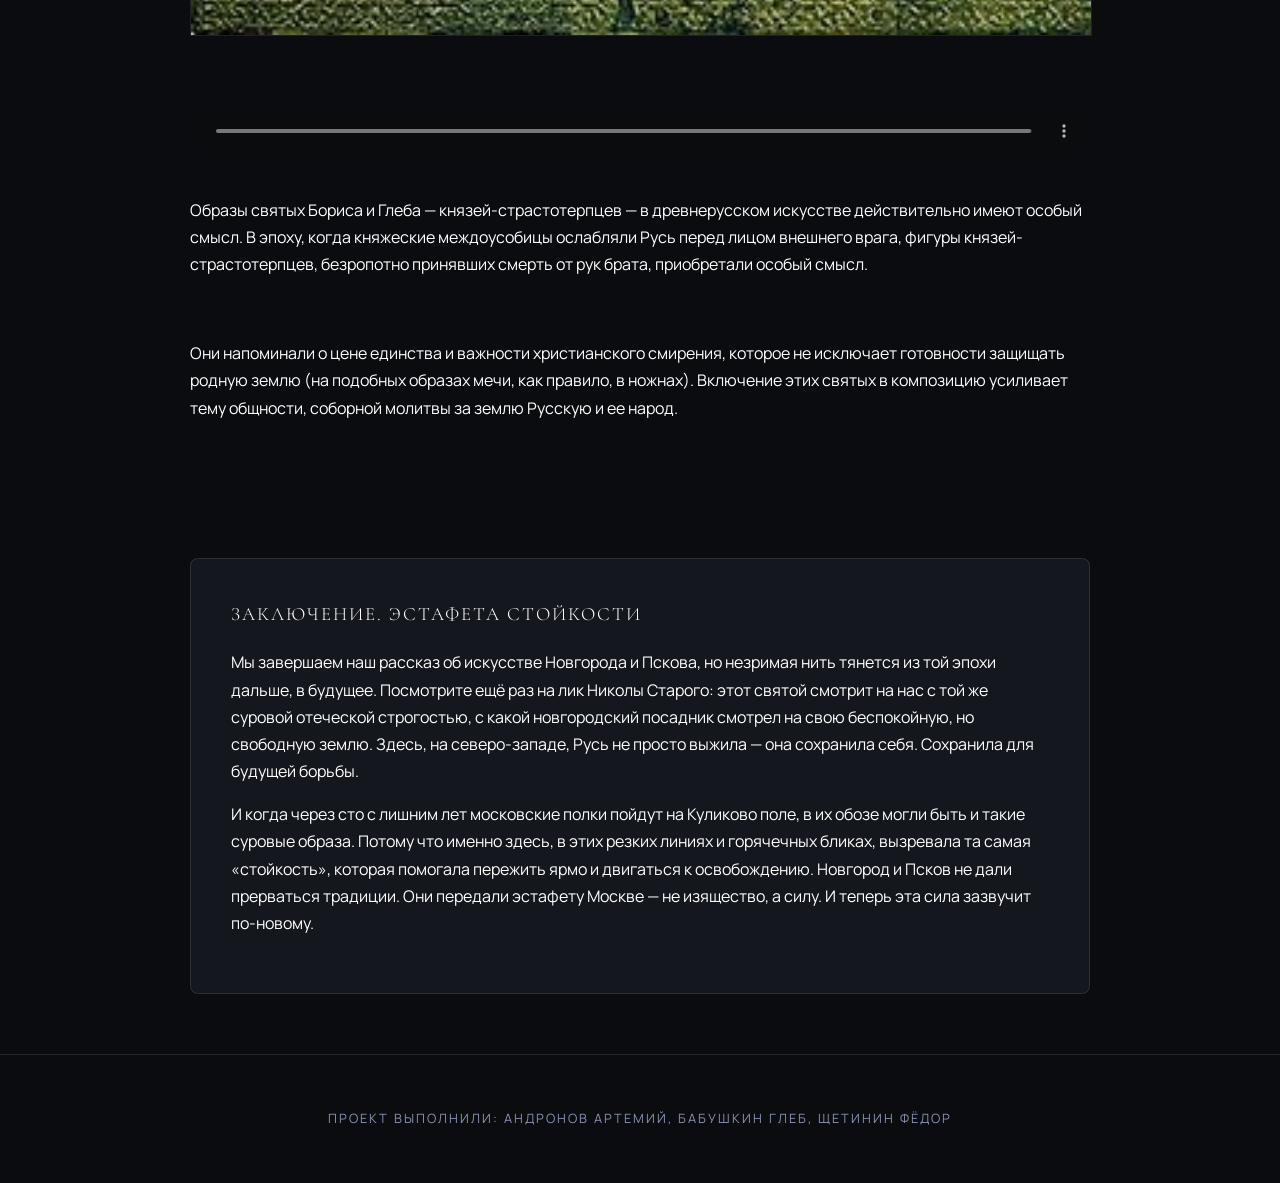
==== commit 1a7fcfe2: "Update excursion1.html" ====
--- a/excursion1.html
+++ b/excursion1.html
@@ -78,7 +78,7 @@
 
         <div class="exhibit">
             <h3>Экспонат 4. Фреска «Праотец Сиф» (Феофан Грек, 1378 г.)</h3>
-            <img src="img/adam.jpg" alt="Фреска Праотец Сиф">
+            <img src="img/sif.jpg" alt="Фреска Праотец Сиф">
             <audio controls>
                 <source src="audio/15.mp3" type="audio/mpeg">
             </audio>
@@ -114,3 +114,4 @@
 
 </body>
 </html>
+
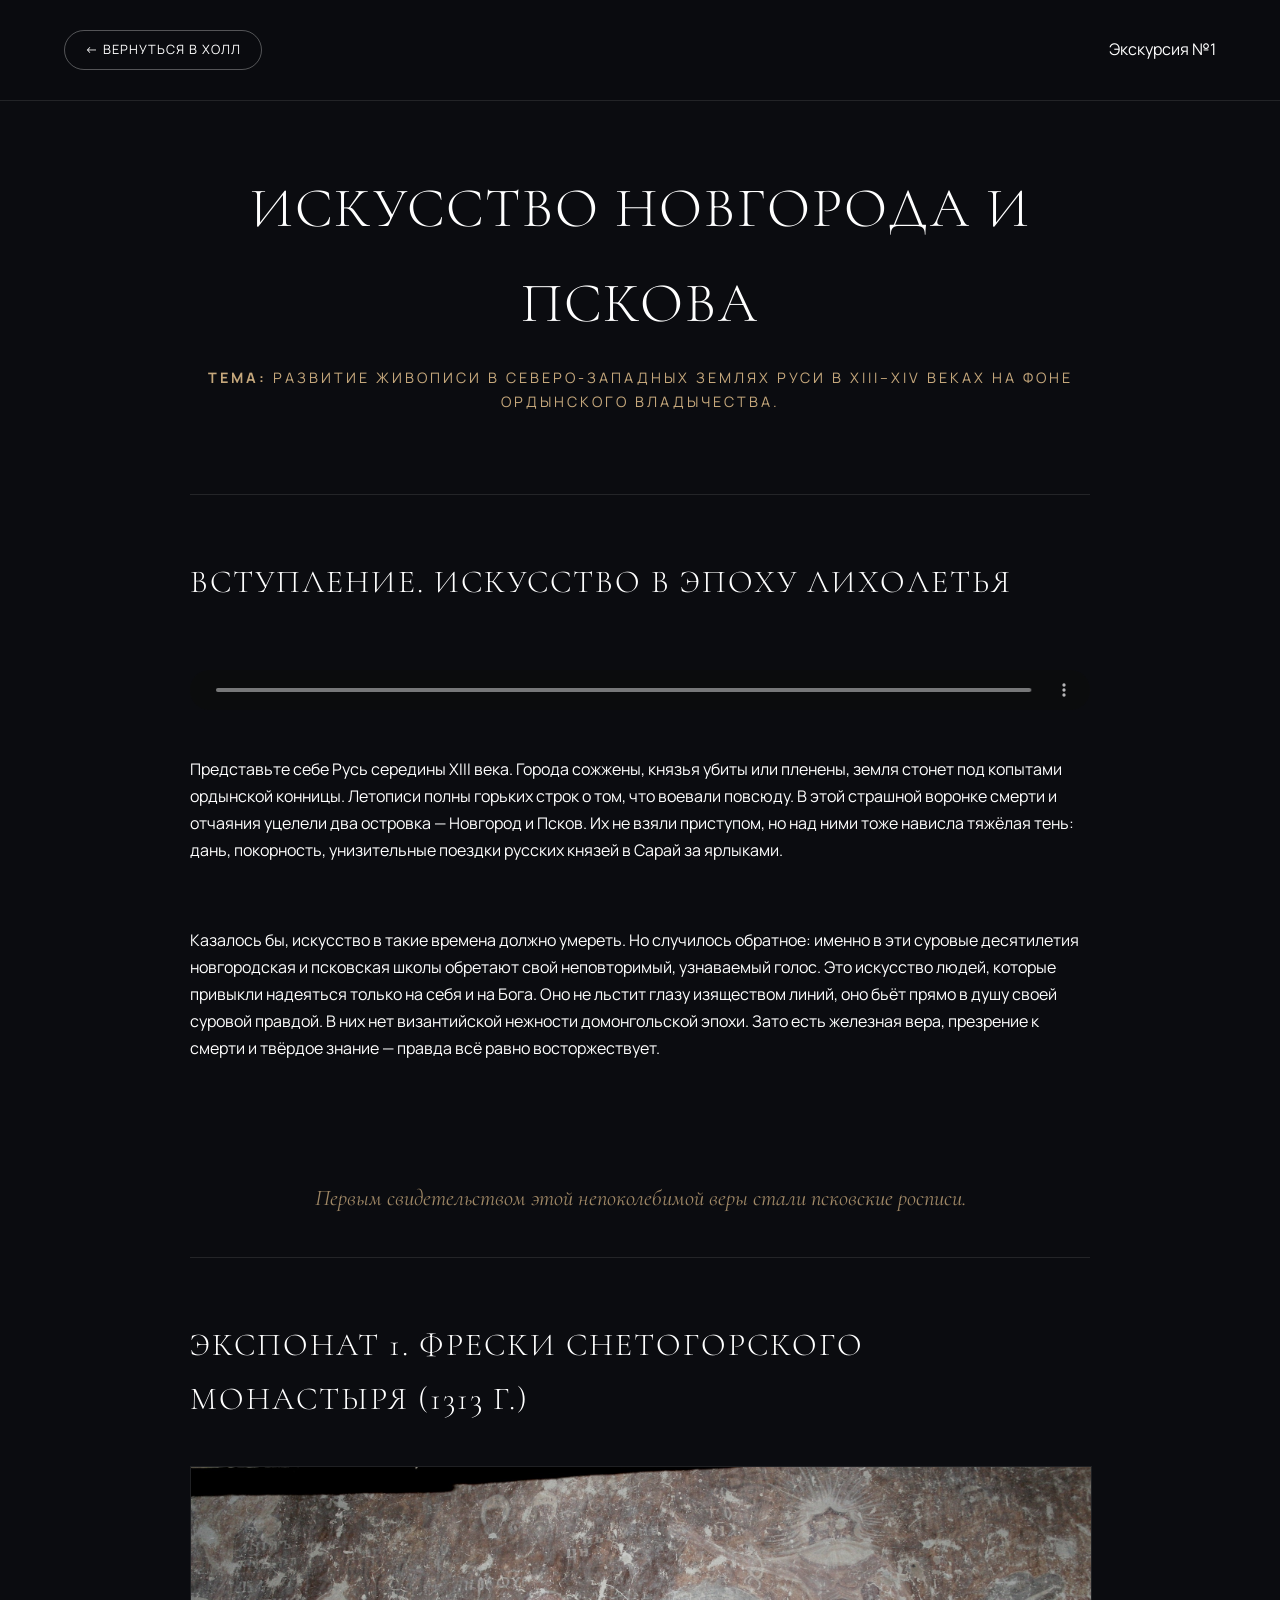
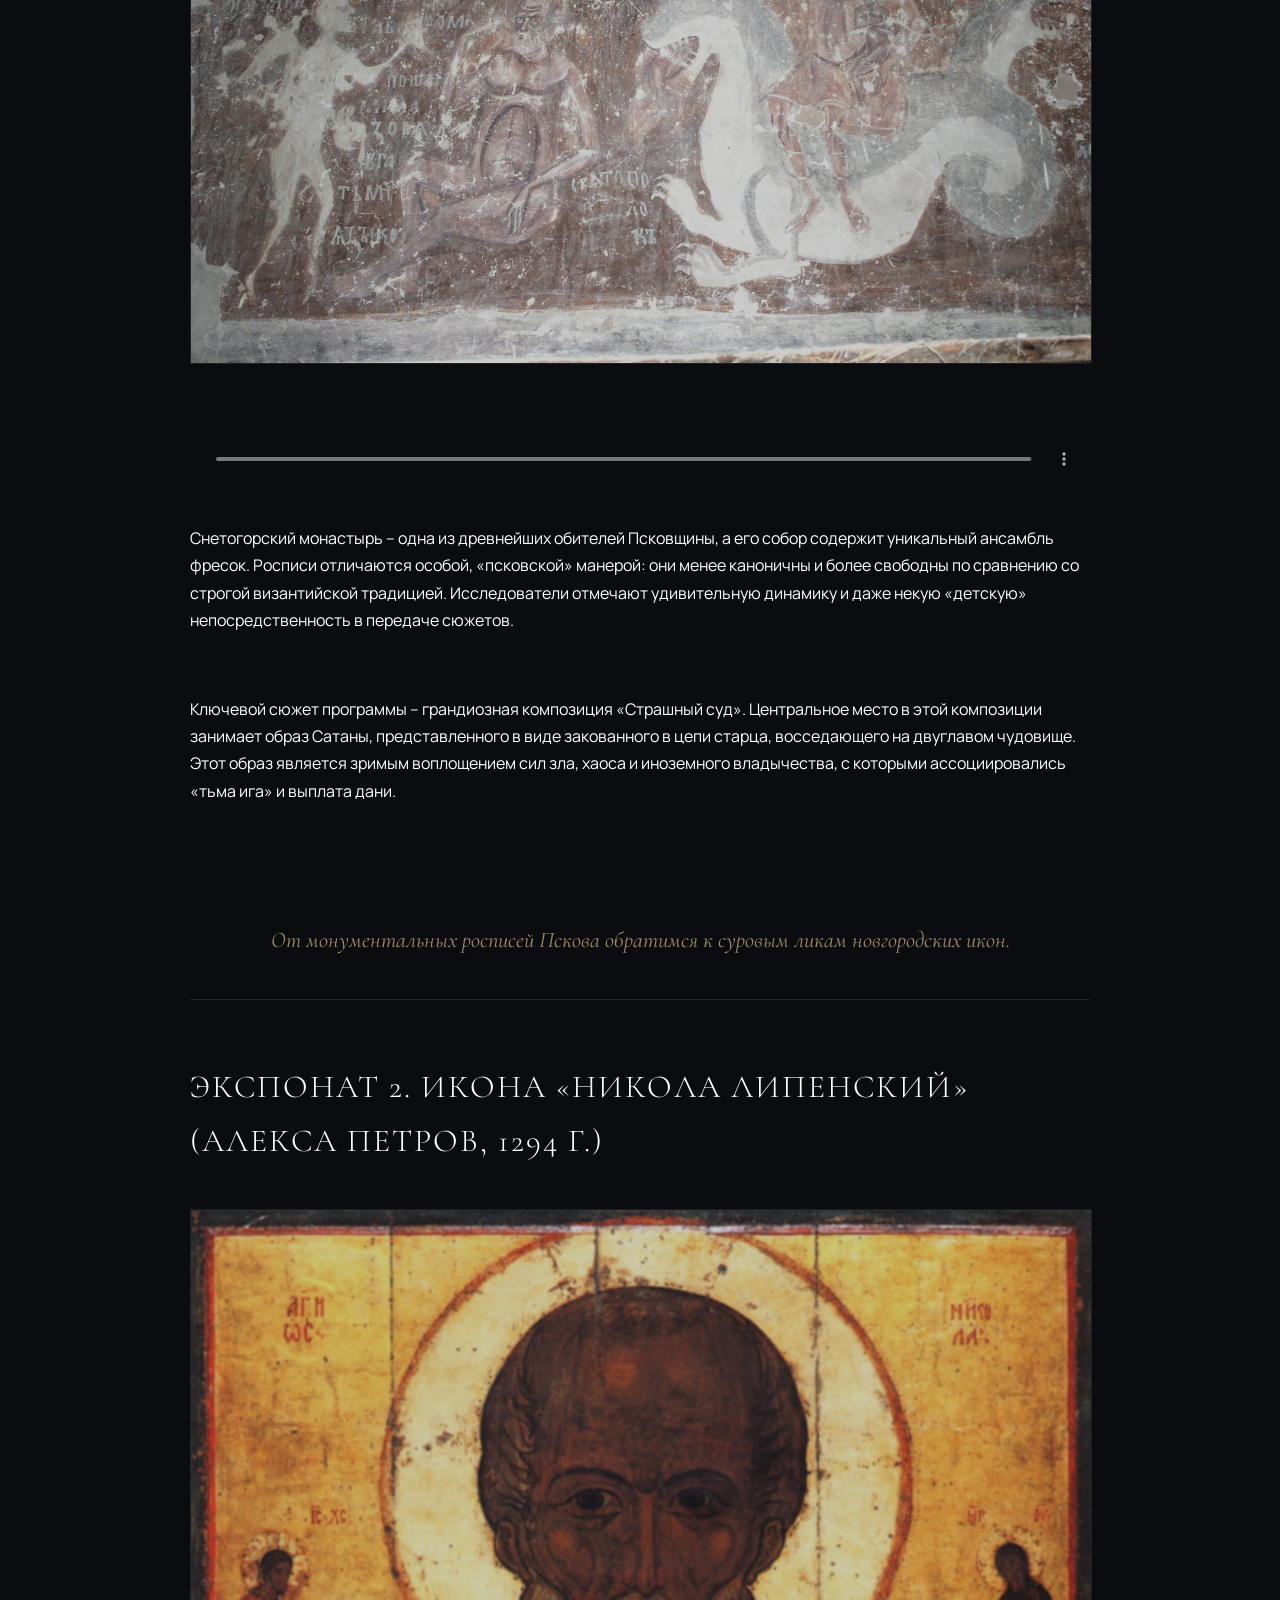
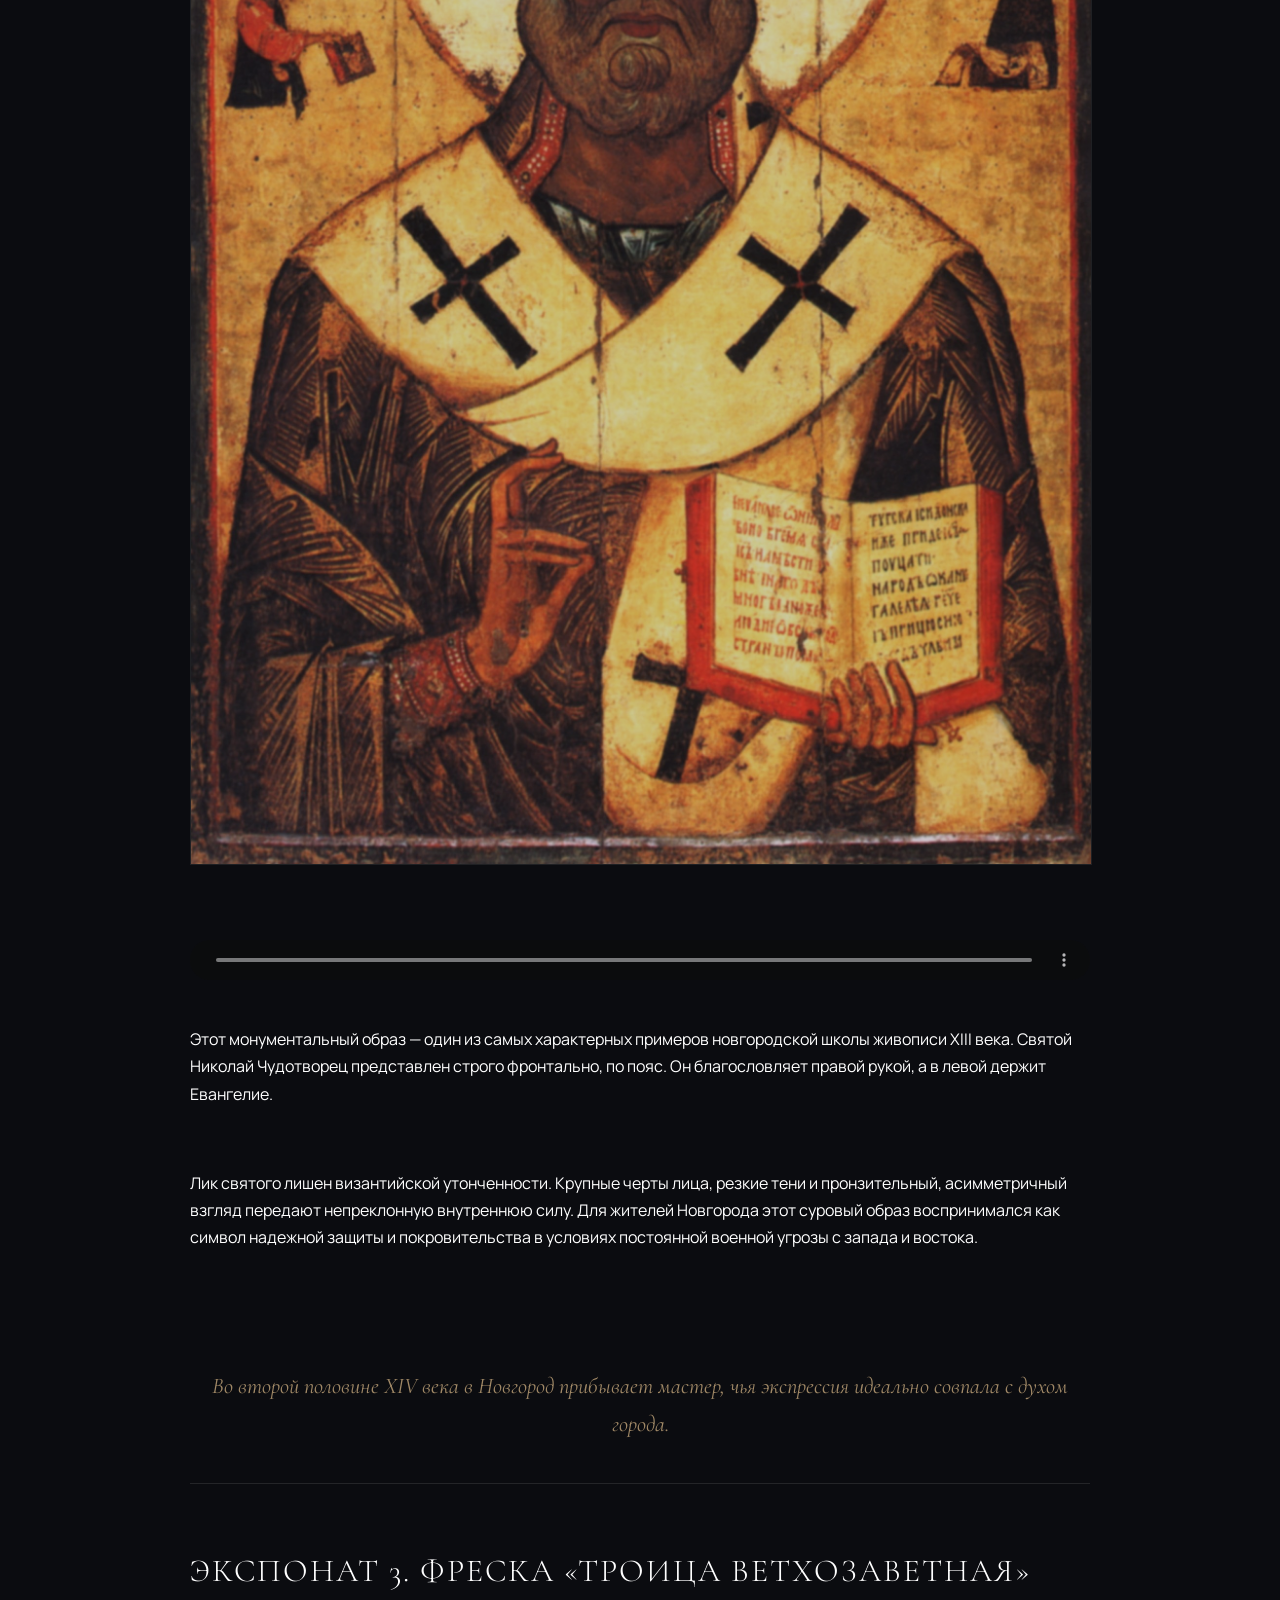
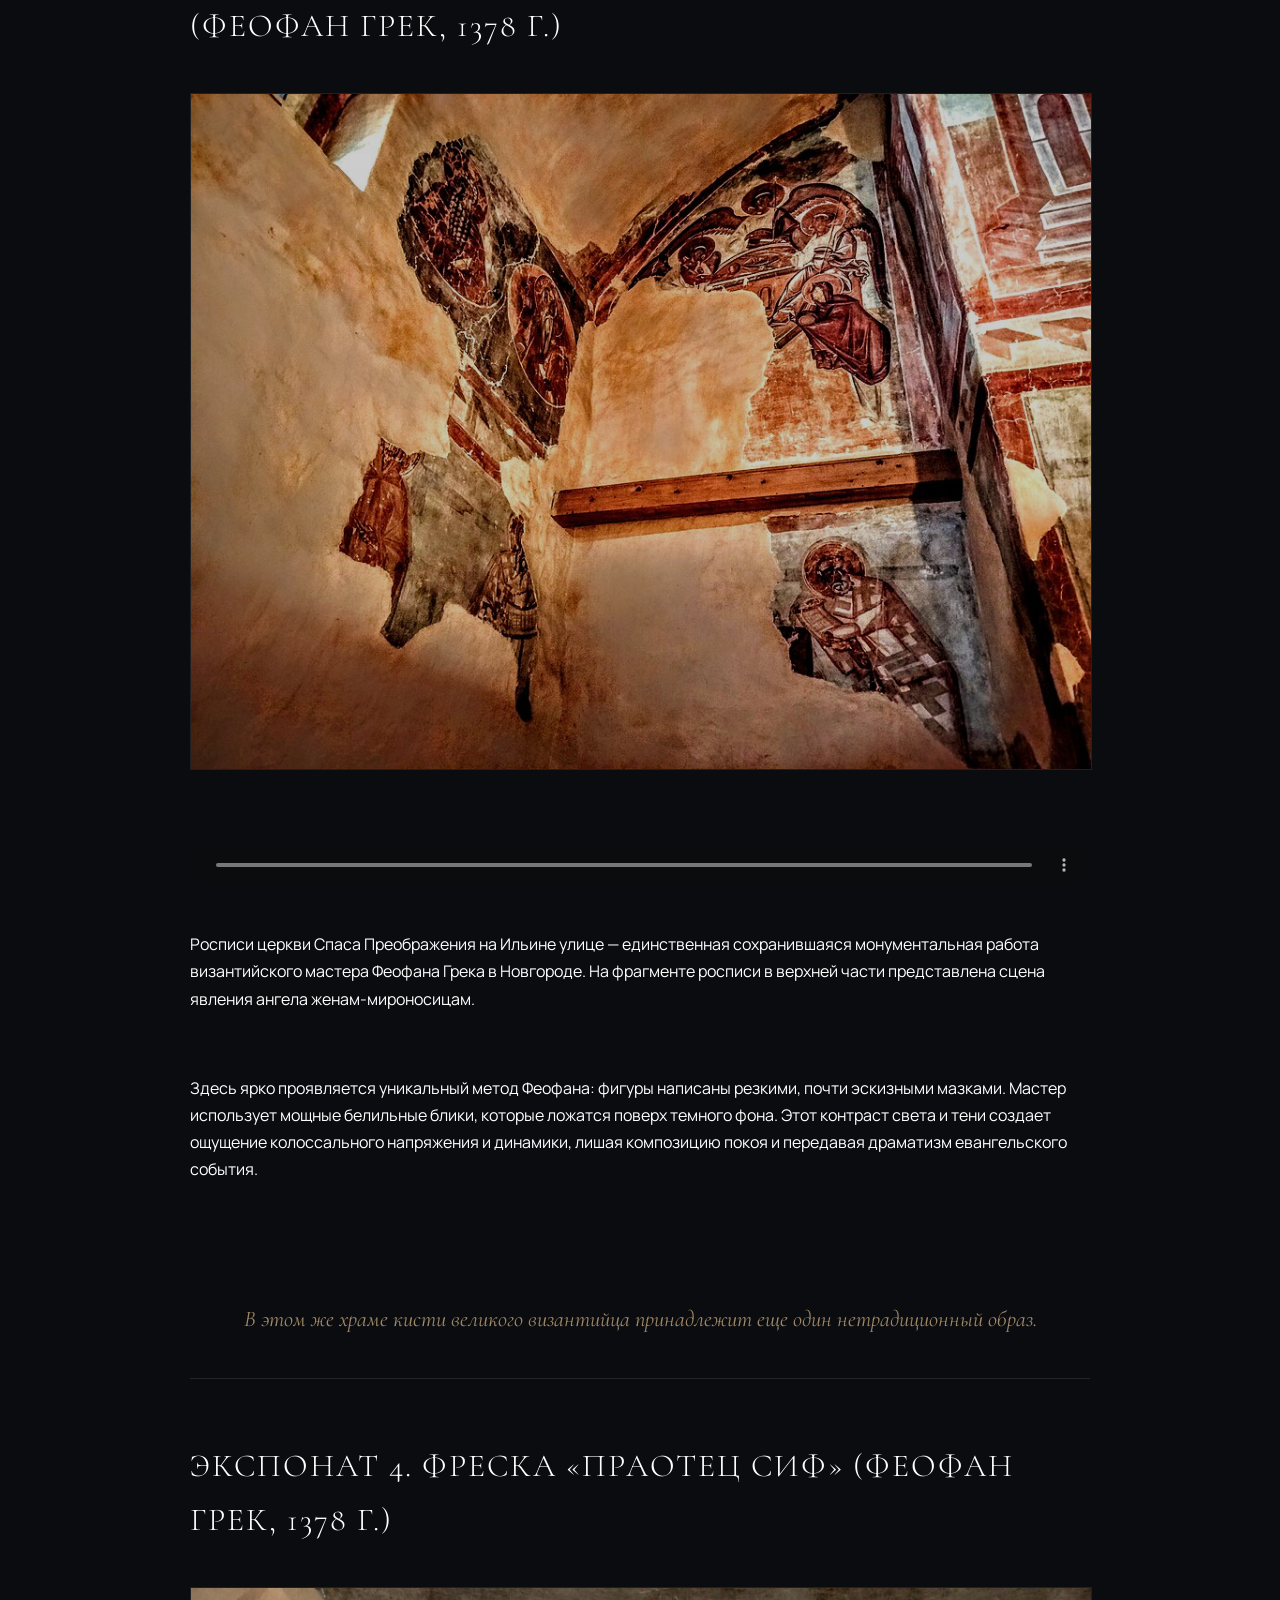
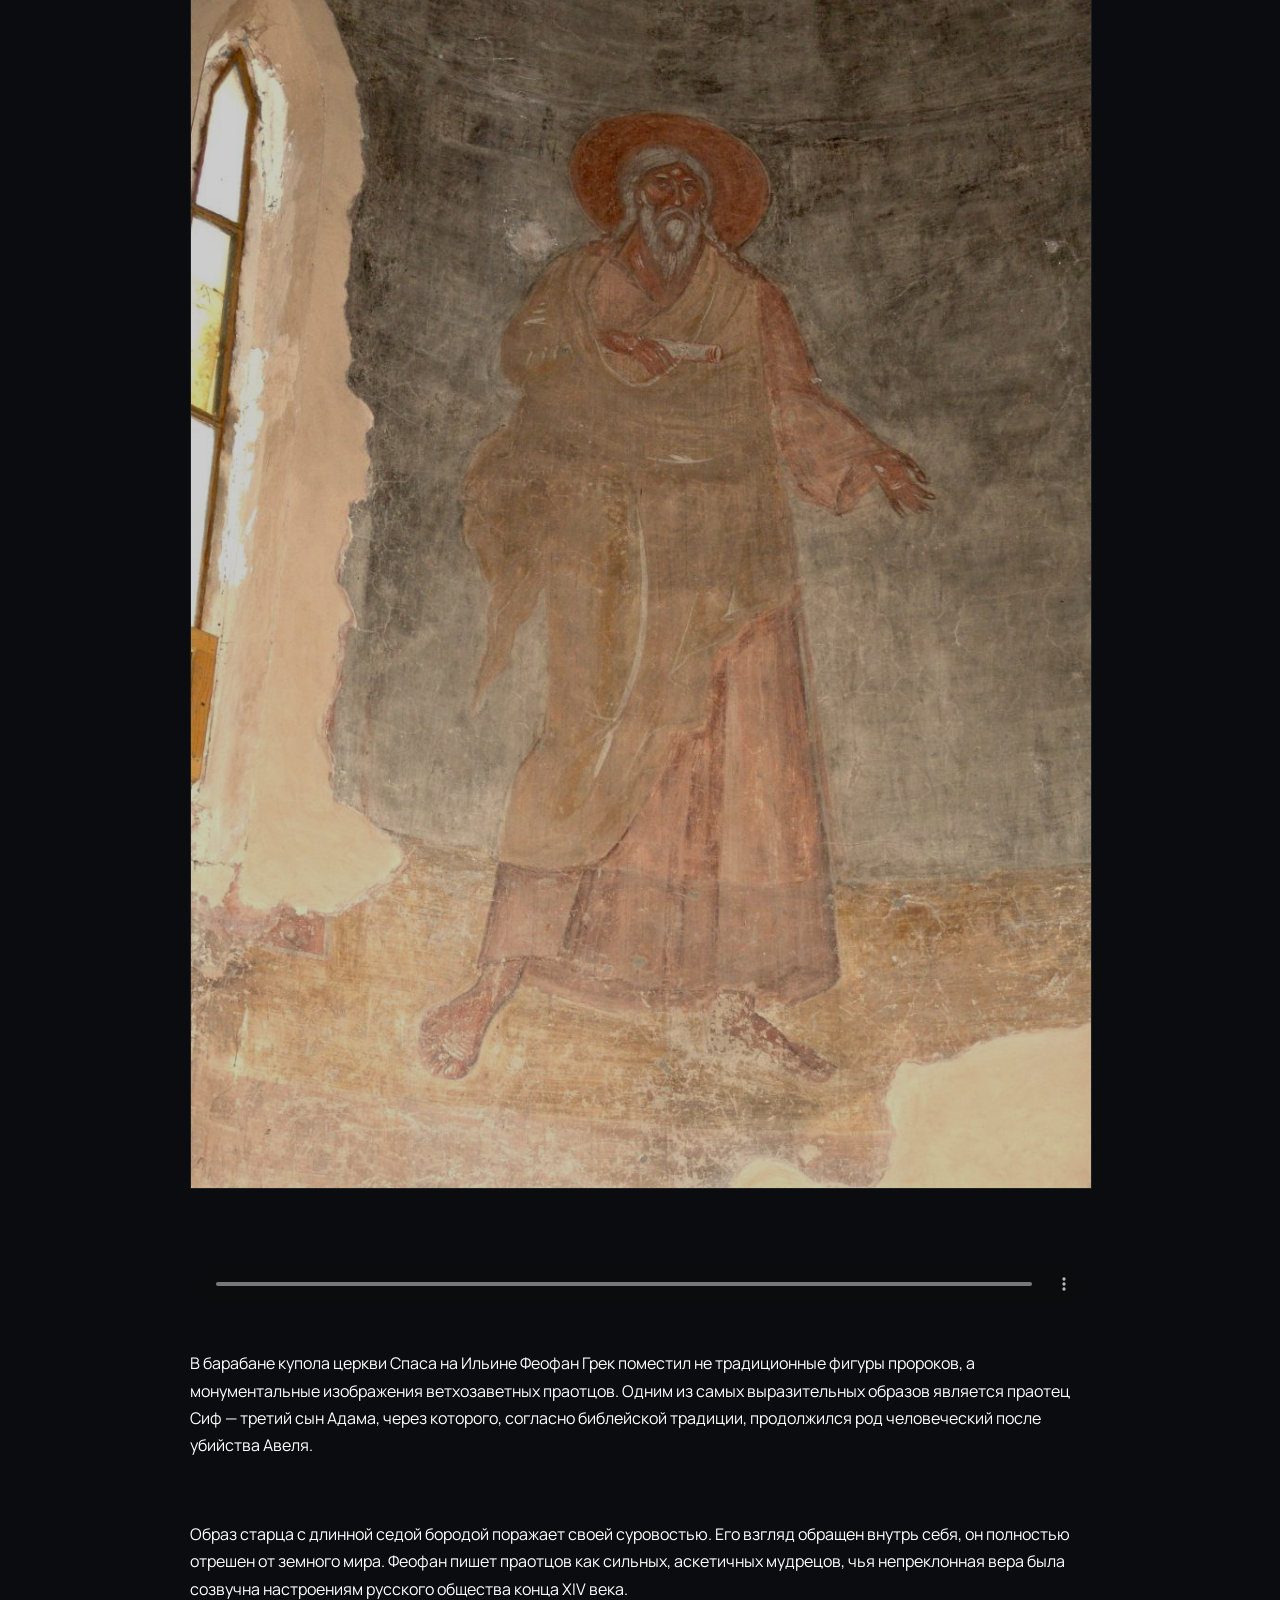
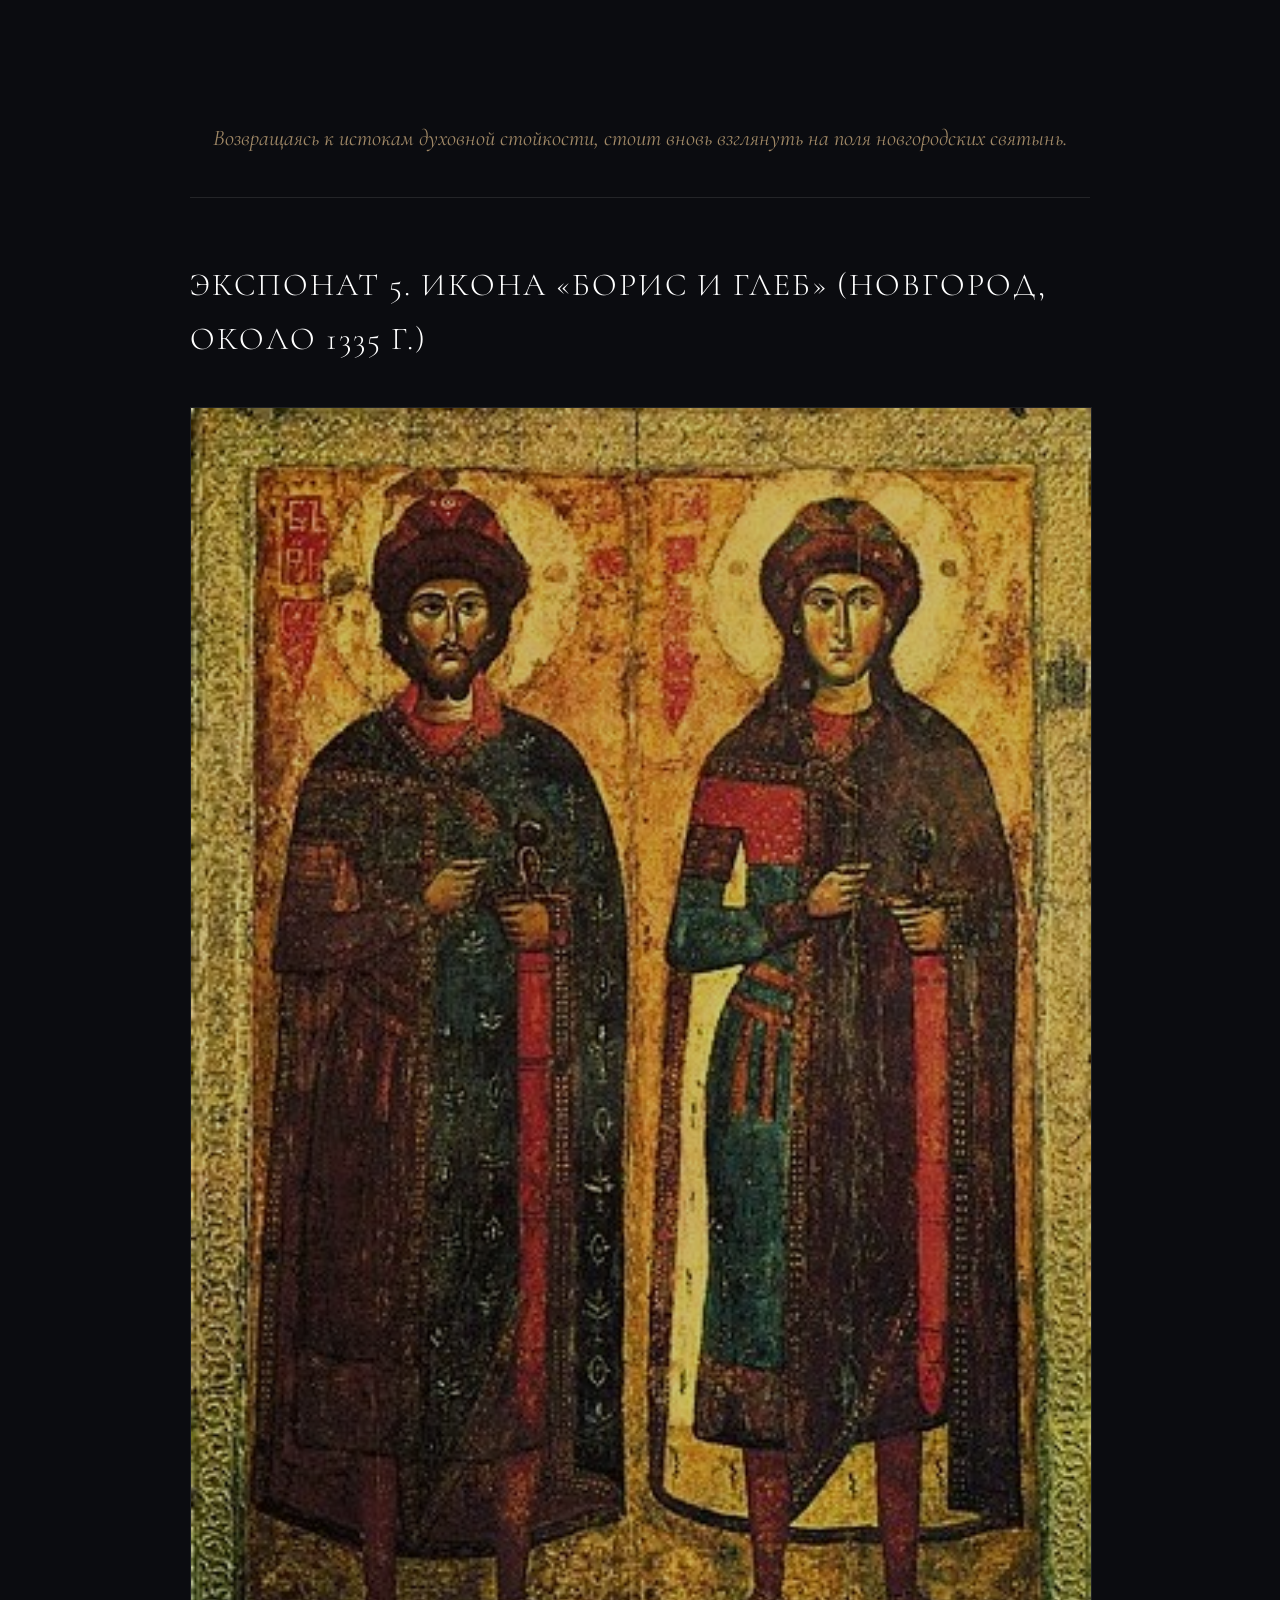
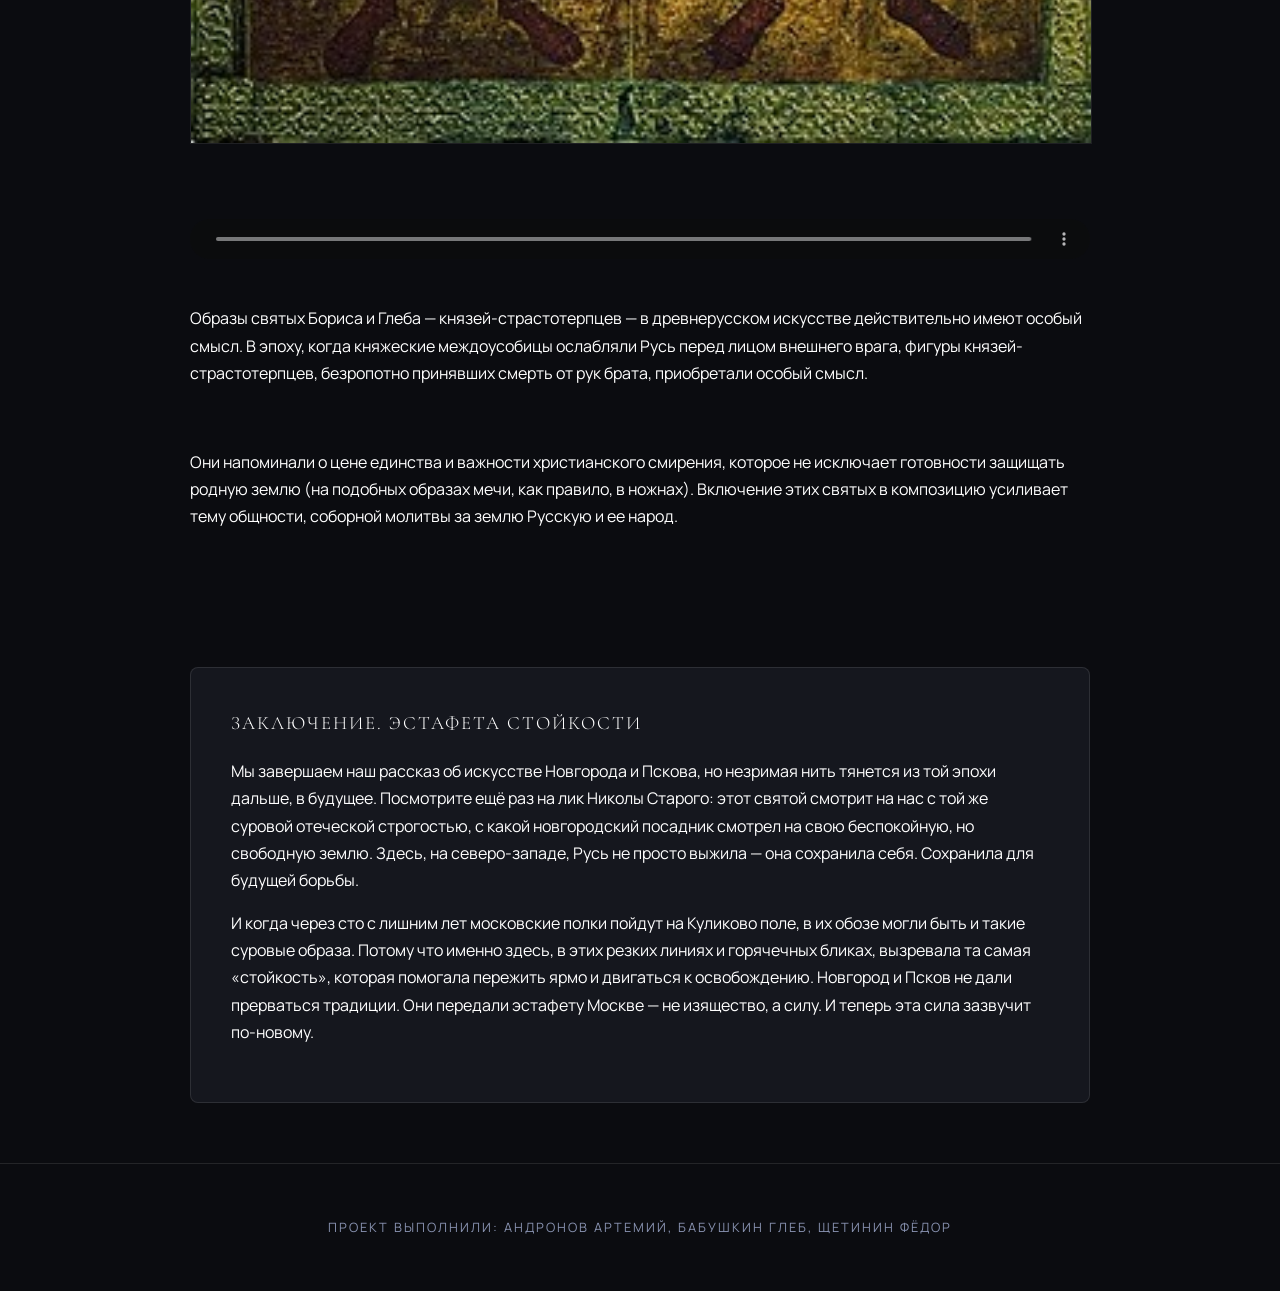
==== commit 93dc3e8b: "Update excursion1.html" ====
--- a/excursion1.html
+++ b/excursion1.html
@@ -49,7 +49,7 @@
         </div>
 
         <div class="exhibit">
-            <h3>Экспонат 2. Икона «Никола» (Новгород, XIII в.)</h3>
+            <h3>Экспонат 2. Икона «Никола Липенский» (Алекса Петров, 1294 г.)</h3>
             <img src="img/nikola.jpg" alt="Икона Никола Старый">
             <audio controls>
                 <source src="audio/13.mp3" type="audio/mpeg">
@@ -63,7 +63,7 @@
         </div>
 
         <div class="exhibit">
-            <h3>Экспонат 3. Фреска «Жены-мироносицы у гроба» (Феофан Грек, 1378 г.)</h3>
+            <h3>Экспонат 3. Фреска «Троица Ветхозаветная» (Феофан Грек, 1378 г.)</h3>
             <img src="img/slepoi.jpg" alt="Фрески церкви Спаса на Ильине">
             <audio controls>
                 <source src="audio/14.mp3" type="audio/mpeg">
@@ -91,7 +91,7 @@
         </div>
 
         <div class="exhibit">
-            <h3>Экспонат 5. Икона «Борис и Глеб»</h3>
+            <h3>Экспонат 5. Икона «Борис и Глеб» (Новгород, около 1335 г.)</h3>
             <img src="img/boris_gleb.jpg" alt="Святые Борис и Глеб">
             <audio controls>
                 <source src="audio/16.mp3" type="audio/mpeg">
@@ -114,4 +114,3 @@
 
 </body>
 </html>
-
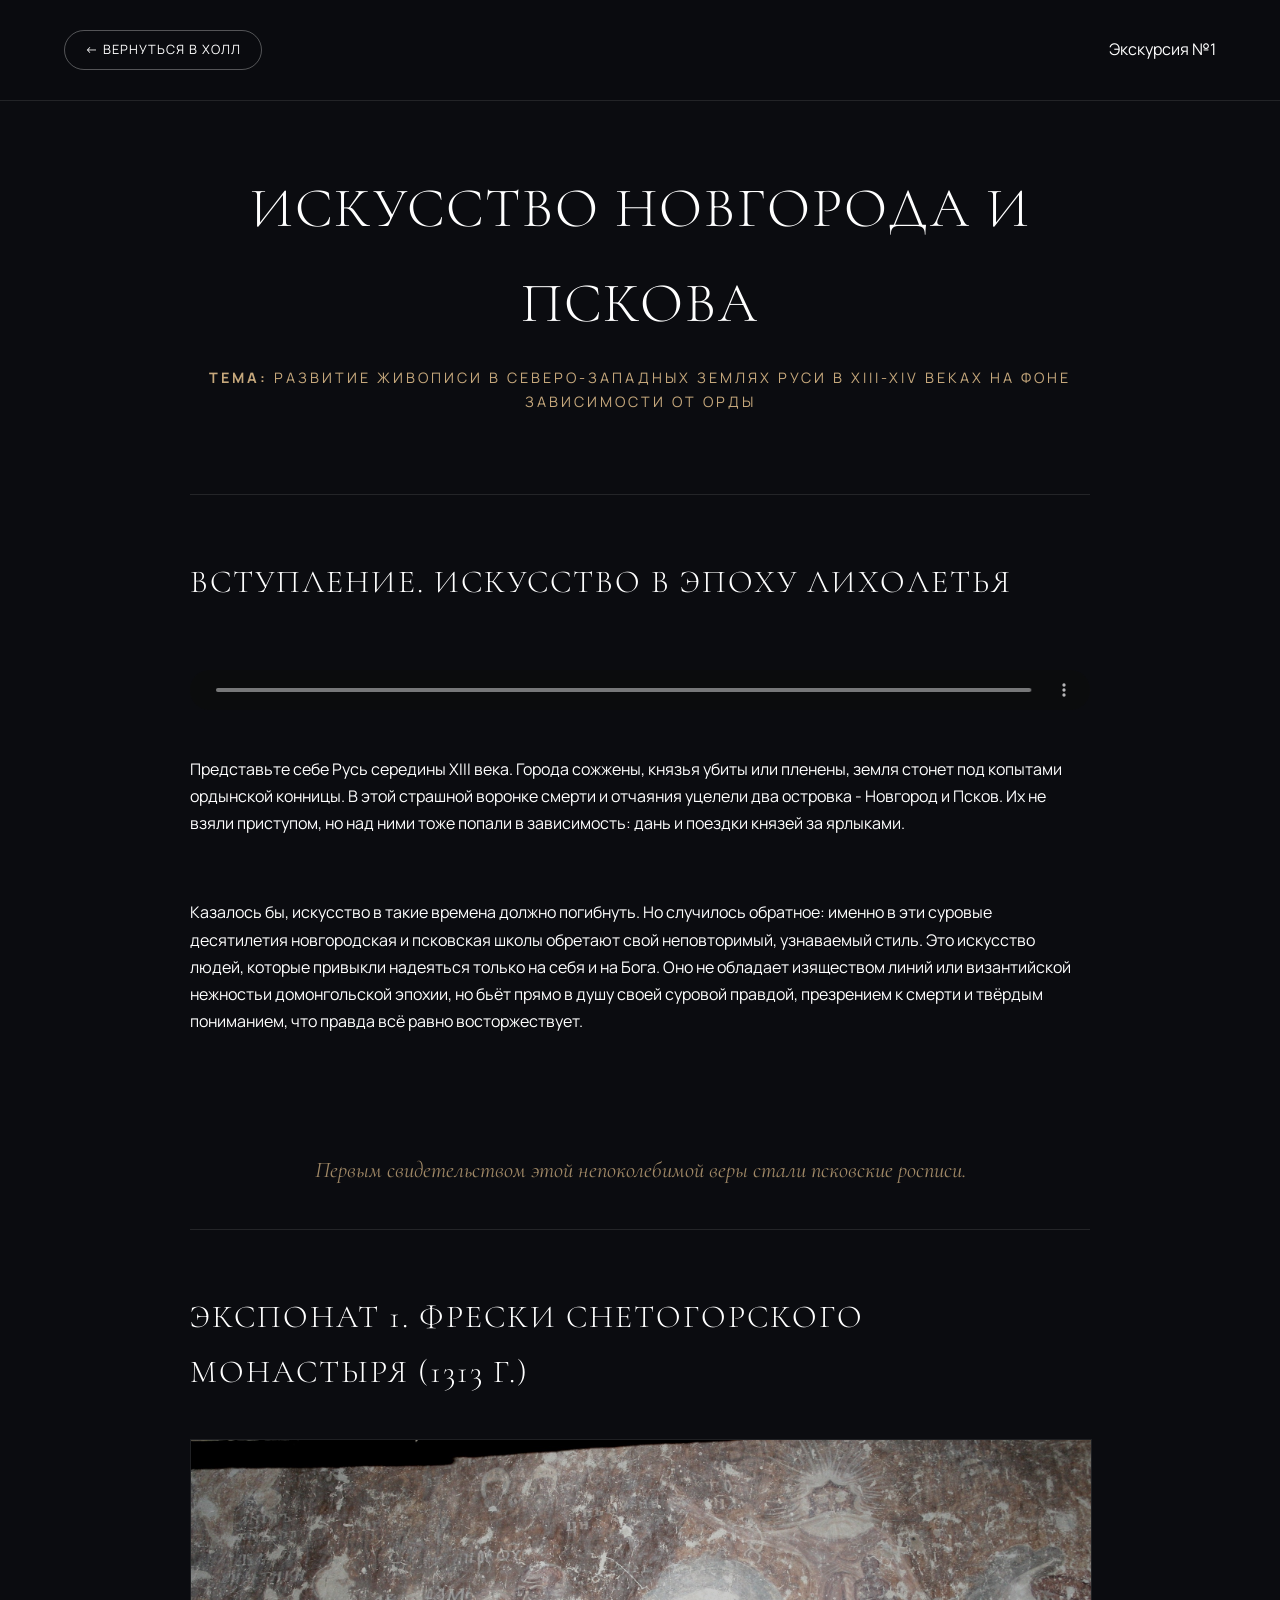
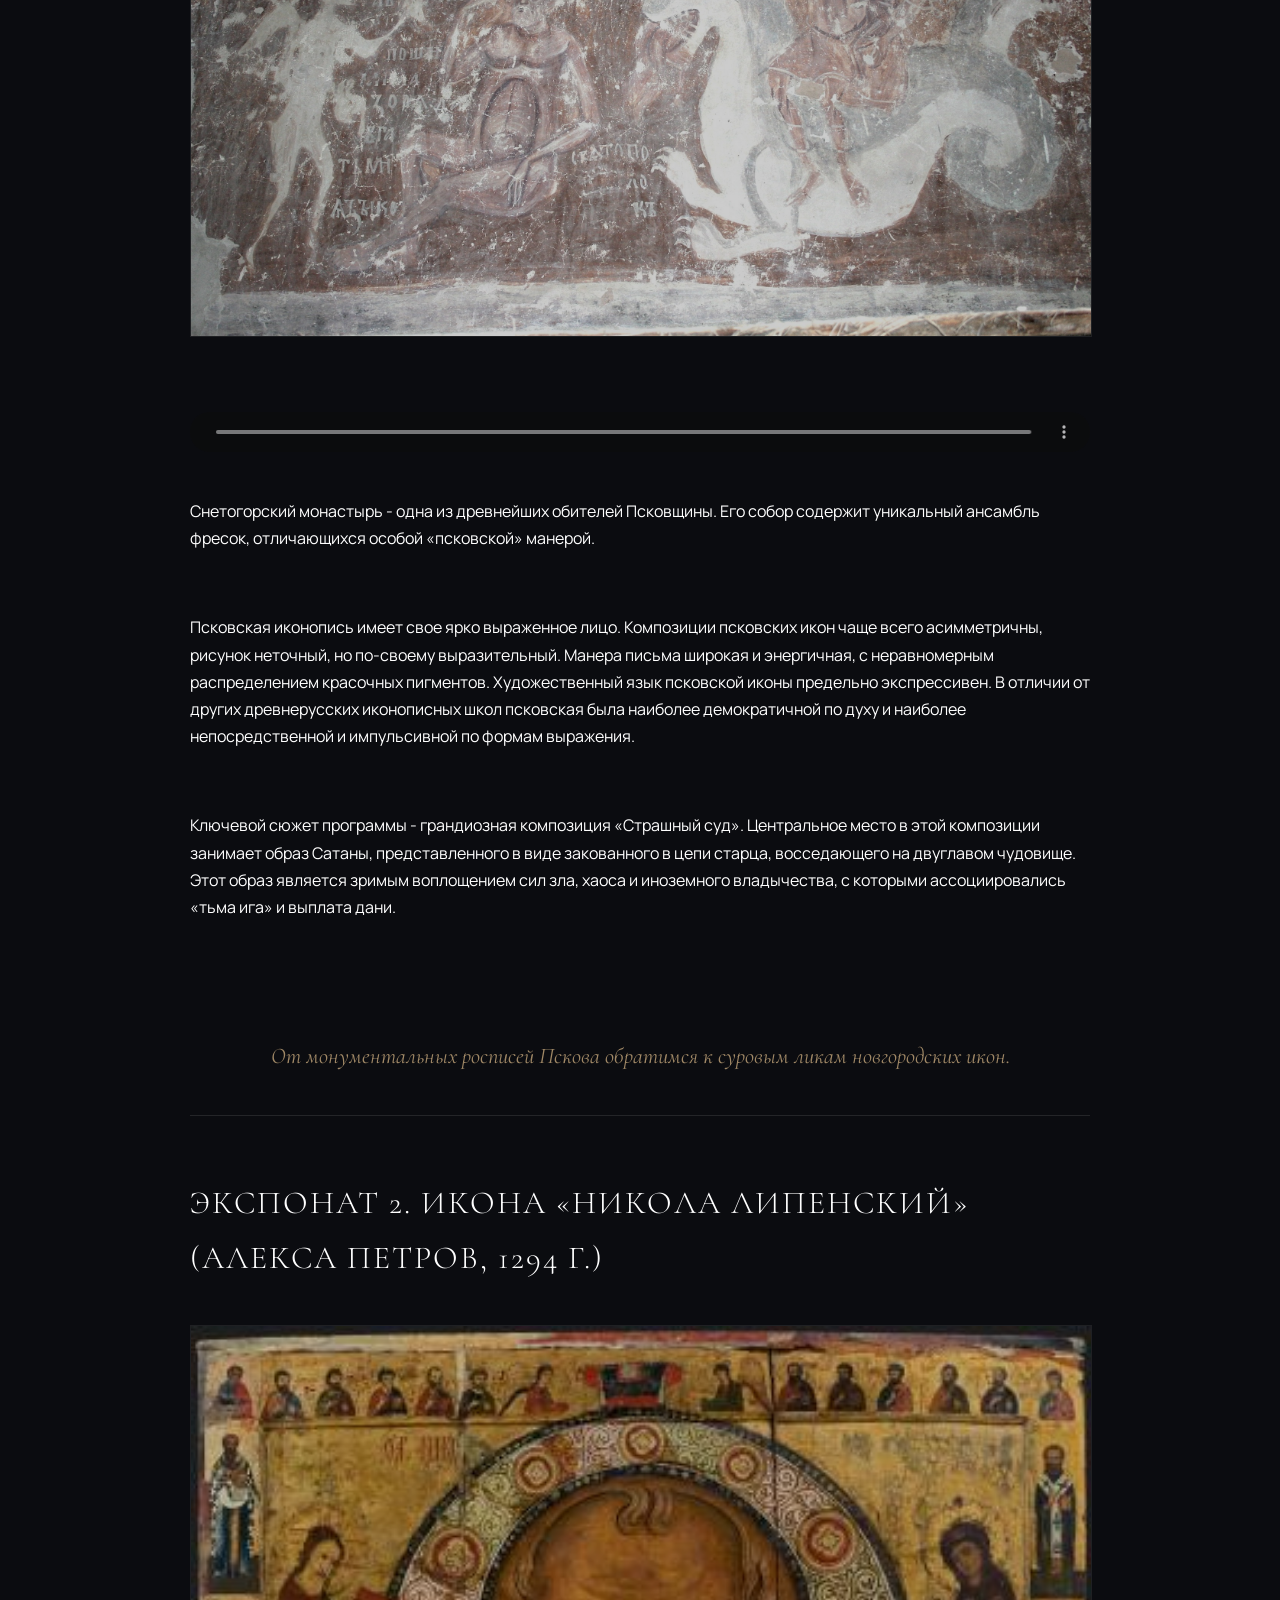
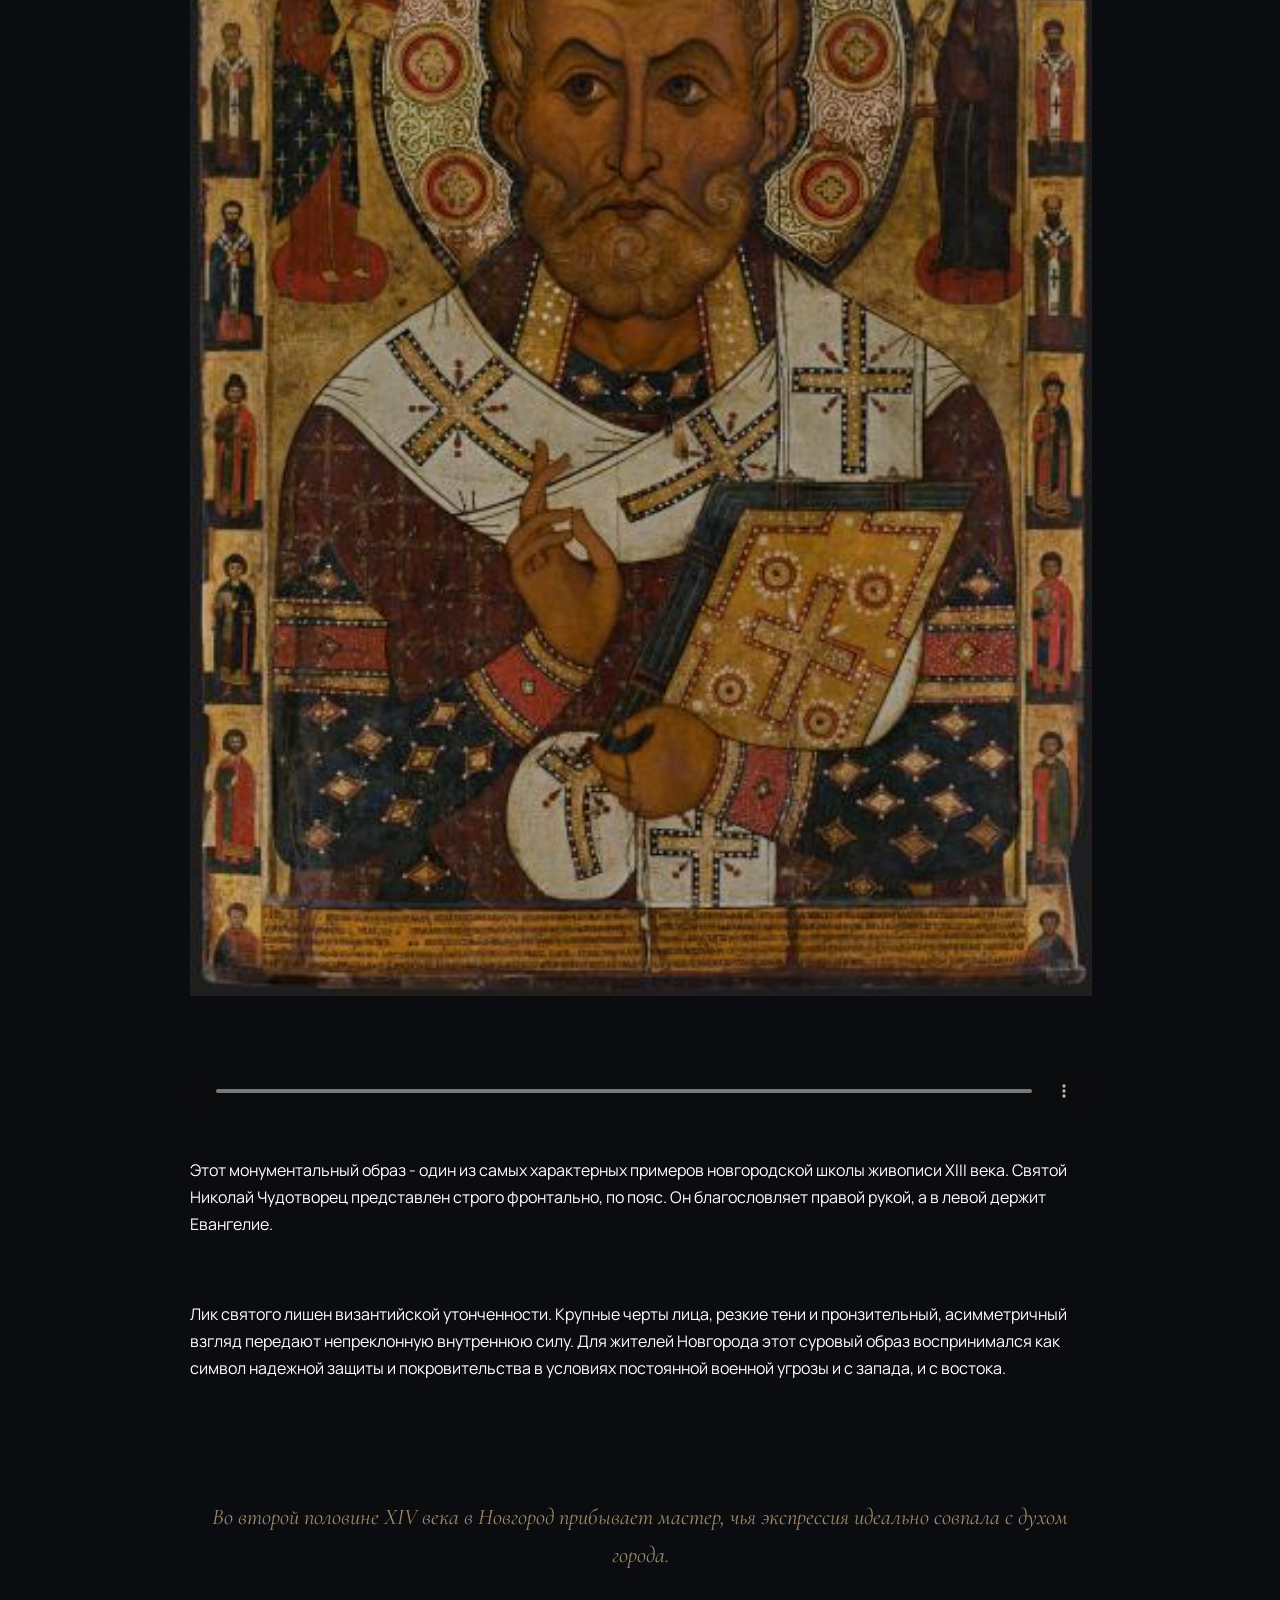
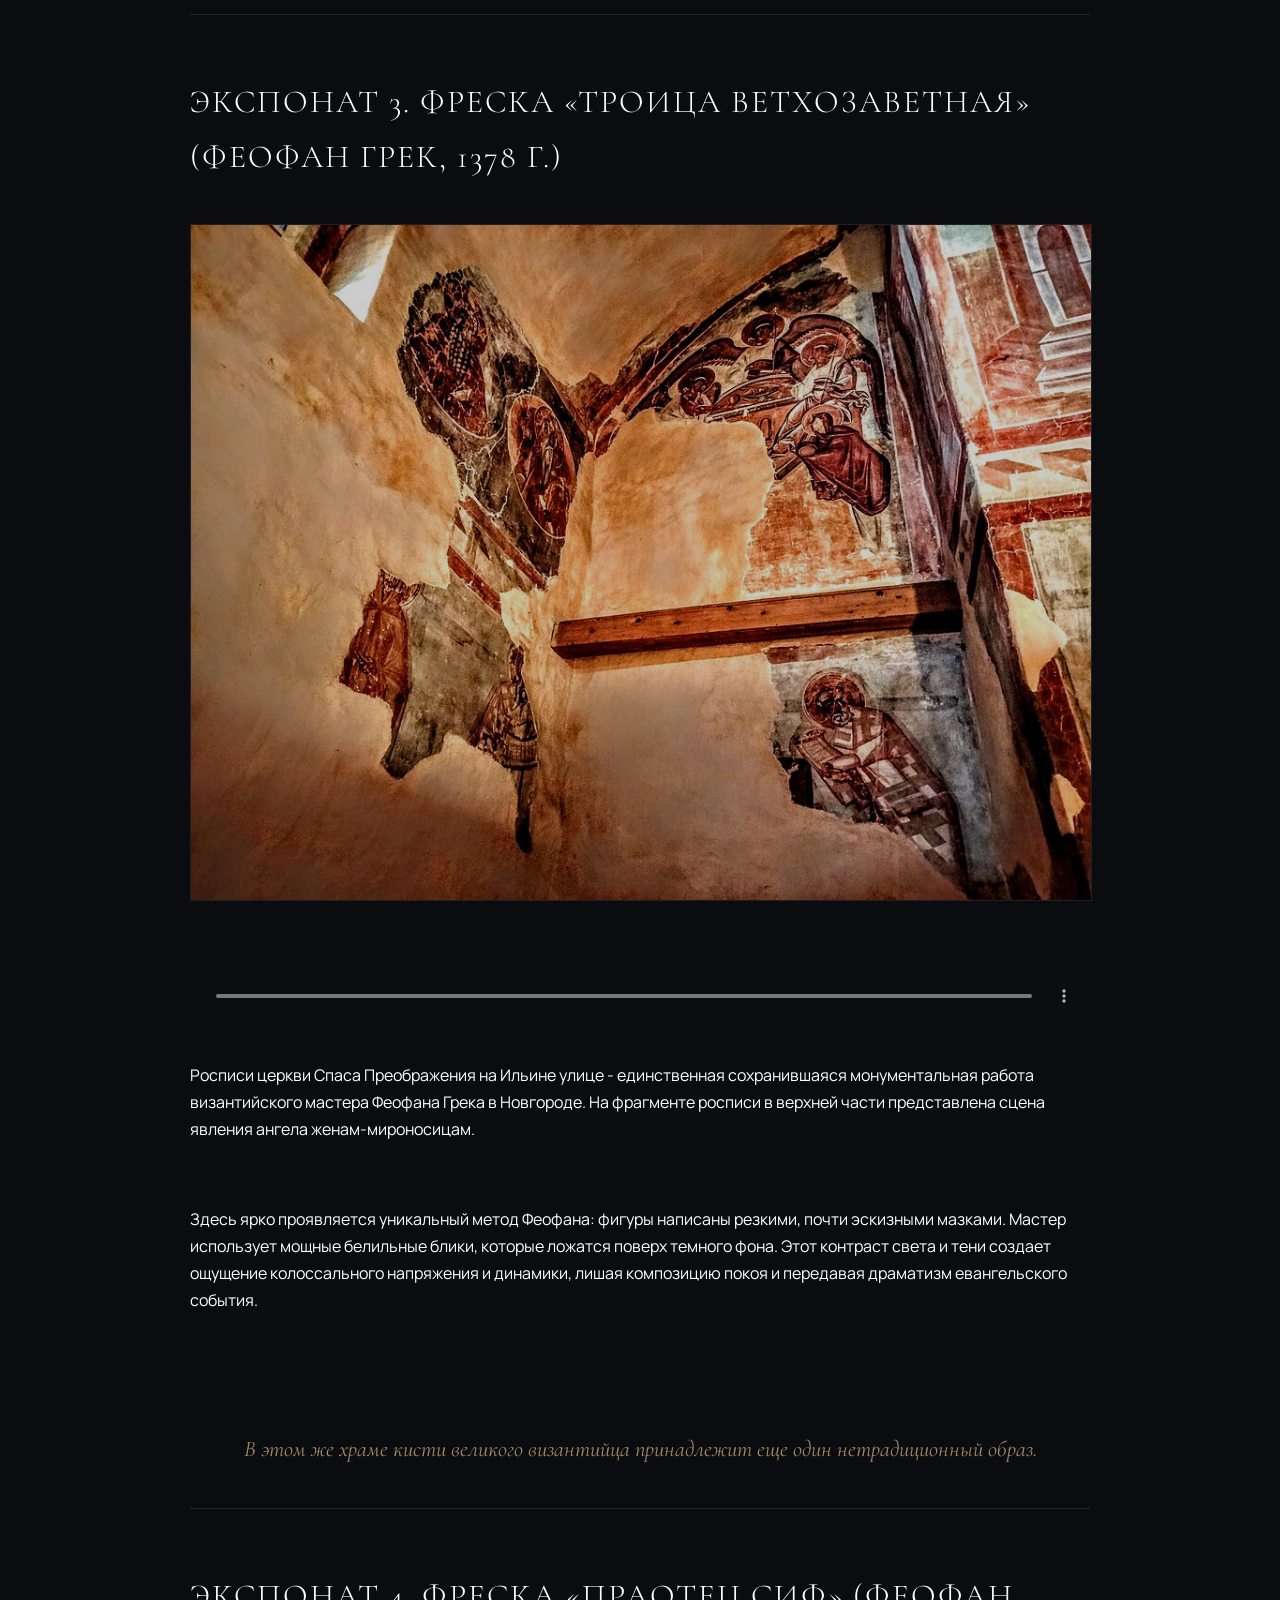
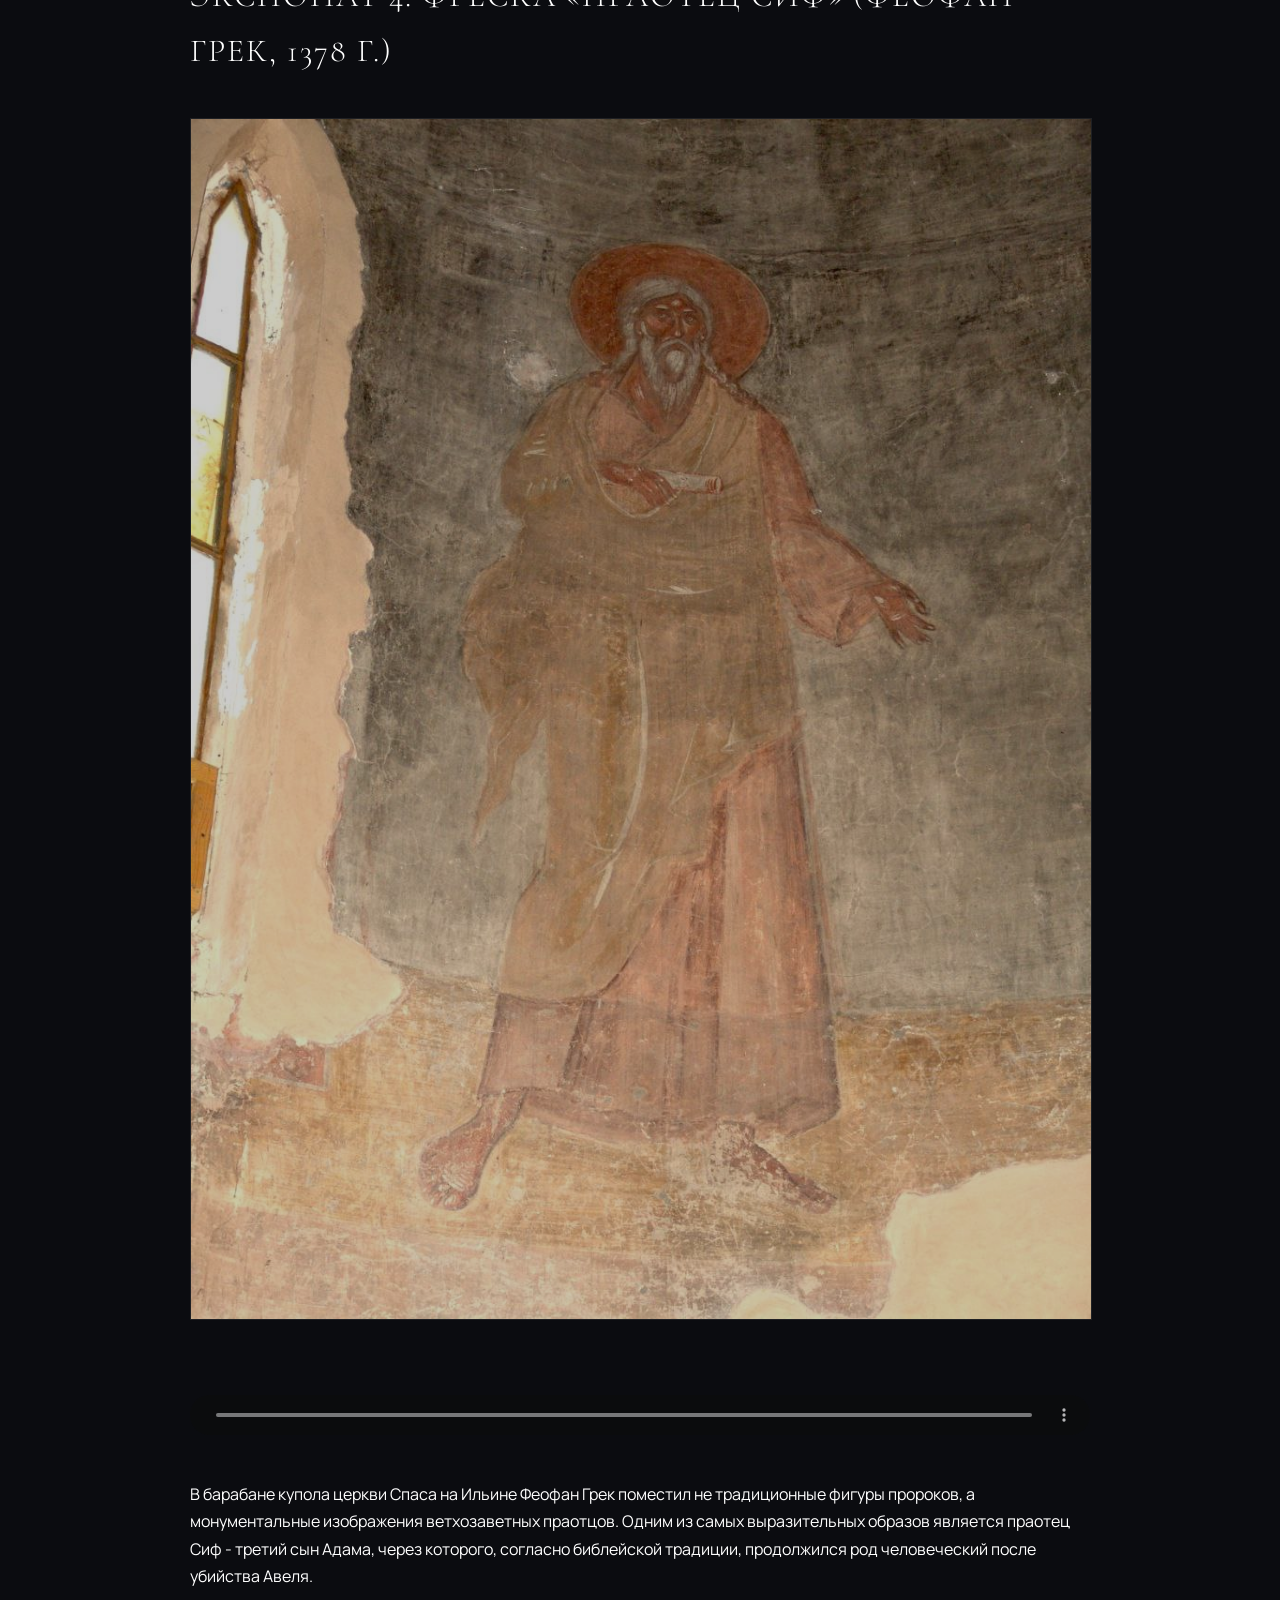
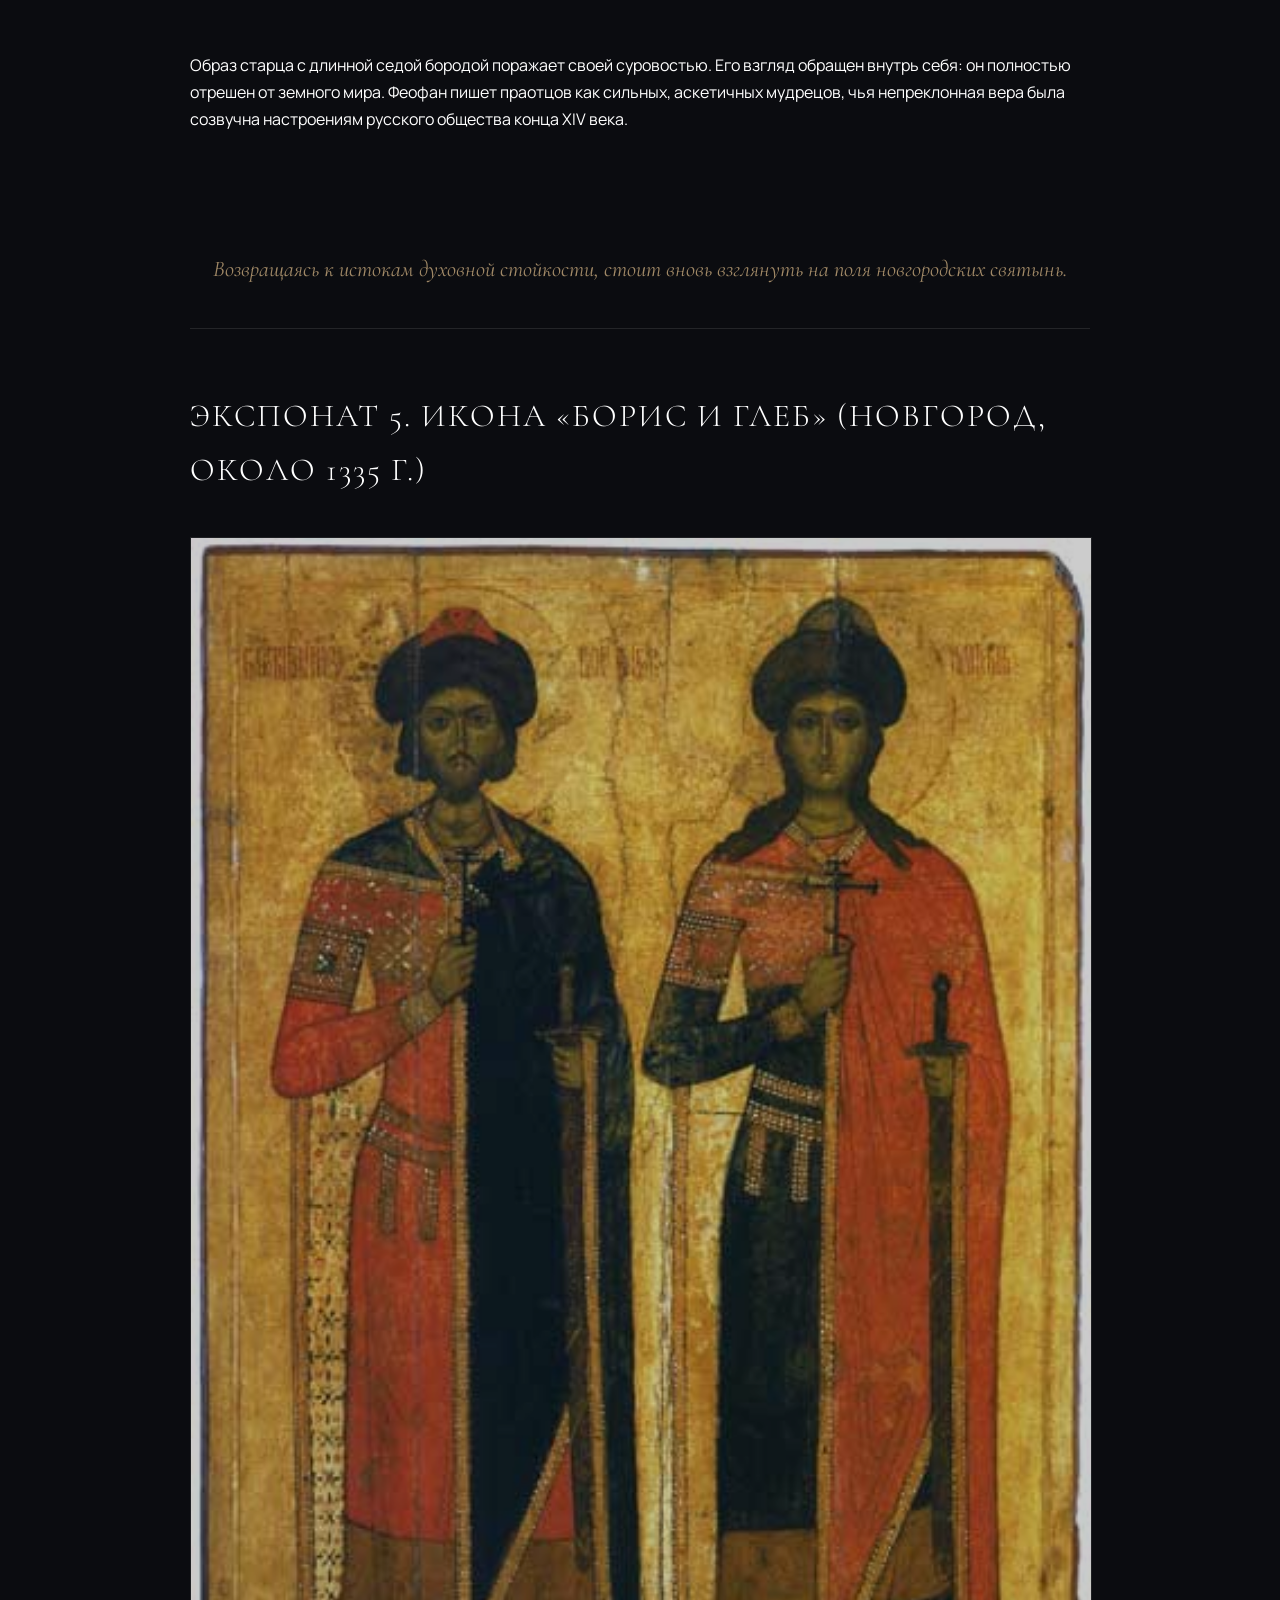
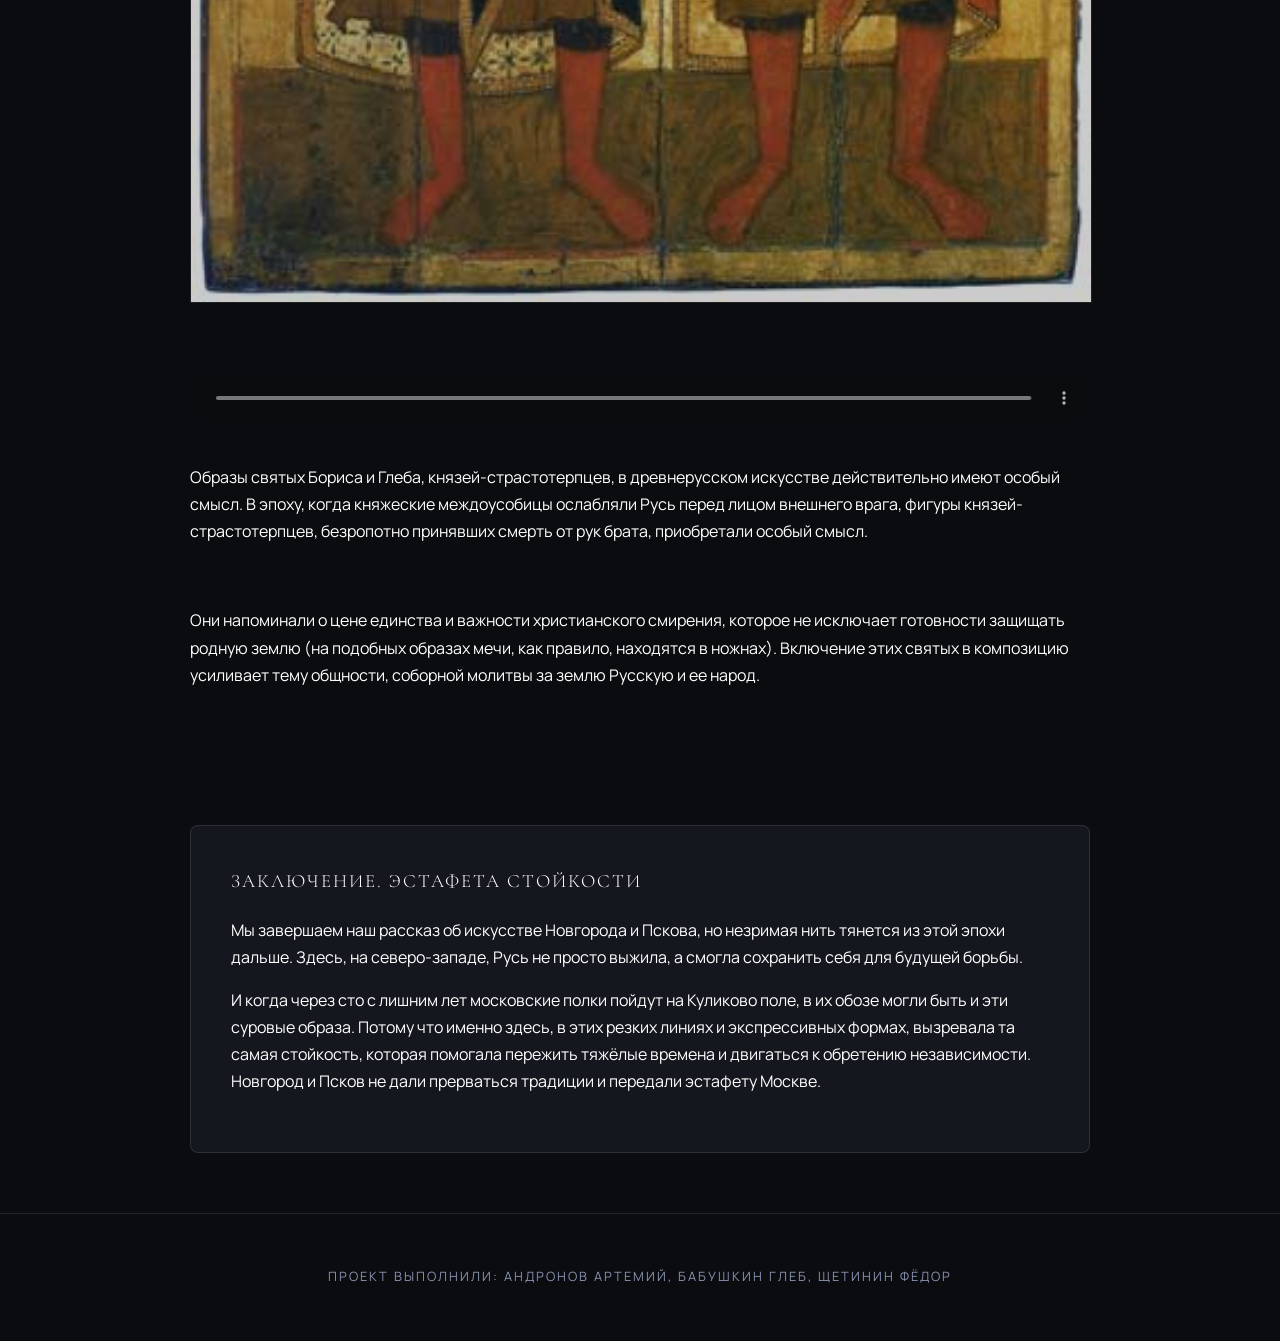
==== commit ad29ffff: "Update excursion1.html" ====
--- a/excursion1.html
+++ b/excursion1.html
@@ -17,7 +17,7 @@
         
         <div class="excursion-title">
             <h1>Искусство Новгорода и Пскова</h1>
-            <p><strong>Тема:</strong> Развитие живописи в северо-западных землях Руси в XIII–XIV веках на фоне ордынского владычества.</p>
+            <p><strong>Тема:</strong> Развитие живописи в северо-западных землях Руси в XIII-XIV веках на фоне зависимости от Орды</p>
         </div>
 
         <div class="exhibit">
@@ -26,8 +26,8 @@
                 <source src="audio/11.mp3" type="audio/mpeg">
                 Ваш браузер не поддерживает аудио.
             </audio>
-            <p>Представьте себе Русь середины XIII века. Города сожжены, князья убиты или пленены, земля стонет под копытами ордынской конницы. Летописи полны горьких строк о том, что воевали повсюду. В этой страшной воронке смерти и отчаяния уцелели два островка — Новгород и Псков. Их не взяли приступом, но над ними тоже нависла тяжёлая тень: дань, покорность, унизительные поездки русских князей в Сарай за ярлыками.</p>
-            <p>Казалось бы, искусство в такие времена должно умереть. Но случилось обратное: именно в эти суровые десятилетия новгородская и псковская школы обретают свой неповторимый, узнаваемый голос. Это искусство людей, которые привыкли надеяться только на себя и на Бога. Оно не льстит глазу изяществом линий, оно бьёт прямо в душу своей суровой правдой. В них нет византийской нежности домонгольской эпохи. Зато есть железная вера, презрение к смерти и твёрдое знание — правда всё равно восторжествует.</p>
+            <p>Представьте себе Русь середины XIII века. Города сожжены, князья убиты или пленены, земля стонет под копытами ордынской конницы. В этой страшной воронке смерти и отчаяния уцелели два островка - Новгород и Псков. Их не взяли приступом, но над ними тоже попали в зависимость: дань и поездки князей за ярлыками.</p>
+            <p>Казалось бы, искусство в такие времена должно погибнуть. Но случилось обратное: именно в эти суровые десятилетия новгородская и псковская школы обретают свой неповторимый, узнаваемый стиль. Это искусство людей, которые привыкли надеяться только на себя и на Бога. Оно не обладает изяществом линий или византийской нежностьи домонгольской эпохии, но бьёт прямо в душу своей суровой правдой, презрением к смерти и твёрдым пониманием, что правда всё равно восторжествует.</p>
         </div>
 
         <div class="transition">
@@ -40,8 +40,9 @@
             <audio controls>
                 <source src="audio/12.mp3" type="audio/mpeg">
             </audio>
-            <p>Снетогорский монастырь – одна из древнейших обителей Псковщины, а его собор содержит уникальный ансамбль фресок. Росписи отличаются особой, «псковской» манерой: они менее каноничны и более свободны по сравнению со строгой византийской традицией. Исследователи отмечают удивительную динамику и даже некую «детскую» непосредственность в передаче сюжетов.</p>
-            <p>Ключевой сюжет программы – грандиозная композиция «Страшный суд». Центральное место в этой композиции занимает образ Сатаны, представленного в виде закованного в цепи старца, восседающего на двуглавом чудовище. Этот образ является зримым воплощением сил зла, хаоса и иноземного владычества, с которыми ассоциировались «тьма ига» и выплата дани.</p>
+            <p>Снетогорский монастырь - одна из древнейших обителей Псковщины. Его собор содержит уникальный ансамбль фресок, отличающихся особой «псковской» манерой.</p>
+            <p>Псковская иконопись имеет свое ярко выраженное лицо. Композиции псковских икон чаще всего асимметричны, рисунок неточный, но по-своему выразительный. Манера письма широкая и энергичная, с неравномерным распределением красочных пигментов. Художественный язык псковской иконы предельно экспрессивен. В отличии от других древнерусских иконописных школ псковская была наиболее демократичной по духу и наиболее непосредственной и импульсивной по формам выражения.</p>
+            <p>Ключевой сюжет программы - грандиозная композиция «Страшный суд». Центральное место в этой композиции занимает образ Сатаны, представленного в виде закованного в цепи старца, восседающего на двуглавом чудовище. Этот образ является зримым воплощением сил зла, хаоса и иноземного владычества, с которыми ассоциировались «тьма ига» и выплата дани.</p>
         </div>
 
         <div class="transition">
@@ -54,8 +55,8 @@
             <audio controls>
                 <source src="audio/13.mp3" type="audio/mpeg">
             </audio>
-            <p>Этот монументальный образ — один из самых характерных примеров новгородской школы живописи XIII века. Святой Николай Чудотворец представлен строго фронтально, по пояс. Он благословляет правой рукой, а в левой держит Евангелие.</p>
-            <p>Лик святого лишен византийской утонченности. Крупные черты лица, резкие тени и пронзительный, асимметричный взгляд передают непреклонную внутреннюю силу. Для жителей Новгорода этот суровый образ воспринимался как символ надежной защиты и покровительства в условиях постоянной военной угрозы с запада и востока.</p>
+            <p>Этот монументальный образ - один из самых характерных примеров новгородской школы живописи XIII века. Святой Николай Чудотворец представлен строго фронтально, по пояс. Он благословляет правой рукой, а в левой держит Евангелие.</p>
+            <p>Лик святого лишен византийской утонченности. Крупные черты лица, резкие тени и пронзительный, асимметричный взгляд передают непреклонную внутреннюю силу. Для жителей Новгорода этот суровый образ воспринимался как символ надежной защиты и покровительства в условиях постоянной военной угрозы и с запада, и с востока.</p>
         </div>
 
         <div class="transition">
@@ -68,7 +69,7 @@
             <audio controls>
                 <source src="audio/14.mp3" type="audio/mpeg">
             </audio>
-            <p>Росписи церкви Спаса Преображения на Ильине улице — единственная сохранившаяся монументальная работа византийского мастера Феофана Грека в Новгороде. На фрагменте росписи в верхней части представлена сцена явления ангела женам-мироносицам.</p>
+            <p>Росписи церкви Спаса Преображения на Ильине улице - единственная сохранившаяся монументальная работа византийского мастера Феофана Грека в Новгороде. На фрагменте росписи в верхней части представлена сцена явления ангела женам-мироносицам.</p>
             <p>Здесь ярко проявляется уникальный метод Феофана: фигуры написаны резкими, почти эскизными мазками. Мастер использует мощные белильные блики, которые ложатся поверх темного фона. Этот контраст света и тени создает ощущение колоссального напряжения и динамики, лишая композицию покоя и передавая драматизм евангельского события.</p>
         </div>
 
@@ -82,8 +83,8 @@
             <audio controls>
                 <source src="audio/15.mp3" type="audio/mpeg">
             </audio>
-            <p>В барабане купола церкви Спаса на Ильине Феофан Грек поместил не традиционные фигуры пророков, а монументальные изображения ветхозаветных праотцов. Одним из самых выразительных образов является праотец Сиф — третий сын Адама, через которого, согласно библейской традиции, продолжился род человеческий после убийства Авеля.</p>
-            <p>Образ старца с длинной седой бородой поражает своей суровостью. Его взгляд обращен внутрь себя, он полностью отрешен от земного мира. Феофан пишет праотцов как сильных, аскетичных мудрецов, чья непреклонная вера была созвучна настроениям русского общества конца XIV века.</p>
+            <p>В барабане купола церкви Спаса на Ильине Феофан Грек поместил не традиционные фигуры пророков, а монументальные изображения ветхозаветных праотцов. Одним из самых выразительных образов является праотец Сиф - третий сын Адама, через которого, согласно библейской традиции, продолжился род человеческий после убийства Авеля.</p>
+            <p>Образ старца с длинной седой бородой поражает своей суровостью. Его взгляд обращен внутрь себя: он полностью отрешен от земного мира. Феофан пишет праотцов как сильных, аскетичных мудрецов, чья непреклонная вера была созвучна настроениям русского общества конца XIV века.</p>
         </div>
 
         <div class="transition">
@@ -96,14 +97,14 @@
             <audio controls>
                 <source src="audio/16.mp3" type="audio/mpeg">
             </audio>
-            <p>Образы святых Бориса и Глеба — князей-страстотерпцев — в древнерусском искусстве действительно имеют особый смысл. В эпоху, когда княжеские междоусобицы ослабляли Русь перед лицом внешнего врага, фигуры князей-страстотерпцев, безропотно принявших смерть от рук брата, приобретали особый смысл.</p>
-            <p>Они напоминали о цене единства и важности христианского смирения, которое не исключает готовности защищать родную землю (на подобных образах мечи, как правило, в ножнах). Включение этих святых в композицию усиливает тему общности, соборной молитвы за землю Русскую и ее народ.</p>
+            <p>Образы святых Бориса и Глеба, князей-страстотерпцев, в древнерусском искусстве действительно имеют особый смысл. В эпоху, когда княжеские междоусобицы ослабляли Русь перед лицом внешнего врага, фигуры князей-страстотерпцев, безропотно принявших смерть от рук брата, приобретали особый смысл.</p>
+            <p>Они напоминали о цене единства и важности христианского смирения, которое не исключает готовности защищать родную землю (на подобных образах мечи, как правило, находятся в ножнах). Включение этих святых в композицию усиливает тему общности, соборной молитвы за землю Русскую и ее народ.</p>
         </div>
 
         <div class="interactive">
             <h3>Заключение. Эстафета стойкости</h3>
-            <p>Мы завершаем наш рассказ об искусстве Новгорода и Пскова, но незримая нить тянется из той эпохи дальше, в будущее. Посмотрите ещё раз на лик Николы Старого: этот святой смотрит на нас с той же суровой отеческой строгостью, с какой новгородский посадник смотрел на свою беспокойную, но свободную землю. Здесь, на северо-западе, Русь не просто выжила — она сохранила себя. Сохранила для будущей борьбы.</p>
-            <p>И когда через сто с лишним лет московские полки пойдут на Куликово поле, в их обозе могли быть и такие суровые образа. Потому что именно здесь, в этих резких линиях и горячечных бликах, вызревала та самая «стойкость», которая помогала пережить ярмо и двигаться к освобождению. Новгород и Псков не дали прерваться традиции. Они передали эстафету Москве — не изящество, а силу. И теперь эта сила зазвучит по-новому.</p>
+            <p>Мы завершаем наш рассказ об искусстве Новгорода и Пскова, но незримая нить тянется из этой эпохи дальше. Здесь, на северо-западе, Русь не просто выжила, а смогла сохранить себя для будущей борьбы.</p>
+            <p>И когда через сто с лишним лет московские полки пойдут на Куликово поле, в их обозе могли быть и эти суровые образа. Потому что именно здесь, в этих резких линиях и экспрессивных формах, вызревала та самая стойкость, которая помогала пережить тяжёлые времена и двигаться к обретению независимости. Новгород и Псков не дали прерваться традиции и передали эстафету Москве.</p>
         </div>
 
     </div>
--- a/style.css
+++ b/style.css
@@ -1,19 +1,17 @@
 /* style.css — Dark Premium Cinematic Style */
 
-/* 1. Шрифты: Cormorant (элегантный) + Manrope (техничный) */
 @import url('https://fonts.googleapis.com/css2?family=Cormorant+Garamond:wght@300;400;600&family=Manrope:wght@300;400;600&display=swap');
 
 :root {
-    --bg-main: #0b0c10;       /* Глубокий черный */
-    --bg-card: #121418;       /* Чуть светлее для карточек */
-    --text-main: #ffffff;     /* Белый текст */
-    --text-muted: #8892b0;    /* Серый текст для описаний */
-    --accent: #c6a87c;        /* Благородное золото (как на Studia 54) */
-    --border: rgba(255, 255, 255, 0.1); /* Очень тонкие рамки */
-    --glow: 0 0 20px rgba(198, 168, 124, 0.15); /* Легкое свечение */
-}
-
-/* 2. База */
+    --bg-main: #0b0c10;
+    --bg-card: #121418;
+    --text-main: #ffffff;
+    --text-muted: #8892b0;
+    --accent: #c6a87c;
+    --border: rgba(255, 255, 255, 0.1);
+    --glow: 0 0 20px rgba(198, 168, 124, 0.15);
+}
+
 body {
     margin: 0;
     background-color: var(--bg-main);
@@ -33,7 +31,6 @@
 
 a { text-decoration: none; color: inherit; }
 
-/* 3. Шапка (Минимализм как на Squarespace) */
 header {
     padding: 30px 5%;
     display: flex;
@@ -49,13 +46,12 @@
 
 header h1 {
     font-size: 1.2rem;
-    font-family: 'Manrope', sans-serif; /* Логотип делаем строгим */
+    font-family: 'Manrope', sans-serif;
     font-weight: 600;
     letter-spacing: 3px;
     margin: 0;
 }
 
-/* Кнопка Назад - стиль "Outline" */
 .back-btn {
     font-size: 0.8rem;
     text-transform: uppercase;
@@ -70,7 +66,6 @@
     color: var(--accent);
 }
 
-/* --- 4. HERO SECTION (ИСПРАВЛЕННЫЙ: ЗОЛОТОЙ ТЕКСТ, ЛЕГКОЕ ЗАТЕМНЕНИЕ) --- */
 .hero {
     height: 80vh; 
     display: flex;
@@ -83,8 +78,6 @@
     border-bottom: 1px solid var(--border);
 }
 
-/* ЗАТЕМНЕНИЕ (ОСЛАБЛЕНО) */
-/* Было 0.95, ставим 0.7 в центре и быстро растворяем к краям */
 .hero::before {
     content: '';
     position: absolute;
@@ -98,43 +91,39 @@
     pointer-events: none;
 }
 
-/* Поднимаем текст */
 .hero h1, .hero p, .hero-desc, .scroll-down {
     position: relative;
     z-index: 2; 
 }
 
-/* ГЛАВНЫЙ ЗАГОЛОВОК (Вернул шрифт, поставил золотой цвет) */
 .hero h1 {
-    font-family: 'Cormorant Garamond', serif; /* Вернул засечки */
+    font-family: 'Cormorant Garamond', serif;
     font-weight: 300;
     font-size: 5.5rem; 
     margin-bottom: 20px;
-    color: var(--accent); /* Сделал золотым */
+    color: var(--accent);
     letter-spacing: 2px;
-    text-shadow: 0 5px 15px rgba(0,0,0,1); /* Тень, чтобы читалось на светлом фоне */
+    text-shadow: 0 5px 15px rgba(0,0,0,1);
     text-transform: uppercase;
     background: none;
     -webkit-text-fill-color: initial;
 }
 
-/* ПОДЗАГОЛОВОК */
 .hero p {
     font-family: 'Manrope', sans-serif;
     font-size: 0.95rem;
-    color: var(--accent); /* Золотой */
+    color: var(--accent);
     letter-spacing: 6px; 
     font-weight: 600;
     margin-bottom: 40px;
     text-shadow: 0 5px 15px rgba(0,0,0,1);
 }
 
-/* ОПИСАНИЕ */
 .hero-desc {
     font-family: 'Manrope', sans-serif;
     font-size: 1.1rem;
     font-weight: 300;
-    color: #dcdcdc; /* Светло-серый, почти белый */
+    color: #dcdcdc;
     line-height: 1.8;
     max-width: 750px;
     margin: 0 auto;
@@ -145,7 +134,6 @@
     text-shadow: 0 2px 10px rgba(0,0,0,1);
 }
 
-/* Анимация стрелки */
 .scroll-down {
     margin-top: 50px; 
     font-size: 2rem; 
@@ -170,7 +158,7 @@
     left: 50%;
     z-index: 2;
 }
-/* 4. КАРТОЧКИ ЭКСКУРСИЙ */
+
 .exhibitions {
     display: grid;
     grid-template-columns: repeat(auto-fit, minmax(380px, 1fr));
@@ -194,7 +182,6 @@
     box-shadow: var(--glow);
 }
 
-/* Настройки для икон */
 .card-img {
     height: 480px; 
     background-size: cover;
@@ -208,14 +195,13 @@
     filter: grayscale(0%);
 }
 
-/* ИЗМЕНЕНИЯ ЗДЕСЬ: Делаем выравнивание по центру */
 .card-content {
     padding: 35px;
     display: flex;
     flex-direction: column;
     flex-grow: 1;
-    text-align: center; /* Текст по центру */
-    align-items: center; /* Элементы (кнопка) по центру */
+    text-align: center;
+    align-items: center;
 }
 
 .card h3 {
@@ -232,7 +218,6 @@
     flex-grow: 1;
 }
 
-/* Кнопка теперь тоже по центру */
 .btn {
     padding: 14px 28px;
     border: 1px solid var(--accent);
@@ -242,7 +227,7 @@
     letter-spacing: 2px;
     transition: 0.3s;
     background: transparent;
-    margin-top: auto; /* Прижимаем кнопку к низу, если текста мало */
+    margin-top: auto;
 }
 
 .btn:hover {
@@ -266,7 +251,6 @@
     margin-bottom: 30px;
 }
 
-/* Кнопка на карточке - как на Atlas */
 .btn {
     display: inline-block;
     padding: 12px 30px;
@@ -284,7 +268,6 @@
     color: #000;
 }
 
-/* 6. Страница Экскурсии (Внутренняя) */
 .container {
     max-width: 900px;
     margin: 0 auto;
@@ -308,7 +291,6 @@
     font-size: 0.9rem;
 }
 
-/* 7. Экспонаты - Стиль "Блок в темноте" */
 .exhibit {
     background: transparent;
     border-top: 1px solid var(--border);
@@ -323,29 +305,27 @@
     margin-bottom: 10px;
 }
 
-/* Стиль для фото внутри экскурсий */
 .exhibit img {
     width: 100%;
     height: auto;
     display: block;
     margin-bottom: 25px;
-    border: 1px solid rgba(255,255,255,0.1); /* Тонкая рамка как на скриншотах */
-    filter: brightness(0.8); /* Чуть приглушаем яркость для атмосферы */
+    border: 1px solid rgba(255,255,255,0.1);
+    filter: brightness(0.8);
     transition: 0.5s ease;
 }
 
 .exhibit img:hover {
-    filter: brightness(1); /* При наведении фото "оживает" */
-    border-color: var(--accent); /* Рамка становится золотистой */
-}
-
-/* Кастомный аудио плеер (контейнер) */
+    filter: brightness(1);
+    border-color: var(--accent);
+}
+
 audio {
     width: 100%;
     height: 40px;
     border-radius: 0;
     margin-top: 20px;
-    filter: invert(1) grayscale(1); /* Делаем плеер черно-белым/темным */
+    filter: invert(1) grayscale(1);
     opacity: 0.7;
 }
 
@@ -359,7 +339,6 @@
     opacity: 0.8;
 }
 
-/* 8. Интерактив (Accordion как на Atlas) */
 .interactive {
     background: #15171e;
     border: 1px solid var(--border);
@@ -394,7 +373,6 @@
     padding-top: 20px;
 }
 
-/* 9. Футер */
 footer {
     border-top: 1px solid var(--border);
     padding: 40px;
@@ -405,32 +383,75 @@
     letter-spacing: 2px;
 }
 
-/* Адаптив */
 @media (max-width: 768px) {
     .hero h1 { font-size: 2.5rem; }
     .exhibitions { grid-template-columns: 1fr; }
     header { flex-direction: column; gap: 15px; }
 }
 
-/* ПРИВЯЗКА ФОТО ОБЛОЖЕК */
 .card-1 .card-img { 
     background-image: url('./img/nikola.jpg'); 
-    background-position: center 2%; /* Чуть-чуть отступили от верхнего края */
+    background-position: center 2%;
 }
 
 .card-2 .card-img { 
     background-image: url('./img/spas_v_silah.jpg'); 
-    background-position: center 0%; /* Спас ровно от верхнего края */
+    background-position: center 0%;
 }
 
 .card-3 .card-img { 
     background-image: url('./img/trinity.jpg'); 
-    background-position: center 0%; /* Троица ровно от верхнего края */
-}
-
-/* Общий стиль для всех картинок в карточках */
+    background-position: center 0%;
+}
+
 .card-img {
     background-size: cover;
     background-repeat: no-repeat;
 }
 
+.sources {
+    background-color: var(--bg-main);
+    border-top: 1px solid var(--border);
+    padding: 60px 5%;
+}
+
+.sources-container {
+    max-width: 900px;
+    margin: 0 auto;
+}
+
+.sources h2 {
+    color: var(--accent);
+    font-size: 2rem;
+    margin-bottom: 30px;
+    text-align: center;
+}
+
+.sources ul {
+    list-style: none;
+    padding: 0;
+    margin: 0;
+}
+
+.sources li {
+    color: var(--text-muted);
+    font-size: 0.95rem;
+    margin-bottom: 15px;
+    padding-left: 25px;
+    position: relative;
+    line-height: 1.6;
+}
+
+.sources li::before {
+    content: '—';
+    position: absolute;
+    left: 0;
+    color: var(--accent);
+    font-weight: 600;
+}
+
+.sources strong {
+    color: #e0e0e0;
+    font-weight: 600;
+    letter-spacing: 0.5px;
+}
